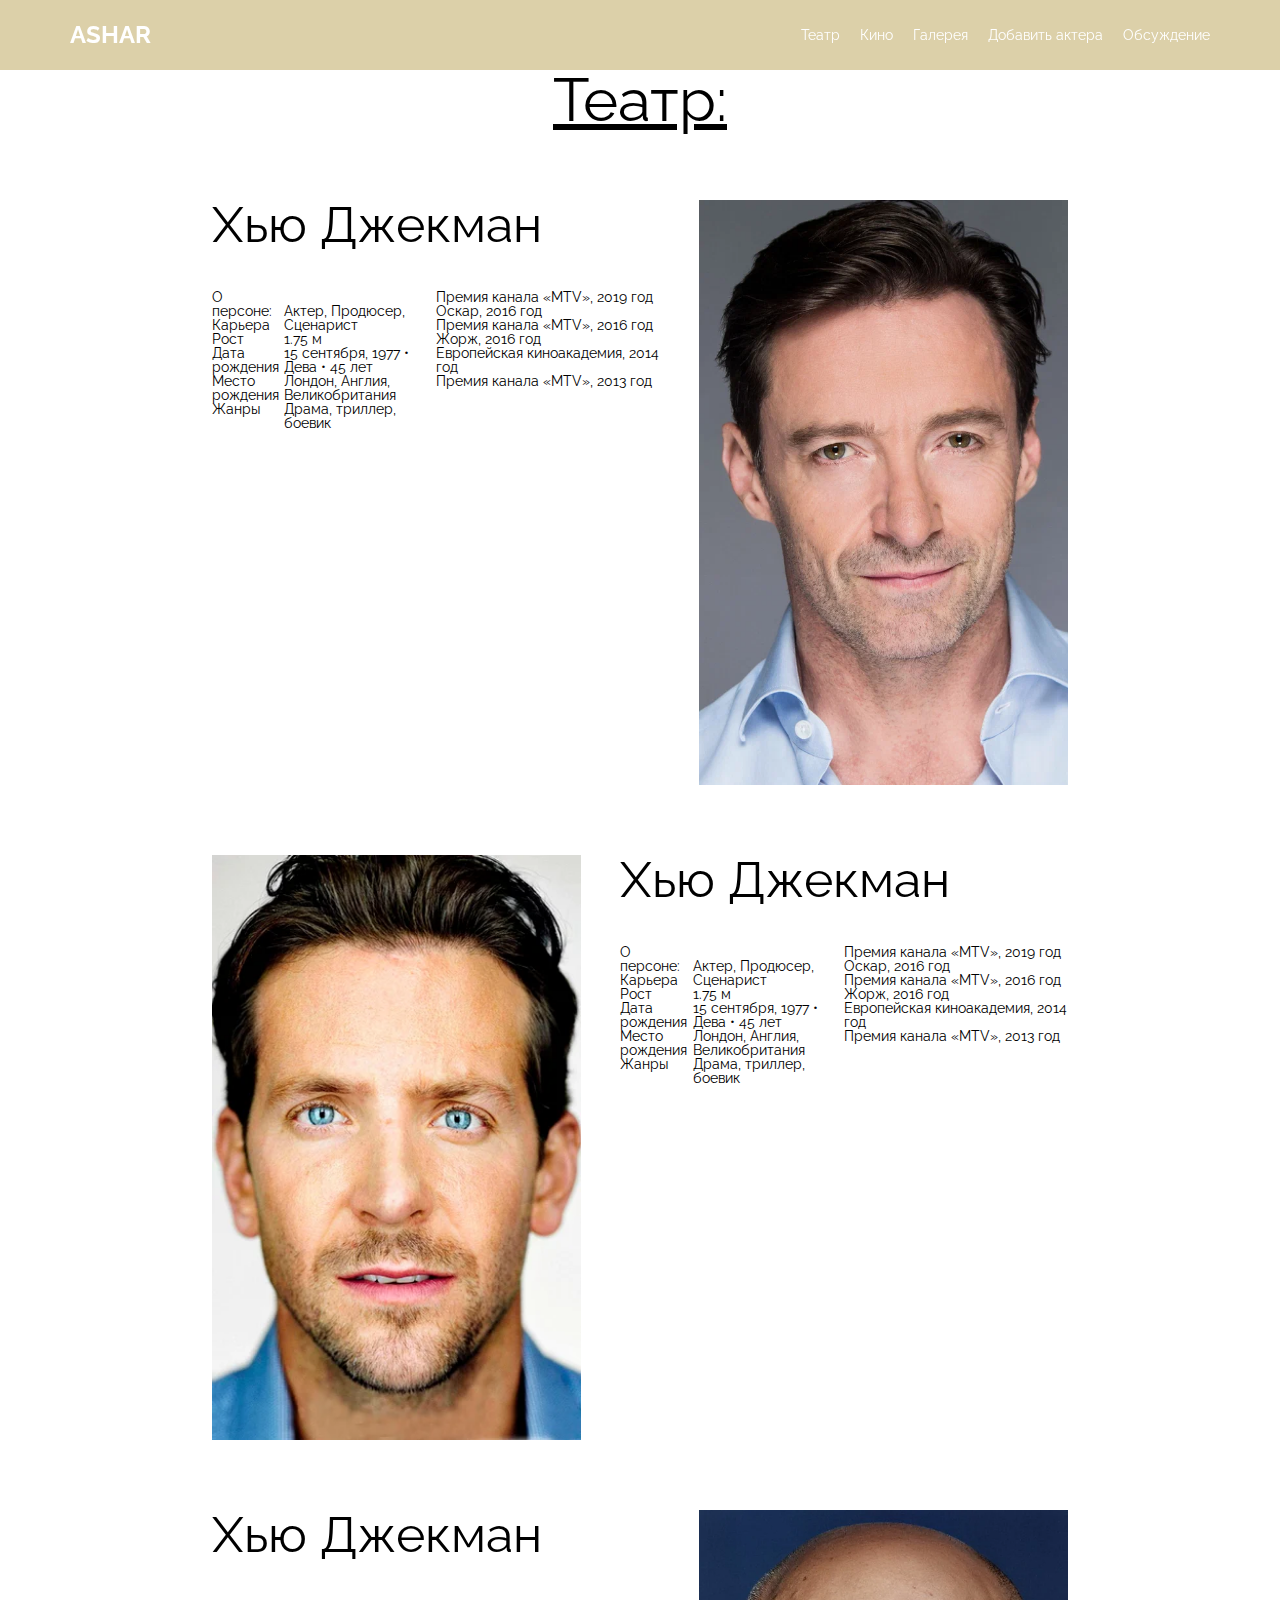
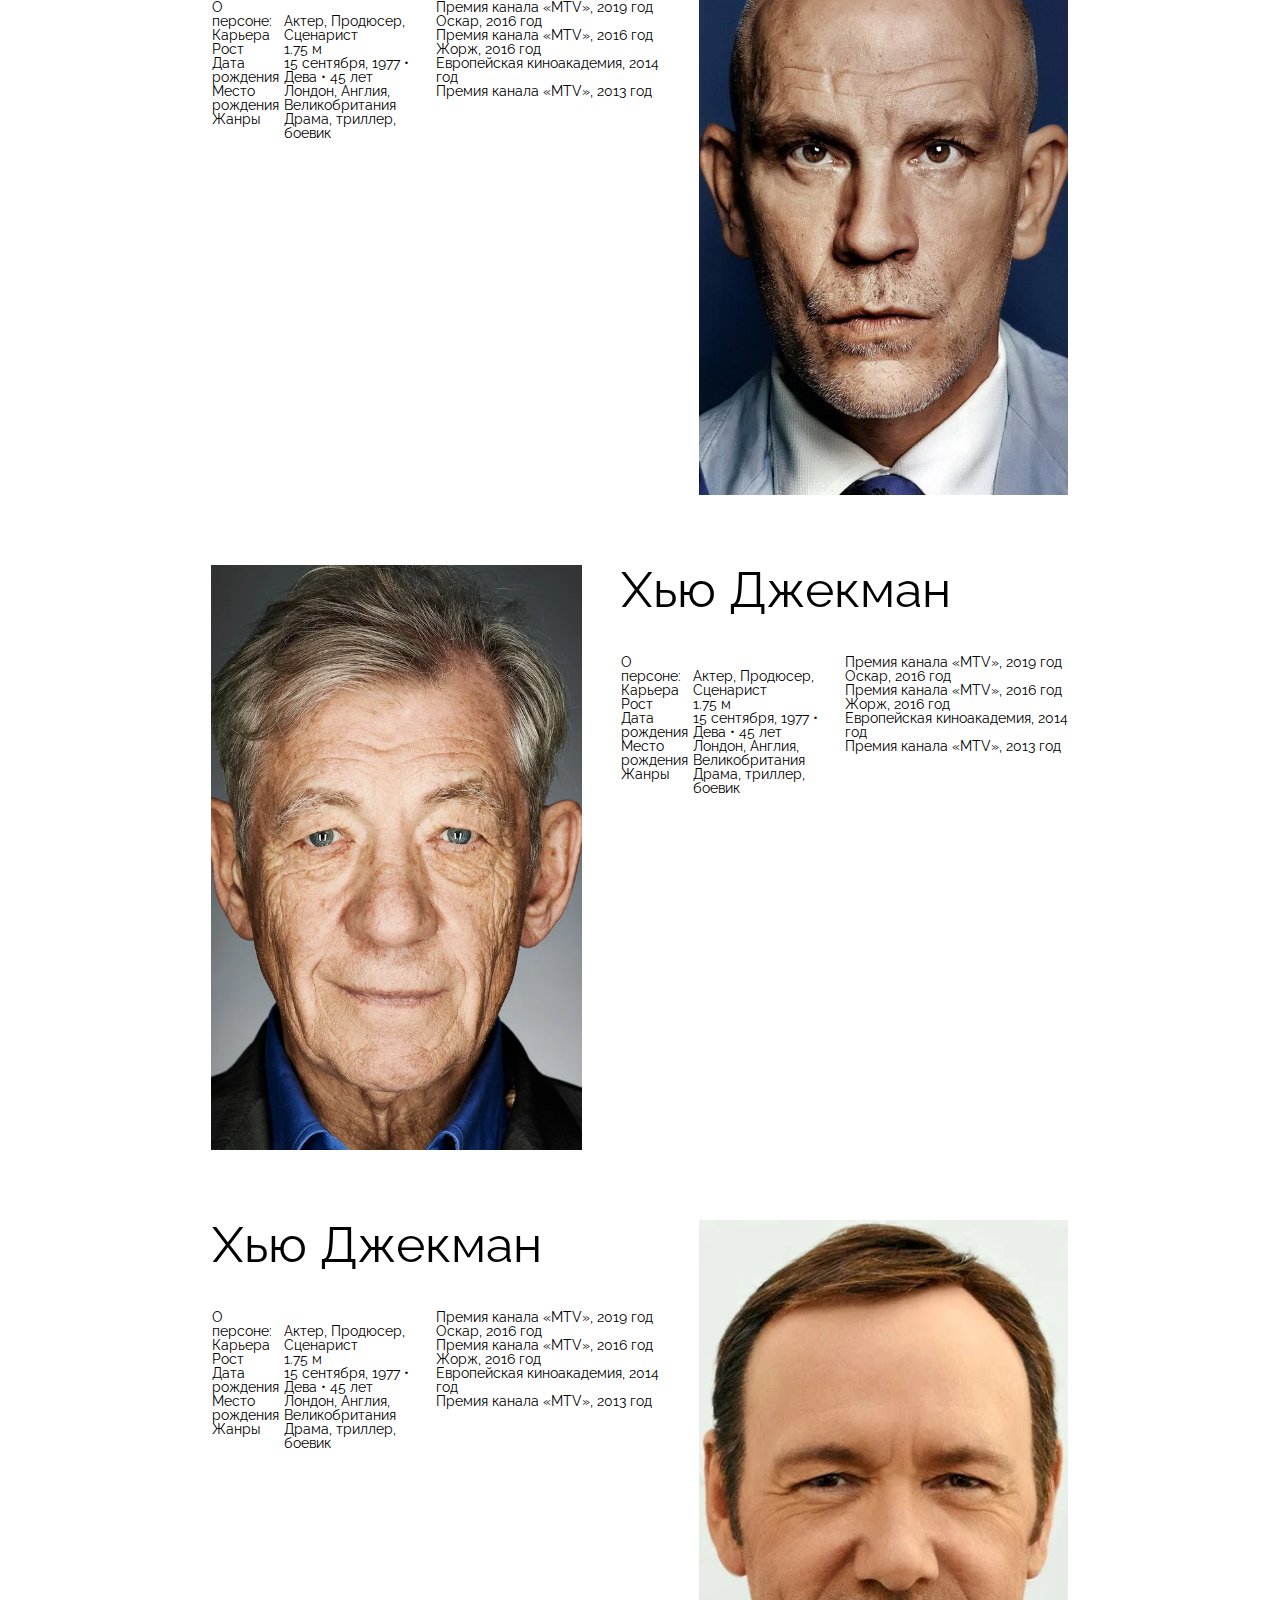
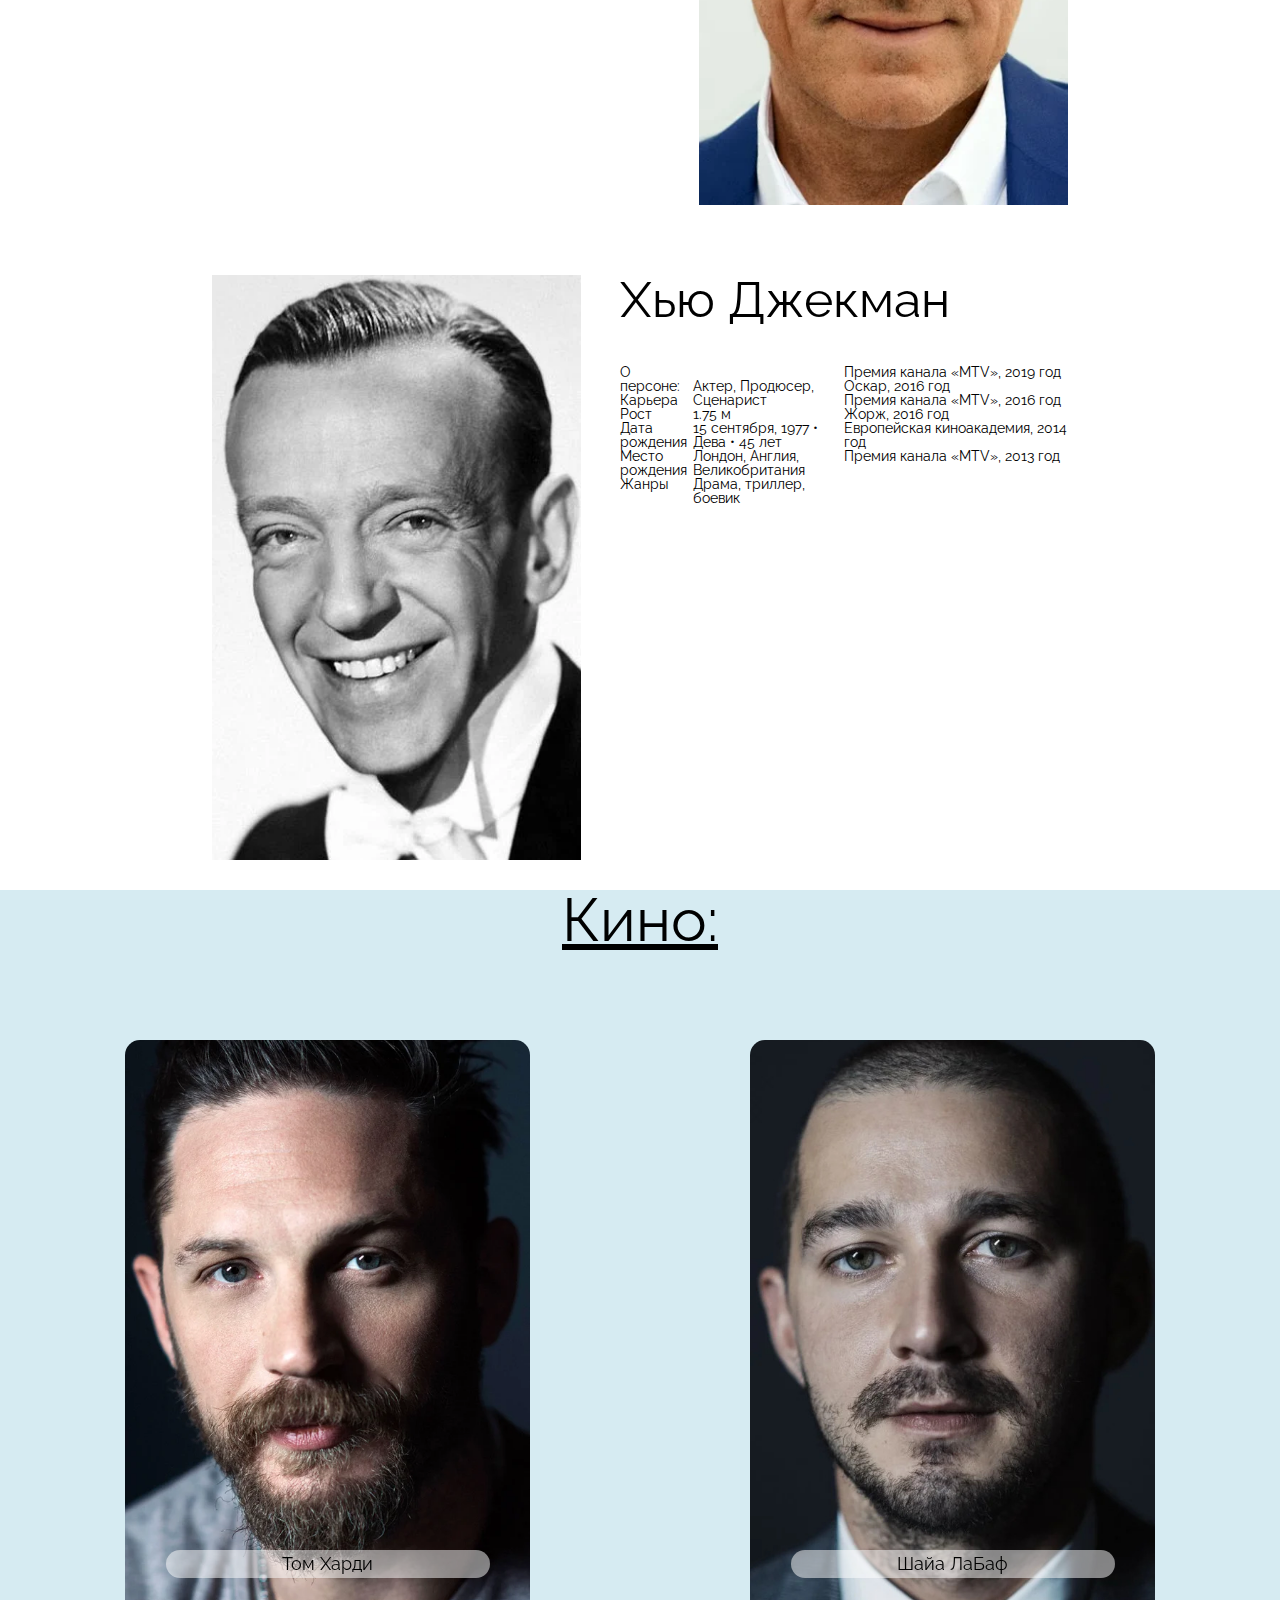
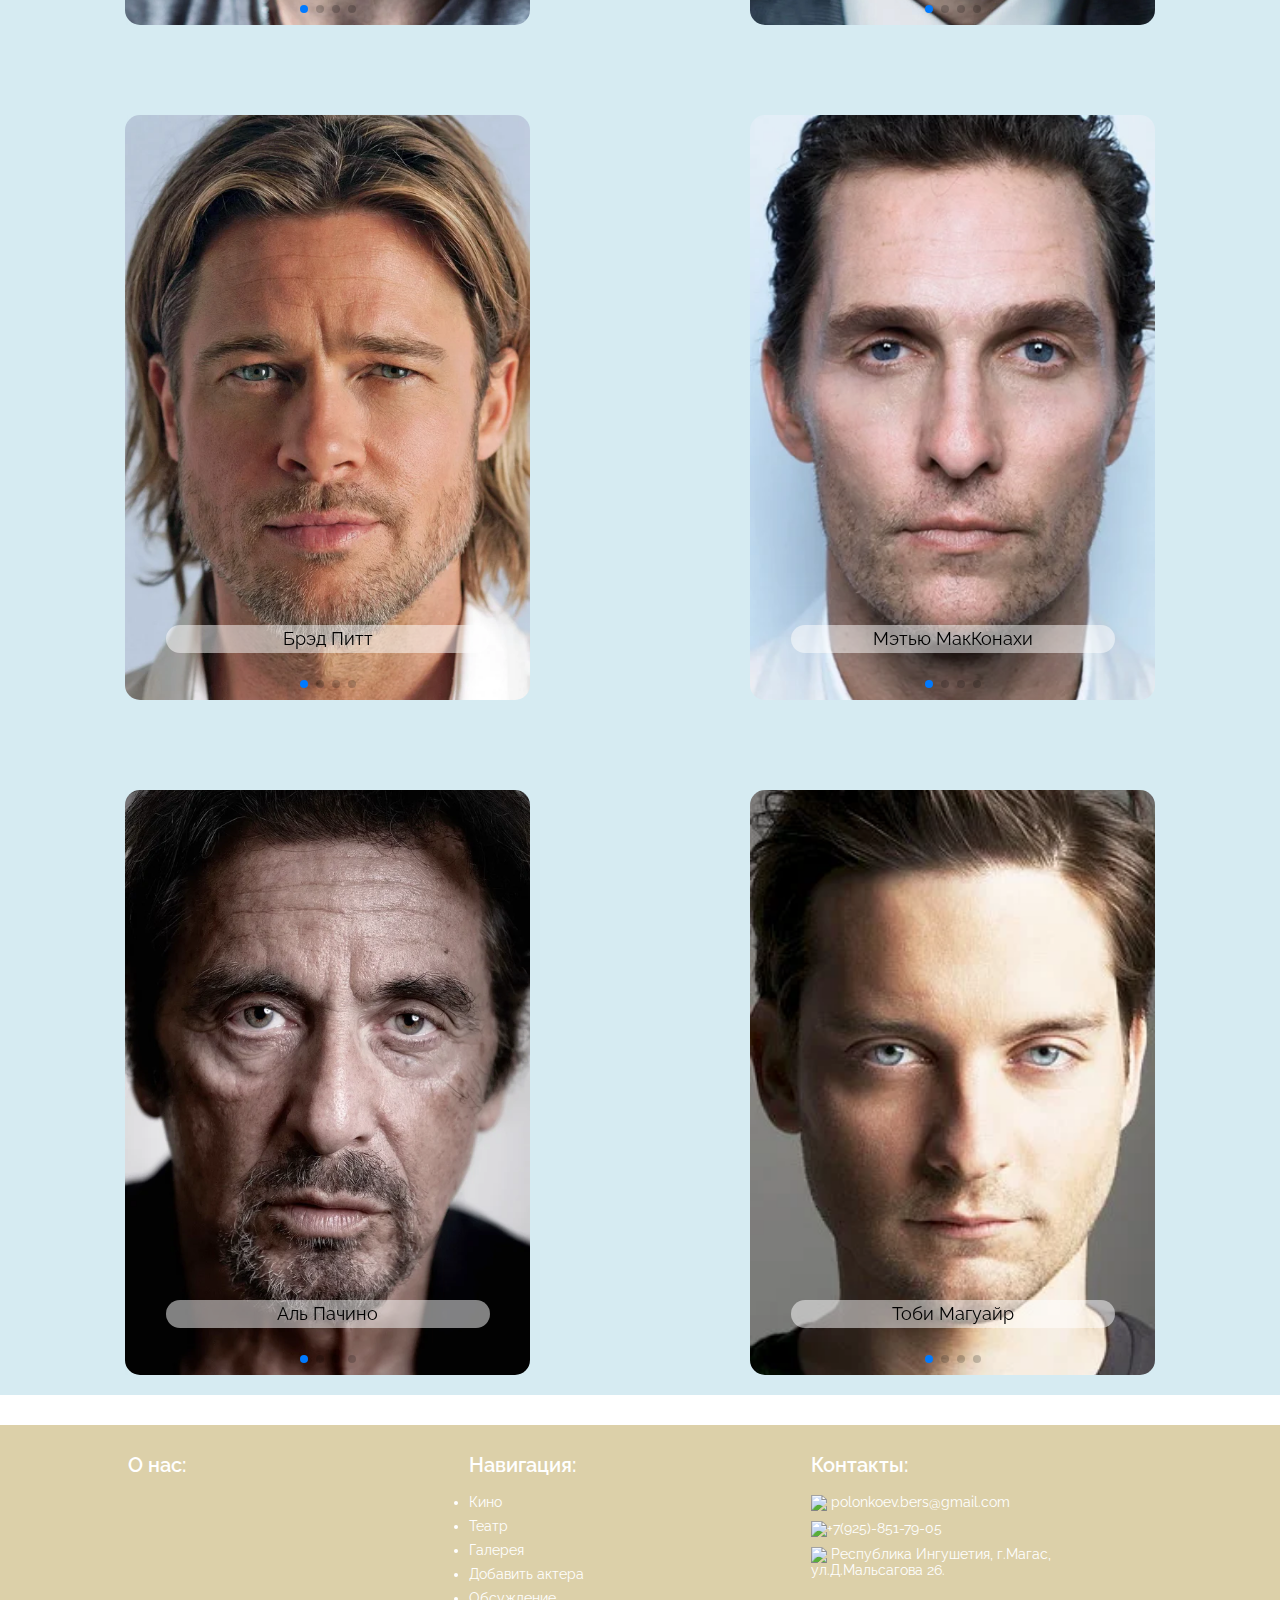
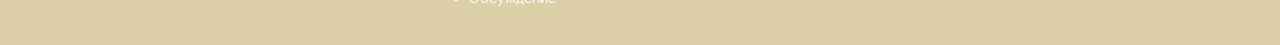
==== index.html @ 6f802b19 "Commit_3" ====
<!DOCTYPE html>
<html lang="en">

<head>
    <meta charset="UTF-8">
    <meta http-equiv="X-UA-Compatible" content="IE=edge">
    <meta name="viewport" content="width=device-width, initial-scale=1.0">
    <title>Movie</title>

    <link rel="stylesheet" href="css/reset1.css">
    <link rel="stylesheet" href="https://cdn.jsdelivr.net/npm/swiper@8/swiper-bundle.min.css" />
    <link rel="stylesheet" href="css/style1.css">




    <script src="https://cdn.jsdelivr.net/npm/swiper@8/swiper-bundle.min.js"></script>
</head>

<body>
    <header class="header">
        <div class="header__container">
            <a href="" class="header__logo">ashar</a>
            <div class="header__menu menu">
                <div class="menu__icon">
                    <span></span>
                </div>
            </div>
            <nav class="menu__body">
                <ul class="menu__list">
                    <li><a data-goto=".content__h1.theatre" href="index.html" class="menu__link">Театр</a></li>
                    <li><a data-goto=".content__h1.movies" href="index.html" class="menu__link">Кино</a></li>
                    <li><a data-goto=" " href="gallery.html" class="menu__link">Галерея</a></li>
                    <li><a data-goto=" " href="addActor.html" class="menu__link">Добавить актера</a></li>
                    <li><a data-goto=" " href="discussion.html" class="menu__link">Обсуждение</a></li>
                </ul>
            </nav>
        </div>
    </header>

    <div class="modals">
        <div class="modal-overlay">
            <div class="modal modal--1" data-target="form-popup">
                <div class="modal__content">
                    <div class="img__modal__wrap">
                        <img src="./sources/img/cinema/Том Харди.webp" height="100%" alt="">
                    </div>
                    <div class="modal__info">
                        <h1 class="modal__h1">Том Харди:</h1>
                        <div class="bio__wrapper">
                            <div class="bio">
                                <p class="pre">О персоне:<br>Карьера<br>
                                    Рост<br>
                                    Дата рождения<br>Место рождения<br>
                                    Жанры</p>
                                <p class="post"><br>
                                    Актер, Продюсер, Сценарист<br>
                                    1.75 м<br>
                                    15 сентября, 1977 • Дева • 45 лет<br>
                                    Лондон, Англия, Великобритания<br>
                                    Драма, триллер, боевик</p>

                            </div>
                            <div class="rewards">
                                <p>Награды:<br>
                                    Премия канала «MTV», 2019 год<br>
                                    Оскар, 2016 год<br>
                                    Премия канала «MTV», 2016 год<br>
                                    Жорж, 2016 год<br>
                                    Европейская киноакадемия, 2014 год<br>
                                    Премия канала «MTV», 2013 год<br>
                                </p>
                            </div>


                        </div>
                    </div>

                </div>

            </div>
            <div class="modal modal--2" data-target="me-popup">
                <div class="modal__content">
                    <div class="img__modal__wrap">
                        <img src="./sources/img/cinema/Шайа-ЛаБаф.jpeg" height="100%" alt="">
                    </div>
                    <div class="modal__info">
                        <h1 class="modal__h1">Шайа ЛаБаф:</h1>
                        <div class="bio__wrapper">
                            <div class="bio">
                                <p class="pre">О персоне:<br>Карьера<br>
                                    Рост<br>
                                    Дата рождения<br>Место рождения<br>
                                    Жанры</p>
                                <p class="post"><br>
                                    Актер, Продюсер, Сценарист<br>
                                    1.75 м<br>
                                    15 сентября, 1977 • Дева • 45 лет<br>
                                    Лондон, Англия, Великобритания<br>
                                    Драма, триллер, боевик</p>

                            </div>
                            <div class="rewards">
                                <p>Награды:<br>
                                    Премия канала «MTV», 2019 год<br>
                                    Оскар, 2016 год<br>
                                    Премия канала «MTV», 2016 год<br>
                                    Жорж, 2016 год<br>
                                    Европейская киноакадемия, 2014 год<br>
                                    Премия канала «MTV», 2013 год<br>
                                </p>
                            </div>


                        </div>
                    </div>
                </div>
            </div>
        </div>

    </div>
    </div>


    <main class="main">
        <div class="container">
            <div class="content">

                <!-- <div class="info__bar">
                    <h2>О сайте:</h2>
                    <p>На данном сайте вам доступна краткая <br> информация об актерах театра и кино, <br> а также
                        обсуждение их на специальном форуме.
                    </p>
                </div> -->
                <h1 class="content__h1 theatre">Театр:</h1>
                <div class="theatre__wrapper">
                    <div class="sorting">

                    </div>
                    <div class="actors">
                        <div class="actor">
                            <div class="img__wrapper">
                                <img src="sources/img/theatre/Хью Джекман.webp" alt="">
                            </div>

                            <div class="about__actor">
                                <h2 class="name__theatre">Хью Джекман</h2>
                                <div class="bio__theatre">
                                    <p class="pre__theatre">О персоне:<br>Карьера<br>
                                        Рост<br>
                                        Дата рождения<br>Место рождения<br>
                                        Жанры</p>
                                    <p class="post__theatre"><br>
                                        Актер, Продюсер, Сценарист<br>
                                        1.75 м<br>
                                        15 сентября, 1977 • Дева • 45 лет<br>
                                        Лондон, Англия, Великобритания<br>
                                        Драма, триллер, боевик</p>

                                </div>
                                <p class="rewards__theatre">
                                    Премия канала «MTV», 2019 год<br>
                                    Оскар, 2016 год<br>
                                    Премия канала «MTV», 2016 год<br>
                                    Жорж, 2016 год<br>
                                    Европейская киноакадемия, 2014 год<br>
                                    Премия канала «MTV», 2013 год<br>
                                </p>
                            </div>
                        </div>
                        <div class="actor">
                            <div class="img__wrapper">
                                <img src="sources/img/theatre/Брэдли Купер.webp" alt="">
                            </div>
                            <div class="about__actor">
                                <h2 class="name__theatre">Хью Джекман</h2>
                                <div class="bio__theatre">
                                    <p class="pre__theatre">О персоне:<br>Карьера<br>
                                        Рост<br>
                                        Дата рождения<br>Место рождения<br>
                                        Жанры</p>
                                    <p class="post__theatre"><br>
                                        Актер, Продюсер, Сценарист<br>
                                        1.75 м<br>
                                        15 сентября, 1977 • Дева • 45 лет<br>
                                        Лондон, Англия, Великобритания<br>
                                        Драма, триллер, боевик</p>

                                </div>
                                <p class="rewards__theatre">
                                    Премия канала «MTV», 2019 год<br>
                                    Оскар, 2016 год<br>
                                    Премия канала «MTV», 2016 год<br>
                                    Жорж, 2016 год<br>
                                    Европейская киноакадемия, 2014 год<br>
                                    Премия канала «MTV», 2013 год<br>
                                </p>
                            </div>
                        </div>
                        <div class="actor">
                            <div class="img__wrapper">
                                <img src="sources/img/theatre/Джон Малкович.webp" alt="">
                            </div>
                            <div class="about__actor">
                                <h2 class="name__theatre">Хью Джекман</h2>
                                <div class="bio__theatre">
                                    <p class="pre__theatre">О персоне:<br>Карьера<br>
                                        Рост<br>
                                        Дата рождения<br>Место рождения<br>
                                        Жанры</p>
                                    <p class="post__theatre"><br>
                                        Актер, Продюсер, Сценарист<br>
                                        1.75 м<br>
                                        15 сентября, 1977 • Дева • 45 лет<br>
                                        Лондон, Англия, Великобритания<br>
                                        Драма, триллер, боевик</p>

                                </div>
                                <p class="rewards__theatre">
                                    Премия канала «MTV», 2019 год<br>
                                    Оскар, 2016 год<br>
                                    Премия канала «MTV», 2016 год<br>
                                    Жорж, 2016 год<br>
                                    Европейская киноакадемия, 2014 год<br>
                                    Премия канала «MTV», 2013 год<br>
                                </p>
                            </div>
                        </div>
                        <div class="actor">
                            <div class="img__wrapper">
                                <img src="sources/img/theatre/Иэн Маккеллен.webp" alt="">
                            </div>
                            <div class="about__actor">
                                <h2 class="name__theatre">Хью Джекман</h2>
                                <div class="bio__theatre">
                                    <p class="pre__theatre">О персоне:<br>Карьера<br>
                                        Рост<br>
                                        Дата рождения<br>Место рождения<br>
                                        Жанры</p>
                                    <p class="post__theatre"><br>
                                        Актер, Продюсер, Сценарист<br>
                                        1.75 м<br>
                                        15 сентября, 1977 • Дева • 45 лет<br>
                                        Лондон, Англия, Великобритания<br>
                                        Драма, триллер, боевик</p>

                                </div>
                                <p class="rewards__theatre">
                                    Премия канала «MTV», 2019 год<br>
                                    Оскар, 2016 год<br>
                                    Премия канала «MTV», 2016 год<br>
                                    Жорж, 2016 год<br>
                                    Европейская киноакадемия, 2014 год<br>
                                    Премия канала «MTV», 2013 год<br>
                                </p>
                            </div>
                        </div>
                        <div class="actor">
                            <div class="img__wrapper">
                                <img src="sources/img/theatre/Кевин Спейси.webp" alt="">
                            </div>
                            <div class="about__actor">
                                <h2 class="name__theatre">Хью Джекман</h2>
                                <div class="bio__theatre">
                                    <p class="pre__theatre">О персоне:<br>Карьера<br>
                                        Рост<br>
                                        Дата рождения<br>Место рождения<br>
                                        Жанры</p>
                                    <p class="post__theatre"><br>
                                        Актер, Продюсер, Сценарист<br>
                                        1.75 м<br>
                                        15 сентября, 1977 • Дева • 45 лет<br>
                                        Лондон, Англия, Великобритания<br>
                                        Драма, триллер, боевик</p>

                                </div>
                                <p class="rewards__theatre">
                                    Премия канала «MTV», 2019 год<br>
                                    Оскар, 2016 год<br>
                                    Премия канала «MTV», 2016 год<br>
                                    Жорж, 2016 год<br>
                                    Европейская киноакадемия, 2014 год<br>
                                    Премия канала «MTV», 2013 год<br>
                                </p>
                            </div>
                        </div>
                        <div class="actor">
                            <div class="img__wrapper">
                                <img src="sources/img/theatre/Фред Астер.webp" alt="">
                            </div>
                            <div class="about__actor">
                                <h2 class="name__theatre">Хью Джекман</h2>
                                <div class="bio__theatre">
                                    <p class="pre__theatre">О персоне:<br>Карьера<br>
                                        Рост<br>
                                        Дата рождения<br>Место рождения<br>
                                        Жанры</p>
                                    <p class="post__theatre"><br>
                                        Актер, Продюсер, Сценарист<br>
                                        1.75 м<br>
                                        15 сентября, 1977 • Дева • 45 лет<br>
                                        Лондон, Англия, Великобритания<br>
                                        Драма, триллер, боевик</p>

                                </div>
                                <p class="rewards__theatre">
                                    Премия канала «MTV», 2019 год<br>
                                    Оскар, 2016 год<br>
                                    Премия канала «MTV», 2016 год<br>
                                    Жорж, 2016 год<br>
                                    Европейская киноакадемия, 2014 год<br>
                                    Премия канала «MTV», 2013 год<br>
                                </p>
                            </div>
                        </div>
                    </div>

                </div>
                <h1 class="content__h1 movies">Кино:</h1>
                <div class="swiper_wrapper">
                    <div class="swipe_main">
                        <div class="swiper mySwiper_1">
                            <div class="swiper-wrapper">
                                <div class="swiper-slide">
                                    <img src="./sources/img/cinema/Том Харди.webp">
                                    <p class="description">Том Харди</p>
                                </div>
                                <div class="swiper-slide">
                                    <img src="./sources/img/cinema/Том Харди Острые Козырьки.jpg">
                                    <p class="description">Альфи Соломонс <br> Сериал "Острые козырьки"</p>
                                </div>
                                <div class="swiper-slide">
                                    <img src="./sources/img/cinema/Том Харди Чарльз Бронсон.png">
                                    <p class="description">Чарльз Бронсон <br> Фильм "Бронсон"</p>
                                </div>
                                <div class="swiper-slide">
                                    <img class="to_blur" src="./sources/img/cinema/Том Харди.webp">
                                    <p class="description description__top">Э́двард То́мас «Том» Ха́рди — английский
                                        актёр, продюсер и сценарист. Обладатель премии BAFTA и номинант на премию
                                        «Оскар». Прославился благодаря фильму «Стюарт: Прошлая жизнь», где он сыграл
                                        роль наркомана и бездомного Стюарта Шортера, принёсшую ему номинацию на премию
                                        BAFTA. Также известен по своим главным и второстепенным ролям в фильмах, таких
                                        как «Бронсон», «Рок-н-рольщик», «Начало», «Воин», «Легенда», «Общак», «Самый
                                        пьяный округ в мире», «Тёмный рыцарь: Возрождение легенды», «Лок», «Безумный
                                        Макс: Дорога ярости», «Выживший», «Дюнкерк» и «Веном». Командор ордена
                                        Британской империи (CBE, 2018).</p>
                                    <button class="btn description description__more"
                                        data-path="form-popup">Подробнее</button>
                                </div>
                            </div>
                            <div class="swiper-pagination"></div>

                            <div class="swiper-button-next button"></div>
                            <div class="swiper-button-prev button"></div>
                        </div>

                    </div>
                    <div class="swipe_main">
                        <div class="swiper mySwiper_2">
                            <div class="swiper-wrapper">
                                <div class="swiper-slide">
                                    <img src="./sources/img/cinema/Шайа-ЛаБаф.jpeg">
                                    <p class="description">Шайа ЛаБаф</p>
                                </div>
                                <div class="swiper-slide">
                                    <img src="./sources/img/cinema/Шайа ЛаБаф Трансформеры.jpg">
                                    <p class="description">Сэм Уитуики из к.ф. "Трансформеры"</p>
                                </div>
                                <div class="swiper-slide">
                                    <img src="./sources/img/cinema/Шайя ЛаБаф Ярость.jpg">
                                    <p class="description">Бойд "Святоша" из к.ф. "Ярость"</p>
                                </div>

                                <div class="swiper-slide">
                                    <img class="to_blur" src="./sources/img/cinema/Шайа-ЛаБаф.jpeg">
                                    <p class="description description__top">Родился 11 июня 1986 года в Лос-Анджелесе во
                                        франко-еврейской семье[3]. Его родители — цирковой клоун Джеффри Крейг Лабаф (по
                                        происхождению франко-каджун) и выступавшая в ночном клубе танцовщица (в
                                        дальнейшем — художница и дизайнер[4]) Шейна Лабаф, урождённая Саид, еврейского
                                        происхождения. В доме Лабаф царила творческая и безалаберная атмосфера, сам Шайа
                                        называет своих родителей в тот период «хиппи». Отец Лабафа, ветеран войны во
                                        Вьетнаме, сменивший в дальнейшем не одну работу[5][6][7][8], был алкоголиком,
                                        употреблявшим также и наркотики (вплоть до героина).</p>
                                    <button class="btn description description__more"
                                        data-path="me-popup">Подробнее</button>
                                </div>
                            </div>
                            <div class="swiper-pagination"></div>

                            <div class="swiper-button-next button"></div>
                            <div class="swiper-button-prev button"></div>
                        </div>
                    </div>

                    <div class="swipe_main">
                        <div class="swiper mySwiper_3">
                            <div class="swiper-wrapper">
                                <div class="swiper-slide">
                                    <img src="./sources/img/cinema/Брэд Питт.webp">
                                    <p class="description">Брэд Питт</p>
                                </div>
                                <div class="swiper-slide">
                                    <img src="./sources/img/cinema/Брэд Питт Бойцовский Клуб.png">
                                    <p class="description">Тайлер Дёрден из к.ф. "Бойцовский клуб"</p>
                                </div>
                                <div class="swiper-slide">
                                    <img src="./sources/img/cinema/Брэд Питт Большой Куш.jpg">
                                    <p class="description">Микки-цыган из к.ф. "Большой куш"</p>
                                </div>
                                <div class="swiper-slide">
                                    <img class="to_blur" src="./sources/img/cinema/Брэд Питт.webp">
                                    <p class="description description__top">Полное имя — Уильям Брэдли Питт (William
                                        Bradley Pitt).
                                        Родился в очень религиозной семье. Отец был менеджером, мать — учительницей.
                                        После окончания школы учился на журналиста.
                                        Прежде чем к нему пришел актерский успех, Питт работал водителем, перевозчиком
                                        мебели и даже зазывалой в сети ресторанов «El Pollo Loco».
                                        У Брэда есть брат (Даг Питт) и сестра (Джулия Питт).
                                        Вырос в Спрингфилде (штат Миссури), куда семья переехала вскоре после его
                                        рождения.
                                        В 1996 году был помолвлен с актрисой Гвинет Пэлтроу.
                                        В средней школе имел прозвище Брэд «Питт-буль»
                                        У Брэда Питта шесть детей от брака с Анджелиной Джоли: Мэддокс Чиван (05.08.01)
                                    </p>
                                    <p class="description description__more">Подробнее</p>
                                </div>
                            </div>
                            <div class="swiper-pagination"></div>

                            <div class="swiper-button-next button"></div>
                            <div class="swiper-button-prev button"></div>
                        </div>
                    </div>

                    <div class="swipe_main">
                        <div class="swiper mySwiper_4">
                            <div class="swiper-wrapper">
                                <div class="swiper-slide">
                                    <img src="./sources/img/cinema/Мэтью МакКонахи.webp">
                                    <p class="description">Мэтью МакКонахи</p>
                                </div>
                                <div class="swiper-slide">
                                    <img src="./sources/img/cinema/Мэтью МакКонахи Джентльмены.jpg">
                                    <p class="description">Том Хэнкс</p>
                                </div>
                                <div class="swiper-slide">
                                    <img src="./sources/img/cinema/Мэтью МакКонахи Линкольн для адвоката.jpg">
                                    <p class="description">Шайа ЛаБаф</p>
                                </div>
                                <div class="swiper-slide">
                                    <img class="to_blur" src="./sources/img/cinema/Мэтью МакКонахи.webp">
                                    <p class="description description__top">Lorem ipsum, dolor sit amet consectetur
                                        adipisicing elit. Quasi vitae rem sint, corrupti corporis laboriosam explicabo
                                        autem suscipit quaerat, perferendis esse delectus maiores aperiam cupiditate
                                        quam minus veritatis aliquid quod enim magni, dolores voluptatem ducimus. Ipsam
                                        repudiandae esse obcaecati. Atque dolore quidem adipisci sapiente exercitationem
                                        sunt voluptates praesentium quod ex!</p>
                                    <p class="description description__more">Подробнее</p>
                                </div>
                            </div>
                            <div class="swiper-pagination"></div>

                            <div class="swiper-button-next button"></div>
                            <div class="swiper-button-prev button"></div>
                        </div>
                    </div>

                    <div class="swipe_main">
                        <div class="swiper mySwiper_5">
                            <div class="swiper-wrapper">
                                <div class="swiper-slide">
                                    <img src="./sources/img/cinema/Аль Пачино.webp">
                                    <p class="description">Аль Пачино</p>
                                </div>
                                <div class="swiper-slide">
                                    <img src="./sources/img/cinema/Аль Пачино Лицо со шрамомjpg.jpg">
                                    <p class="description">Том Хэнкс</p>
                                </div>
                                <div class="swiper-slide">
                                    <img src="./sources/img/cinema/Аль Пачино Крестный Отец.jpeg">
                                    <p class="description">Шайа ЛаБаф</p>
                                </div>
                                <div class="swiper-slide">
                                    <img class="to_blur" src="./sources/img/cinema/Аль Пачино.webp">
                                    <p class="description description__top">Lorem ipsum, dolor sit amet consectetur
                                        adipisicing elit. Quasi vitae rem sint, corrupti corporis laboriosam explicabo
                                        autem suscipit quaerat, perferendis esse delectus maiores aperiam cupiditate
                                        quam minus veritatis aliquid quod enim magni, dolores voluptatem ducimus. Ipsam
                                        repudiandae esse obcaecati. Atque dolore quidem adipisci sapiente exercitationem
                                        sunt voluptates praesentium quod ex!</p>
                                    <p class="description description__more">Подробнее</p>
                                </div>
                            </div>
                            <div class="swiper-pagination"></div>

                            <div class="swiper-button-next button"></div>
                            <div class="swiper-button-prev button"></div>
                        </div>
                    </div>

                    <div class="swipe_main">
                        <div class="swiper mySwiper_6">
                            <div class="swiper-wrapper">
                                <div class="swiper-slide">
                                    <img src="./sources/img/cinema/Тоби Магуайр.webp">
                                    <p class="description">Тоби Магуайр</p>
                                </div>
                                <div class="swiper-slide">
                                    <img src="./sources/img/cinema/Тоби Магуайр Человек Паук.jpg">
                                    <p class="description">Том Хэнкс</p>
                                </div>
                                <div class="swiper-slide">
                                    <img src="./sources/img/cinema/Тоби Магуайр Братья.jpg">
                                    <p class="description">Шайа ЛаБаф</p>
                                </div>
                                <div class="swiper-slide">
                                    <img class="to_blur" src="./sources/img/cinema/Тоби Магуайр.webp">
                                    <p class="description description__top">Lorem ipsum, dolor sit amet consectetur
                                        adipisicing elit. Quasi vitae rem sint, corrupti corporis laboriosam explicabo
                                        autem suscipit quaerat, perferendis esse delectus maiores aperiam cupiditate
                                        quam minus veritatis aliquid quod enim magni, dolores voluptatem ducimus. Ipsam
                                        repudiandae esse obcaecati. Atque dolore quidem adipisci sapiente exercitationem
                                        sunt voluptates praesentium quod ex!</p>
                                    <p class="description description__more">Подробнее</p>
                                </div>
                            </div>
                            <div class="swiper-pagination"></div>

                            <div class="swiper-button-next button"></div>
                            <div class="swiper-button-prev button"></div>
                        </div>
                    </div>
                </div>
                



            </div>
        </div>
    </main>

    <footer class="footer">
        <div class="container">
            <div class="about__us">
                <h2>О нас:</h2>
                <p></p>

            </div>
            <div class="navbar">
                <h2>Навигация:</h2>
                <li><a data-goto=".mySwiper_6" href="#" class="menu__link">Кино</a></li>
                <li><a data-goto=" " href="#" class="menu__link">Театр</a></li>
                <li><a data-goto=" " href="#" class="menu__link">Галерея</a></li>
                <li><a data-goto=" " href="#" class="menu__link">Добавить актера</a></li>
                <li><a data-goto=" " href="#" class="menu__link">Обсуждение</a></li>
            </div>
            <div class="contacts">
                <h2>Контакты:</h2>
                <div class="soc__networks">
                    <div class="item">
                        <a href="mailto:polonkoev.bers@gmail.com">
                            <img src="sources/logo/mail.jpeg" height="12"> polonkoev.bers@gmail.com
                        </a>
                    </div>
                    <div class="item">
                        <a href="tel: +79258517903">
                            <img src="sources/logo/tel.png" height="12">+7(925)-851-79-05
                        </a>
                    </div>
                    <div class="item">
                        <a
                            href="https://yandex.ru/maps/213/moscow/house/ulitsa_baryshikha_12/Z04YdQFgSkQEQFtvfXR1cXxrZw==/?ll=37.360313%2C55.840083&z=15">
                            <img src="sources/logo/geo.png" height="12"> Республика Ингушетия, г.Магас, ул.Д.Мальсагова
                            26.
                        </a>
                    </div>
                    <div class="item"></div>
                    <div class="item"></div>
                </div>
                <div class="adress"></div>

            </div>
        </div>
    </footer>

</body>
<script src="js/script.js"></script>
<script src="js/slider.js"></script>
<script src="js/modals.js"></script>


</html>
---- css/reset1.css ----
/*Обнуление*/
*{
	padding: 0;
	margin: 0;
	border: 0;
}
*,*:before,*:after{
	-moz-box-sizing: border-box;
	-webkit-box-sizing: border-box;
	box-sizing: border-box;
}
:focus,:active{outline: none;}
a:focus,a:active{outline: none;}

nav,footer,header,aside{display: block;}

html,body{
	height: 100%;
	width: 100%;
	font-size: 100%;
	line-height: 1;
	font-size: 14px;
	-ms-text-size-adjust: 100%;
	-moz-text-size-adjust: 100%;
	-webkit-text-size-adjust: 100%;
}
input,button,textarea{font-family:inherit;}

input::-ms-clear{display: none;}
button{cursor: pointer;}
button::-moz-focus-inner {padding:0;border:0;}
a, a:visited{text-decoration: none;}
a:hover{text-decoration: none;}
ul li{list-style: none;}
img{vertical-align: top;}

h1,h2,h3,h4,h5,h6{font-size:inherit;font-weight: 400;}
/*--------------------*/

.bigred{
	font-size: 20px;
	color: red;
}
---- css/style1.css ----
@import url('https://fonts.googleapis.com/css2?family=Raleway:ital,wght@1,500&display=swap');

body{
    font-family: 'Raleway', sans-serif;
    color: black;
}

body._lock{
    overflow: hidden;
}


header{
    position: fixed;
    top: 0;
    left: 0;
    width: 100%;
    z-index: 10;
    min-height: 70px;
    max-height: 3vh;
    background-color: rgba(181, 156, 75, 0.477);
    margin-bottom: 70px;
}

.header__container{
    max-width: 1200px;
    margin: 0px auto;
    display: flex;
    padding: 0px 30px;
    align-items: center;
    justify-content: space-between;
    min-height: 70px;    
}

.header__logo{
    text-transform: uppercase;
    font-weight: bold;
    font-size: 24px;
    color: #fff;
}

.footer{
    flex: 0 0 auto;
    width: 100%;
    background-color: rgba(181, 156, 75, 0.477);
    padding: 30px 0;
    margin-top: 30px;
}

.footer a{
    color: #fff;
}

.footer .container{
    width: 80%;
    display: grid;
    grid-template-columns: 1fr 1fr 1fr;
    
    color: #fff;
}

.footer h2{
    font-size: 20px;
    margin-bottom: 20px;
    font-weight: 600;
}
.footer li,
.footer .item{
    margin-bottom: 10px;
}
.menu__list > li{
    position: relative;
    margin: 0px 0px 0px 20px;
}

.menu__list > li:hover{
    text-decoration: underline;
}

.menu__link{
    color: white;
    font-style: 18px;
}

.menu__icon{
    display: none;
}

@media (min-width: 767px){
    .menu__list{
        display: flex;
        align-items: center;
    }
    .menu_list > li{
        padding: 10px 0;
    }
}


@media (max-width: 767px){
    .header__logo{
        z-index: 5;
    }
    .menu__icon{
        z-index: 5;
        display: block;
        position: relative;
        width: 30px;
        height: 18px;
        cursor: pointer;
    }

    .menu__icon span,
    .menu__icon::before,
    .menu__icon::after{
        left: 0;
        position: absolute;
        height: 10%;
        width: 100%;
        transition: all .3s ease 0s;
        background-color: #fff;

    }

    .menu__icon::before,
    .menu__icon::after{
        content: "";
    }

    .menu__icon::before{
        top: 0;
    }

    .menu__icon::after{
        bottom: 0;
    }

    .menu__icon span{
        top: 50%;
        transform: scale(1) translate(0px, -50%);
    }

    .menu__icon._active span{
        transform: scale(0) translate(0px, -50%);
    }

    .menu__icon._active::before{
        top: 50%;
        transform: rotate(-45deg) translate(0px, -50%);
    }

    .menu__icon._active::after{
        bottom: 50%;
        transform: rotate(45deg) translate(0px, 50%);
    }

    .menu__body{
        position: fixed;
        top: 0;
        left: -100%;
        width: 100%;
        height: 100%;
        background-color: rgba(0,0,0,0.9);
        padding: 100px 30px 30px 30px;

        transition: left .3s ease 0s;
        overflow: auto;
    }


    .menu__body._active{
        left: 0;
    }

    .menu__body::before{
        content:"";
        position: fixed;
        width: 100%;
        top: 0;
        left: 0;
        height: 70px;
        background-color: rgba(181, 156, 75, 0.477);
        z-index: 5;
    }

    .menu__list > li{
        margin: 0px 0px 30px 0px;
    }

    .menu_list > li:last-child{
        margin-bottom: 0;
    }

    .menu__link{
        font-size: 24px;
    } 



    .actor{
        display: flex;
        flex-direction: column;
        flex-wrap: wrap;
    }

    .about__actor{
        width: 100%;
    }
    .about__all{
        width: 100%;
        display: flex;
        justify-content: space-around;
    }

    .info__bar{
        min-height: 200px;
        background-image: url(../sources/img/backImg-Copy.jpg);
        background-size: 100% auto;
    }



    .footer .container{
        grid-template-columns: 1fr;
    }
}
















.container {
    width: 100%;
    max-width: 1985px;
    margin: 0 auto;
    height: 100%;
    
}


.main{
    margin-top: 70px;
    width: 100%;
    /* padding: 0 5vh; */
}

.content__h1{
    font-size: 60px;
    text-align: center;
    margin-top: 30px;
    text-decoration: underline;
}


.info__bar{
    min-height: 450px;
    max-height: 500px;
    margin-top: 100px;
    /* background-color: aqua; */
    /* opacity: 0.5; */

    background-image: url("../sources/img/backImg.jpg");
    background-size:100% auto ;
    background-repeat: no-repeat;
    text-align: right;
    font-size: 25px;
    line-height: 2;
    font-weight: bold;
    color: #fff;
    overflow: hidden;
}

.info__bar > p{
    font-size: 25px;
}

.info__bar > h2{
    font-size: 30px;
}





.swiper{
    z-index: 2;
    width: 45vh;
    height: 100%;
    margin: 0 50px;

}

.swiper_locked{
    z-index: -20;
}

.swiper-slide{
    text-align: center;
    font-size: 18px;
    /* background-color: aliceblue; */
    display: flex;
    justify-content: center;
    align-items: center;
    
    border: hidden;
    border-radius: 15px;
    
}
.swiper-slide img{
    height: 65vh;
    width: 100%;
    border: hidden;
    border-radius: 15px;
    object-fit: cover;
}
  
.swiper-slide .description{
    padding: 5px;
    border: hidden;
    width: 80%;
    border-radius: 15px;
    background-color: rgba(255,255,255,0.5);
    position: absolute;
    
    bottom: 8%;
}

.swiper-slide .description__top{
    margin-bottom: 10%;
    
}

.swiper-slide .description__more{
    text-decoration: underline;
}

.swiper-slide .to_blur{
    filter: blur(15px);
}
  
.swiper-button-next, .swiper-rtl .swiper-button-prev{
    right: -20px !important;
    width: 50%;
    margin-top: 40%;
    /* left: auto; */
  
}
.swiper-button-prev, .swiper-rtl .swiper-button-next{
    left: -20px !important;
    width: 50%;
    margin-top: 40%;
    /* right: auto; */
}
  
.swipe_main{
    margin-top: 10vh;
}
  
.button{
    opacity: 0;
}
  
.content .swiper_wrapper{
    display: flex;
    width: 100%;
    justify-content: space-around;
    flex-wrap: wrap;
    padding: 0 15px;
    padding-bottom: 20px;
}

.content__h1.movies, .swiper_wrapper{
    background-color: rgba(173, 216, 230,0.5);
}
  
@media (max-width: 600px) {
    .button{
        opacity: 0;
    }
}

.theatre__wrapper{
    display: grid;
}

.theatre__wrapper .img__wrapper{
    height: 65vh;
}

.theatre__wrapper img{
    height: 100%;
}

.theatre__wrapper .actor{
    margin-top: 70px;
    width: 70%;
    display: flex;
    justify-content: space-around;
}

.actor:nth-child(odd){
    flex-direction: row-reverse;
}

.actors{
    display: flex;
    flex-direction: column;
    align-items:center;
}

.actor{
    display: flex;
    grid-template-columns: space-around;
}

.about__actor{
    width: 50%;   
    display: grid;
    grid-template-columns: 1fr 1fr;
    grid-template-rows: 90px auto;
}

.about__actor .name__theatre{
    grid-column: 1/3;
    grid-row: 1;
}

.about__actor .bio__theatre{
    grid-column: 1/1;
    grid-row: 2;
}

.about__actor .rewards__theatre{

    grid-column: 2/2;
    grid-row: 2;
    width: 100%;
}


.about__actor h2{
    font-size: 50px;
    margin-bottom: 20px;
}

.about__actor h3{
    font-size: 30px;
    margin-bottom: 20px;
}

.bio__theatre{
    display: flex;
    flex-direction: row;
    margin-right: 10px;
}

.about__all{
    display: flex;
    justify-content: start;
    text-align: center;
    margin-bottom: 10px;
}


.about__all > div{
    
    margin-right: 20%;
}

.about__right{
    text-align: left;
}



/* Модалные окна */

.btn {
	border: none;
	cursor: pointer;
	background-color: #000;
    font-size: 18px;
	/* color: #fff; */
	/* padding: 10px; */
}

.modal-overlay {
	position: fixed;
	left: 0;
	top: 0;
	right: 0;
	bottom: 0;
	background-color: rgba(0, 0, 0, 0.7);
	display: flex;
	align-items: center;
	justify-content: center;
	height: 100vh;
	width: 100%;
	opacity: 0;
	visibility: hidden;
	transition: all 0.3s ease-in-out;
}

.modal {
	/* background-color: #fff; */
	width: 80%;
	height: 80%;
	display: flex;
	align-items: center;
	justify-content: center;
	display: none;
    




}

.modal__content{
    background-color: #fff;
    width: 100%;
    height: 100%;
    border: none;
    border-radius: 15px;

    display: flex;
}

.img__modal__wrap{
    height: 100%;
    width: 33%;
}

.img__modal__wrap img{
    height: 100%;   
    width: 100%; 
    border: none;
    border-top-left-radius: 15px;
    border-bottom-left-radius: 15px;
}

.modal-overlay--visible {
	opacity: 1;
	visibility: visible;
	transition: all 0.3s ease-in-out;
}

.modal--visible {
	display: block;
}

.modal__info{
    height: 100%;
    width: 67%;
    
}

.modal__h1{
    text-align: center;
    font-size: 50px;
    margin-bottom: 30px;
    margin-top: 30px;
}

.bio__wrapper{
    display: flex;
    height: 70%;

}

.bio{
    height: 100%;
    width: 60%;
    display: flex;
    justify-content: space-around;
    margin: 15px;
    
    border-right: solid #000;
}

.bio__wrapper p{
    line-height: 2.5;
    font-size: 17px;
    
}

.bio__wrapper p::first-line{
    font-size: 30px;
}

.pre, .post{
    margin-top: 15px;
}

.rewards{
    height: 100%;
    width: 40%;
    /* background-color: gray; */

    margin-top: 30px;
    padding-right: 40px;
}
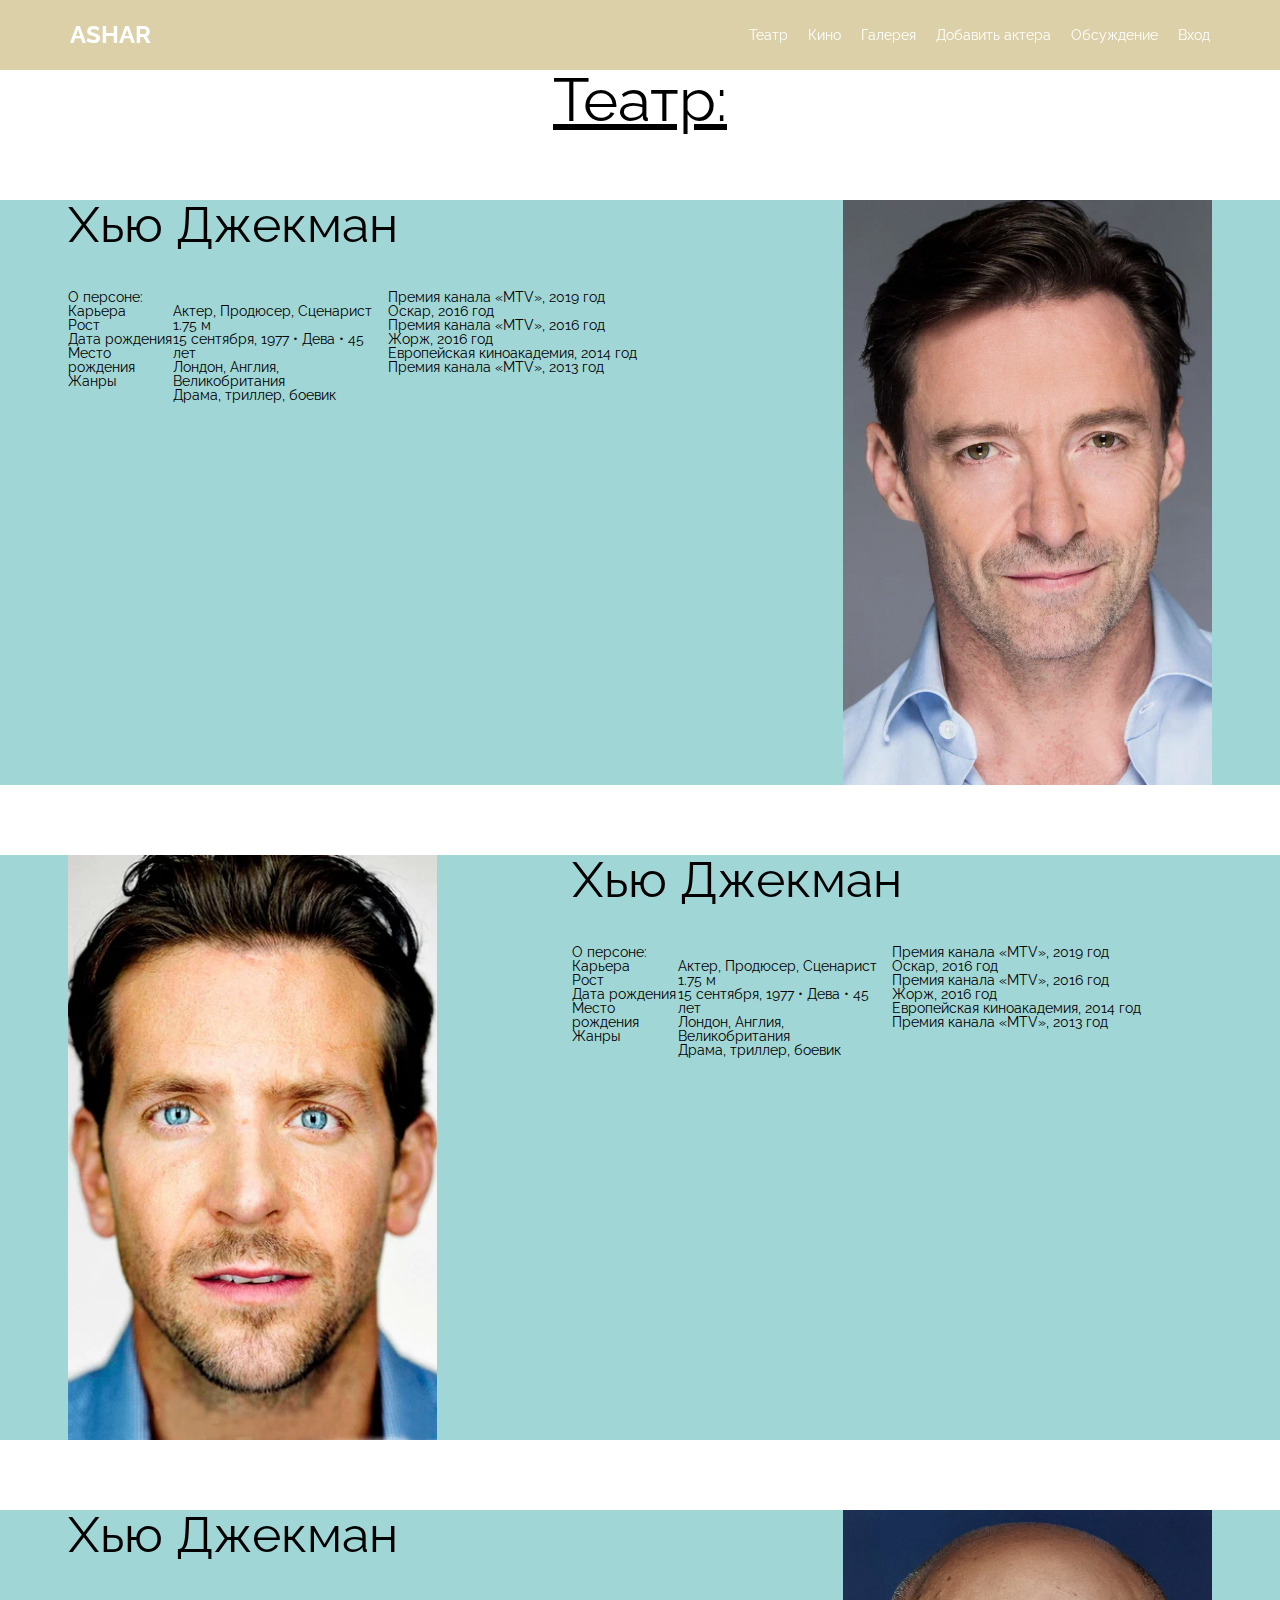
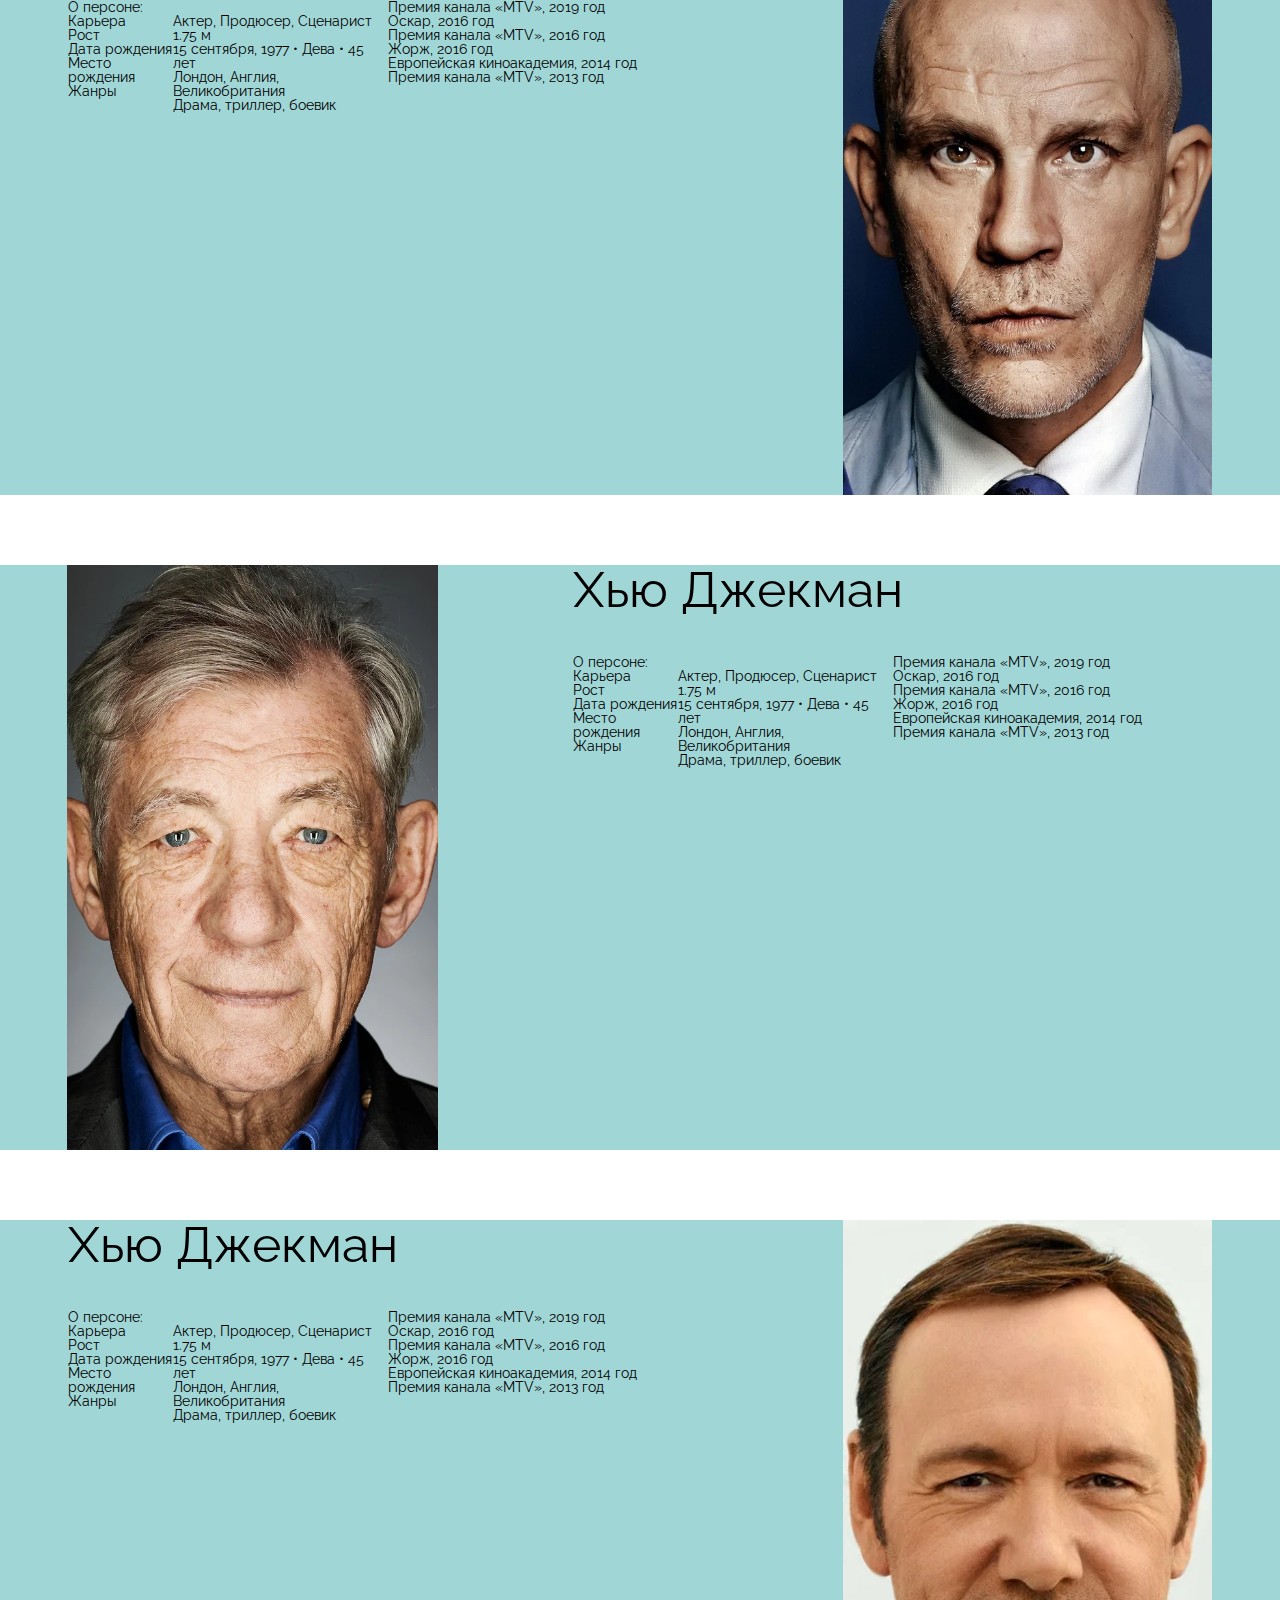
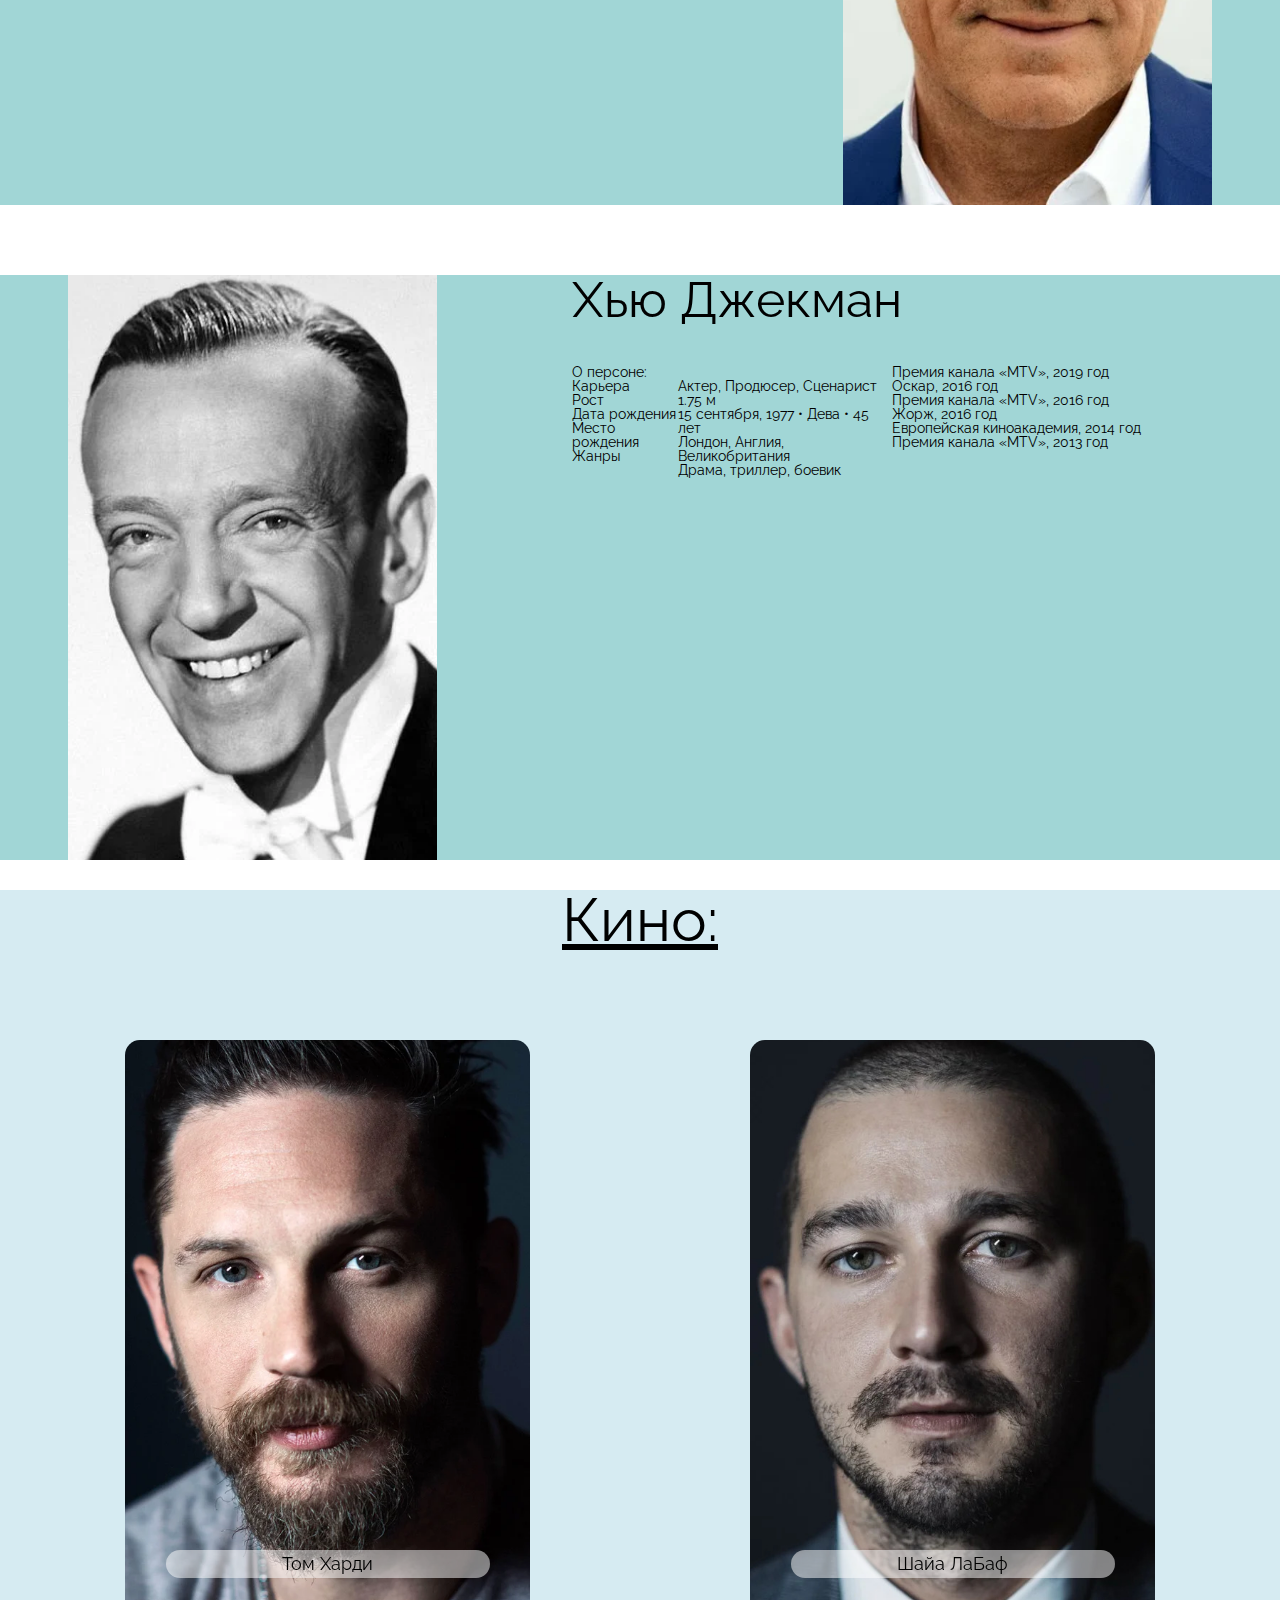
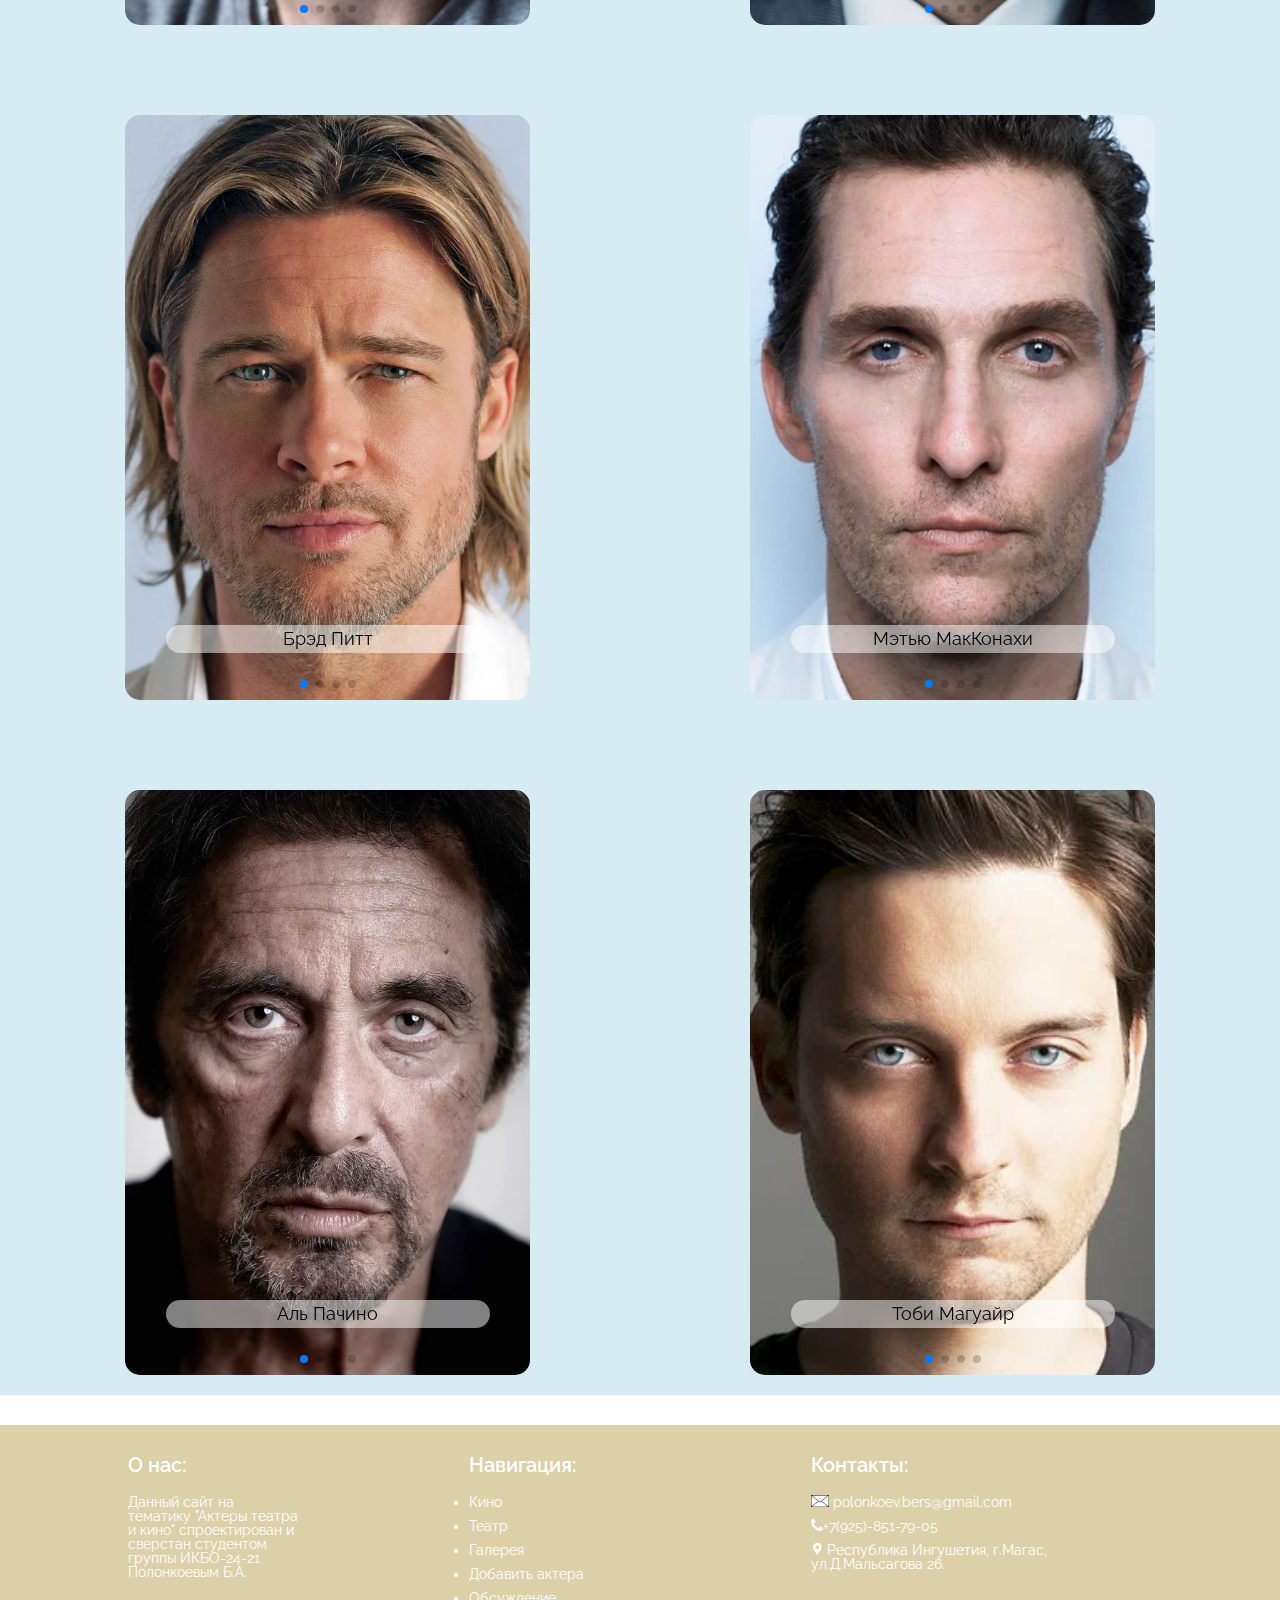
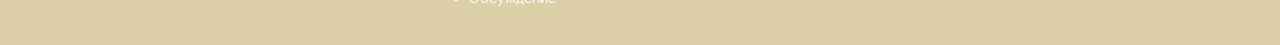
==== commit 17d2df85: "Commit 4" ====
--- a/index.html
+++ b/index.html
@@ -33,6 +33,7 @@
                     <li><a data-goto=" " href="gallery.html" class="menu__link">Галерея</a></li>
                     <li><a data-goto=" " href="addActor.html" class="menu__link">Добавить актера</a></li>
                     <li><a data-goto=" " href="discussion.html" class="menu__link">Обсуждение</a></li>
+                    <li><a data-goto=" " href="login.html" class="menu__link">Вход</a></li>
                 </ul>
             </nav>
         </div>
@@ -100,8 +101,7 @@
                                     Драма, триллер, боевик</p>
 
                             </div>
-                            <div class="rewards">
-                                <p>Награды:<br>
+                                <p class="rewards">Награды:<br>
                                     Премия канала «MTV», 2019 год<br>
                                     Оскар, 2016 год<br>
                                     Премия канала «MTV», 2016 год<br>
@@ -109,8 +109,6 @@
                                     Европейская киноакадемия, 2014 год<br>
                                     Премия канала «MTV», 2013 год<br>
                                 </p>
-                            </div>
-
 
                         </div>
                     </div>
@@ -158,14 +156,16 @@
                                         Драма, триллер, боевик</p>
 
                                 </div>
-                                <p class="rewards__theatre">
-                                    Премия канала «MTV», 2019 год<br>
-                                    Оскар, 2016 год<br>
-                                    Премия канала «MTV», 2016 год<br>
-                                    Жорж, 2016 год<br>
-                                    Европейская киноакадемия, 2014 год<br>
-                                    Премия канала «MTV», 2013 год<br>
-                                </p>
+                                <div class="rewards__theatre">
+                                    <p>
+                                    Премия канала «MTV», 2019 год<br>
+                                    Оскар, 2016 год<br>
+                                    Премия канала «MTV», 2016 год<br>
+                                    Жорж, 2016 год<br>
+                                    Европейская киноакадемия, 2014 год<br>
+                                    Премия канала «MTV», 2013 год<br>
+                                    </p>
+                                </div>
                             </div>
                         </div>
                         <div class="actor">
@@ -187,14 +187,16 @@
                                         Драма, триллер, боевик</p>
 
                                 </div>
-                                <p class="rewards__theatre">
-                                    Премия канала «MTV», 2019 год<br>
-                                    Оскар, 2016 год<br>
-                                    Премия канала «MTV», 2016 год<br>
-                                    Жорж, 2016 год<br>
-                                    Европейская киноакадемия, 2014 год<br>
-                                    Премия канала «MTV», 2013 год<br>
-                                </p>
+                                <div class="rewards__theatre">
+                                    <p>
+                                    Премия канала «MTV», 2019 год<br>
+                                    Оскар, 2016 год<br>
+                                    Премия канала «MTV», 2016 год<br>
+                                    Жорж, 2016 год<br>
+                                    Европейская киноакадемия, 2014 год<br>
+                                    Премия канала «MTV», 2013 год<br>
+                                    </p>
+                                </div>
                             </div>
                         </div>
                         <div class="actor">
@@ -216,14 +218,16 @@
                                         Драма, триллер, боевик</p>
 
                                 </div>
-                                <p class="rewards__theatre">
-                                    Премия канала «MTV», 2019 год<br>
-                                    Оскар, 2016 год<br>
-                                    Премия канала «MTV», 2016 год<br>
-                                    Жорж, 2016 год<br>
-                                    Европейская киноакадемия, 2014 год<br>
-                                    Премия канала «MTV», 2013 год<br>
-                                </p>
+                                <div class="rewards__theatre">
+                                    <p>
+                                    Премия канала «MTV», 2019 год<br>
+                                    Оскар, 2016 год<br>
+                                    Премия канала «MTV», 2016 год<br>
+                                    Жорж, 2016 год<br>
+                                    Европейская киноакадемия, 2014 год<br>
+                                    Премия канала «MTV», 2013 год<br>
+                                    </p>
+                                </div>
                             </div>
                         </div>
                         <div class="actor">
@@ -245,14 +249,16 @@
                                         Драма, триллер, боевик</p>
 
                                 </div>
-                                <p class="rewards__theatre">
-                                    Премия канала «MTV», 2019 год<br>
-                                    Оскар, 2016 год<br>
-                                    Премия канала «MTV», 2016 год<br>
-                                    Жорж, 2016 год<br>
-                                    Европейская киноакадемия, 2014 год<br>
-                                    Премия канала «MTV», 2013 год<br>
-                                </p>
+                                <div class="rewards__theatre">
+                                    <p>
+                                    Премия канала «MTV», 2019 год<br>
+                                    Оскар, 2016 год<br>
+                                    Премия канала «MTV», 2016 год<br>
+                                    Жорж, 2016 год<br>
+                                    Европейская киноакадемия, 2014 год<br>
+                                    Премия канала «MTV», 2013 год<br>
+                                    </p>
+                                </div>
                             </div>
                         </div>
                         <div class="actor">
@@ -274,14 +280,16 @@
                                         Драма, триллер, боевик</p>
 
                                 </div>
-                                <p class="rewards__theatre">
-                                    Премия канала «MTV», 2019 год<br>
-                                    Оскар, 2016 год<br>
-                                    Премия канала «MTV», 2016 год<br>
-                                    Жорж, 2016 год<br>
-                                    Европейская киноакадемия, 2014 год<br>
-                                    Премия канала «MTV», 2013 год<br>
-                                </p>
+                                <div class="rewards__theatre">
+                                    <p>
+                                    Премия канала «MTV», 2019 год<br>
+                                    Оскар, 2016 год<br>
+                                    Премия канала «MTV», 2016 год<br>
+                                    Жорж, 2016 год<br>
+                                    Европейская киноакадемия, 2014 год<br>
+                                    Премия канала «MTV», 2013 год<br>
+                                    </p>
+                                </div>
                             </div>
                         </div>
                         <div class="actor">
@@ -303,14 +311,16 @@
                                         Драма, триллер, боевик</p>
 
                                 </div>
-                                <p class="rewards__theatre">
-                                    Премия канала «MTV», 2019 год<br>
-                                    Оскар, 2016 год<br>
-                                    Премия канала «MTV», 2016 год<br>
-                                    Жорж, 2016 год<br>
-                                    Европейская киноакадемия, 2014 год<br>
-                                    Премия канала «MTV», 2013 год<br>
-                                </p>
+                                <div class="rewards__theatre">
+                                    <p>
+                                    Премия канала «MTV», 2019 год<br>
+                                    Оскар, 2016 год<br>
+                                    Премия канала «MTV», 2016 год<br>
+                                    Жорж, 2016 год<br>
+                                    Европейская киноакадемия, 2014 год<br>
+                                    Премия канала «MTV», 2013 год<br>
+                                    </p>
+                                </div>
                             </div>
                         </div>
                     </div>
@@ -543,7 +553,7 @@
         <div class="container">
             <div class="about__us">
                 <h2>О нас:</h2>
-                <p></p>
+                <p>Данный сайт на тематику "Актеры театра и кино" спроектирован и сверстан студентом группы ИКБО-24-21 Полонкоевым Б.А.</p>
 
             </div>
             <div class="navbar">
--- a/css/style1.css
+++ b/css/style1.css
@@ -39,6 +39,10 @@
     color: #fff;
 }
 
+.footer .about__us{
+    width: 50%;
+}
+
 .footer{
     flex: 0 0 auto;
     width: 100%;
@@ -94,6 +98,11 @@
     .menu_list > li{
         padding: 10px 0;
     }
+
+    .actor:nth-child(odd){
+        flex-direction: row-reverse;
+    }
+
 }
 
 
@@ -180,6 +189,7 @@
         left: 0;
         height: 70px;
         background-color: rgba(181, 156, 75, 0.477);
+
         z-index: 5;
     }
 
@@ -203,8 +213,11 @@
         flex-wrap: wrap;
     }
 
+
     .about__actor{
         width: 100%;
+        display: grid;
+        grid-template-columns: 1fr;
     }
     .about__all{
         width: 100%;
@@ -324,7 +337,8 @@
     border-radius: 15px;
     object-fit: cover;
 }
-  
+ 
+
 .swiper-slide .description{
     padding: 5px;
     border: hidden;
@@ -337,7 +351,9 @@
 }
 
 .swiper-slide .description__top{
-    margin-bottom: 10%;
+    margin-bottom: 15%;
+    max-height: 75%;
+    overflow: hidden;
     
 }
 
@@ -404,14 +420,13 @@
 
 .theatre__wrapper .actor{
     margin-top: 70px;
-    width: 70%;
+    width: 100%;
     display: flex;
     justify-content: space-around;
-}
-
-.actor:nth-child(odd){
-    flex-direction: row-reverse;
-}
+    background-color: rgb(161, 214, 214);
+}
+
+
 
 .actors{
     display: flex;
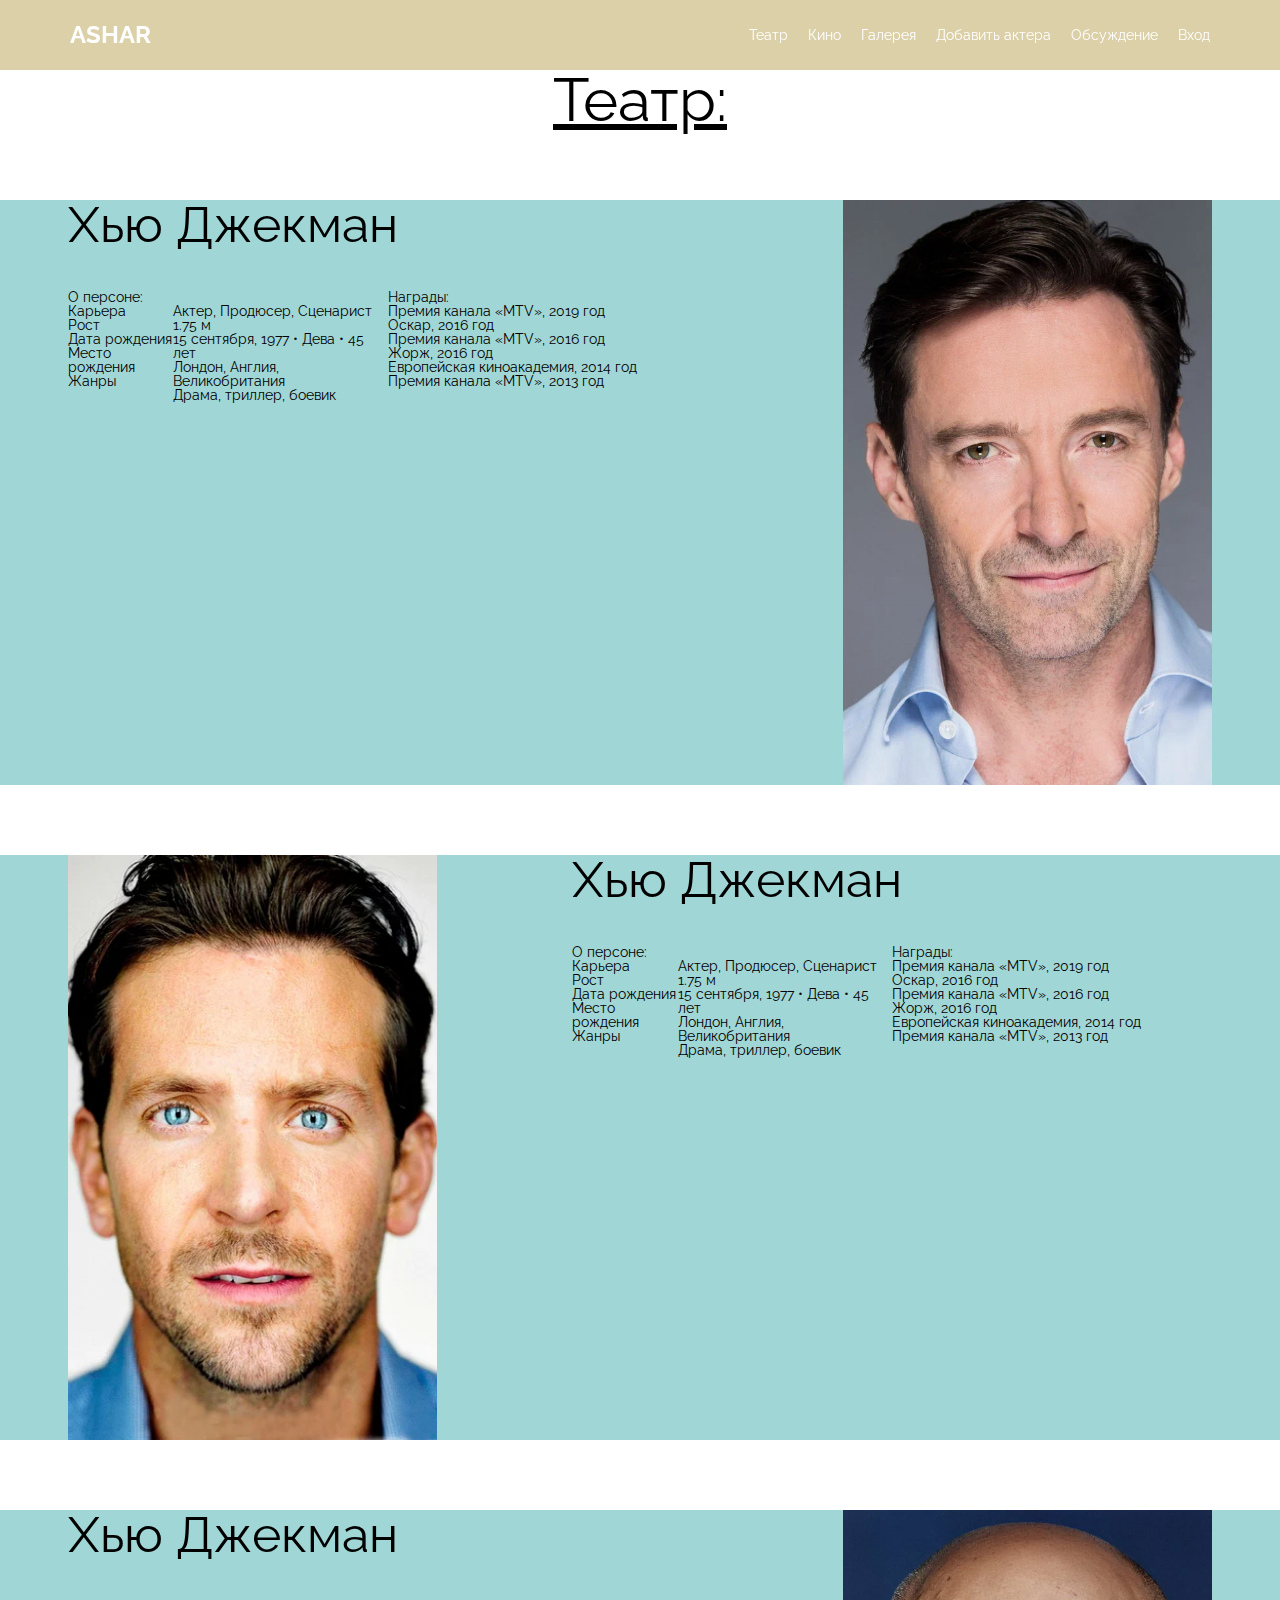
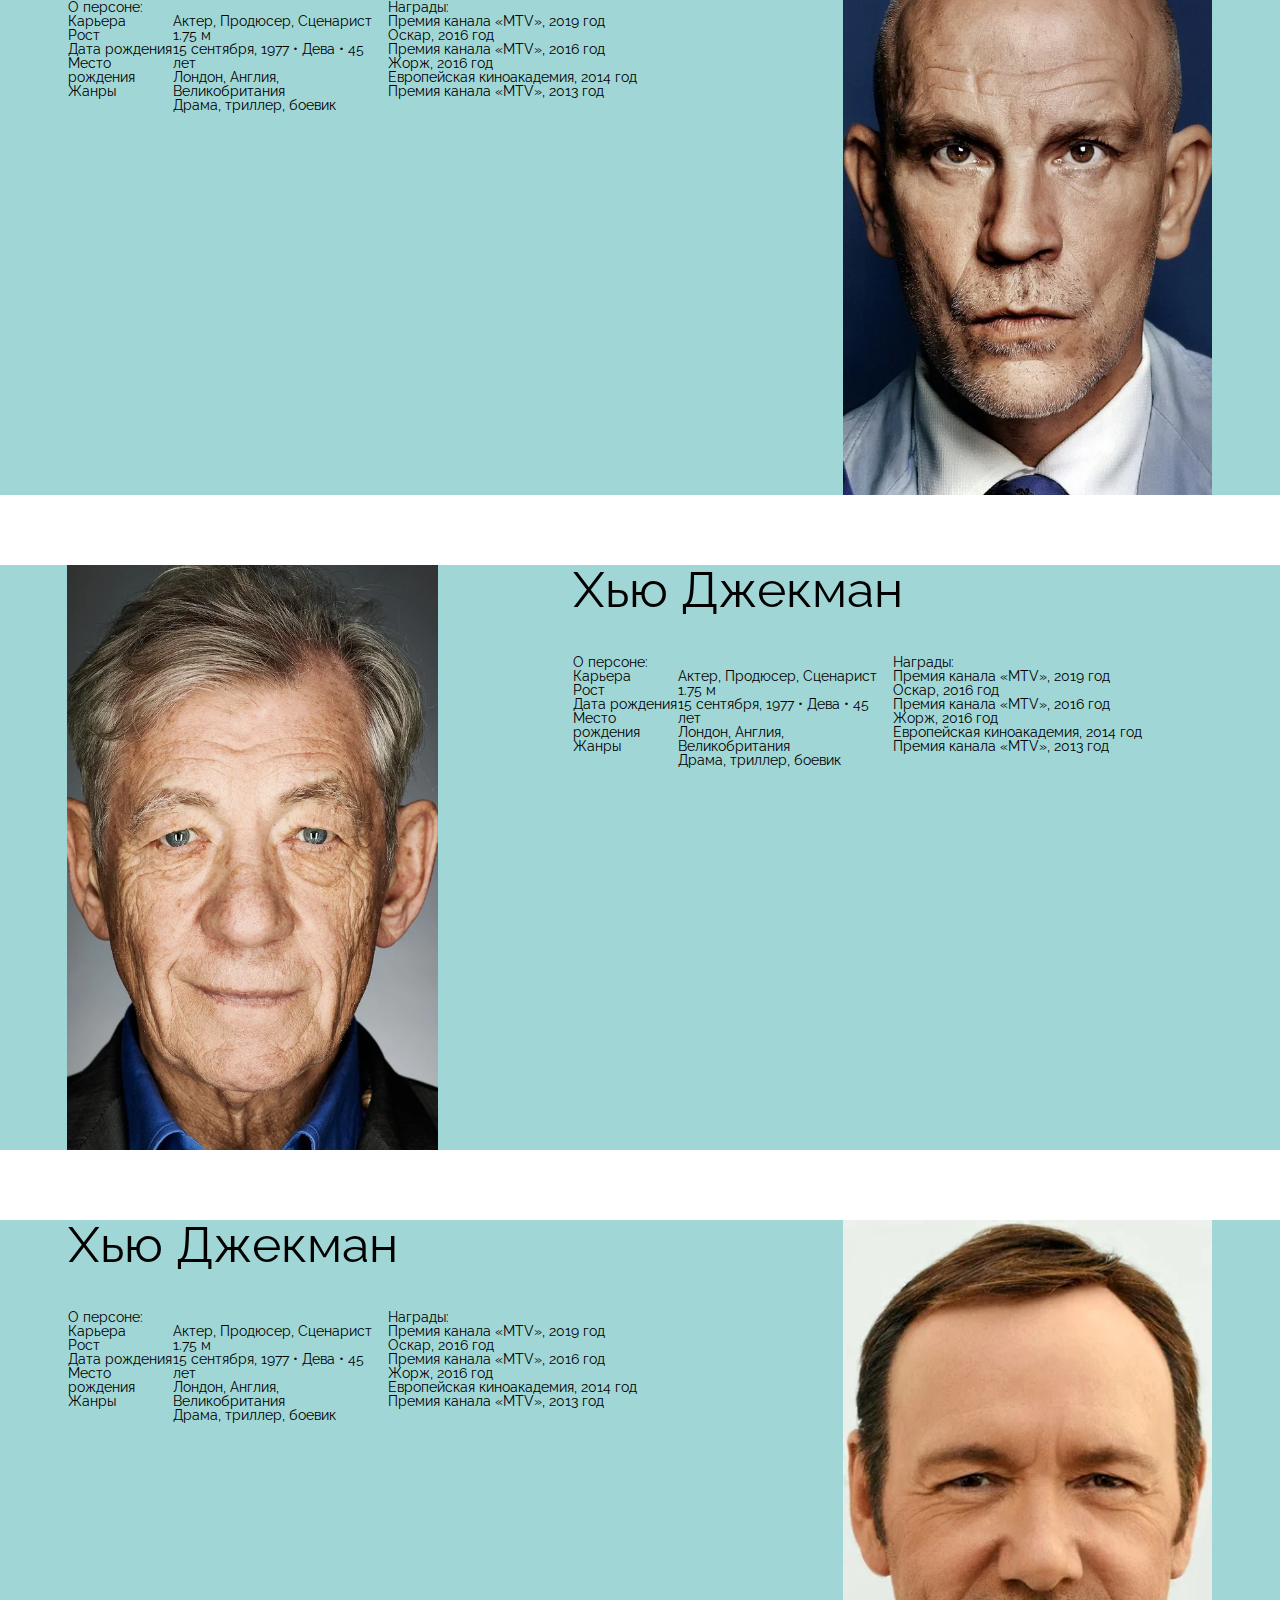
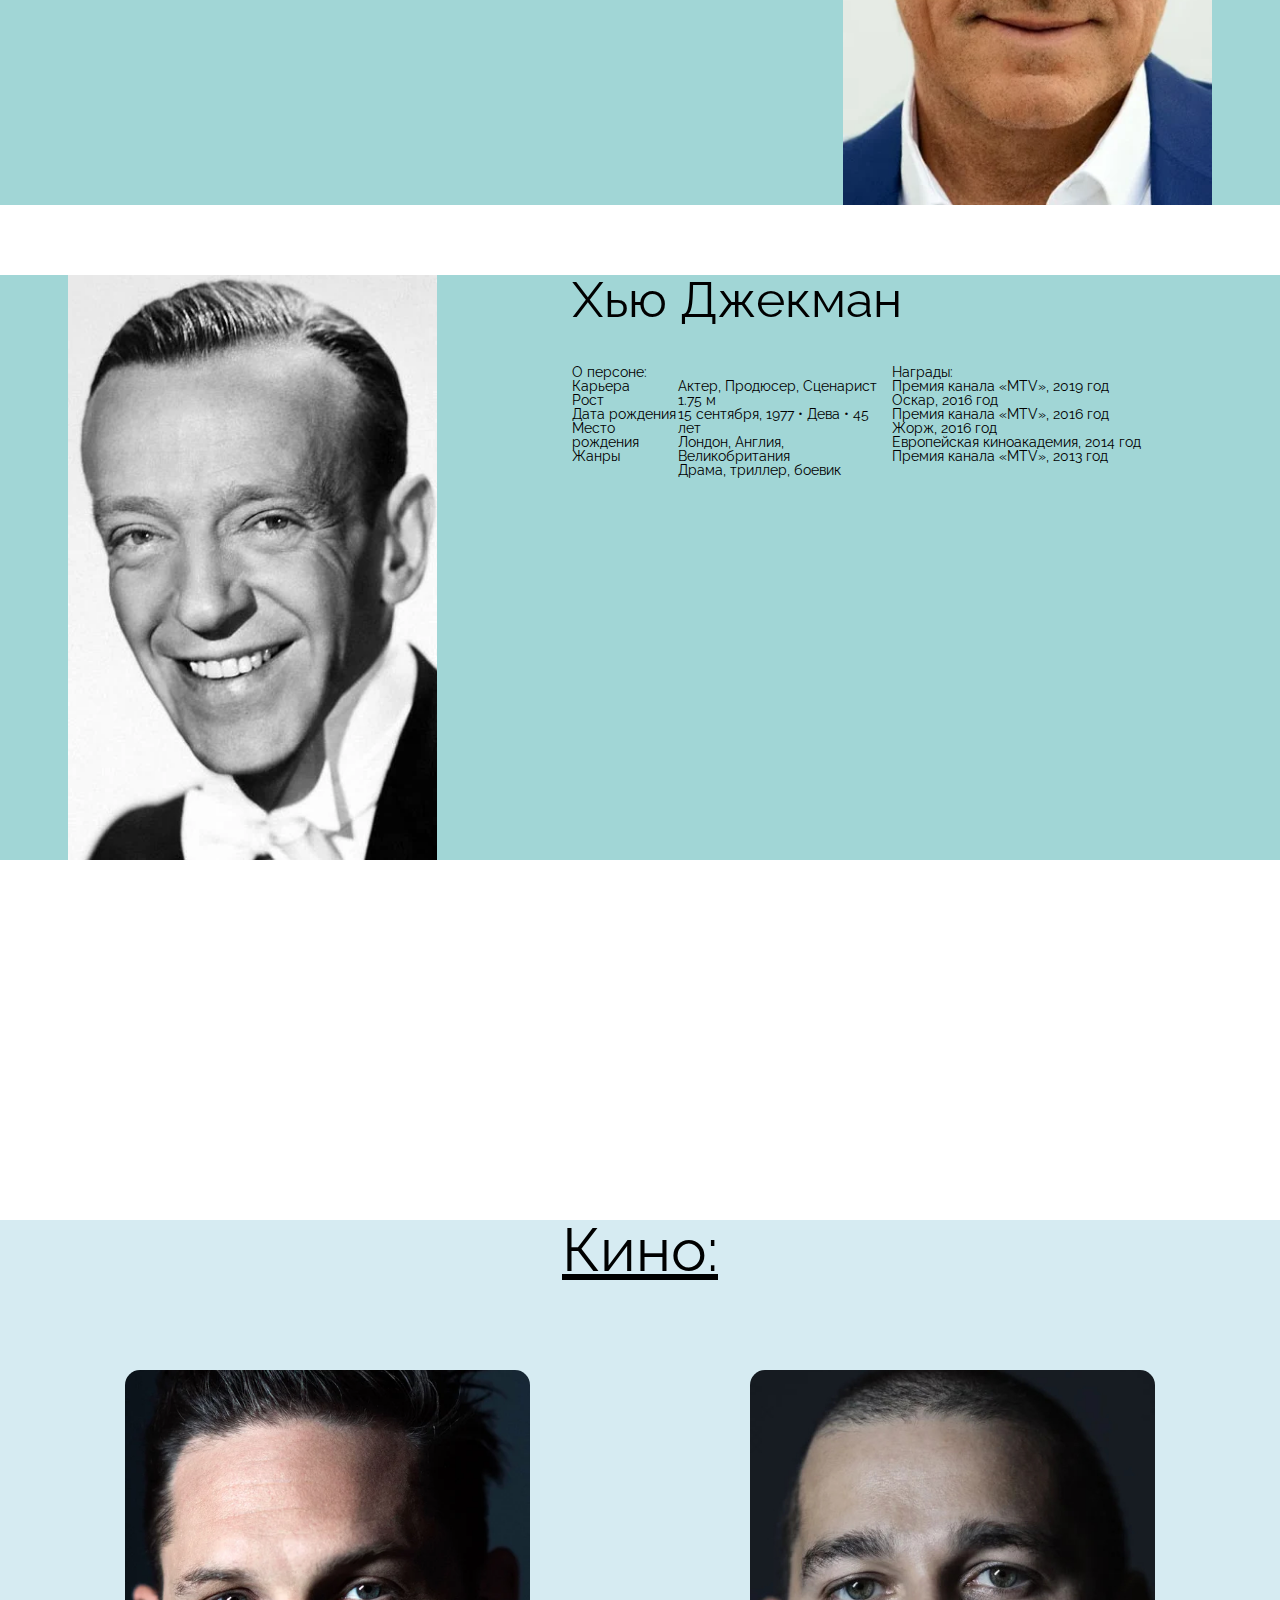
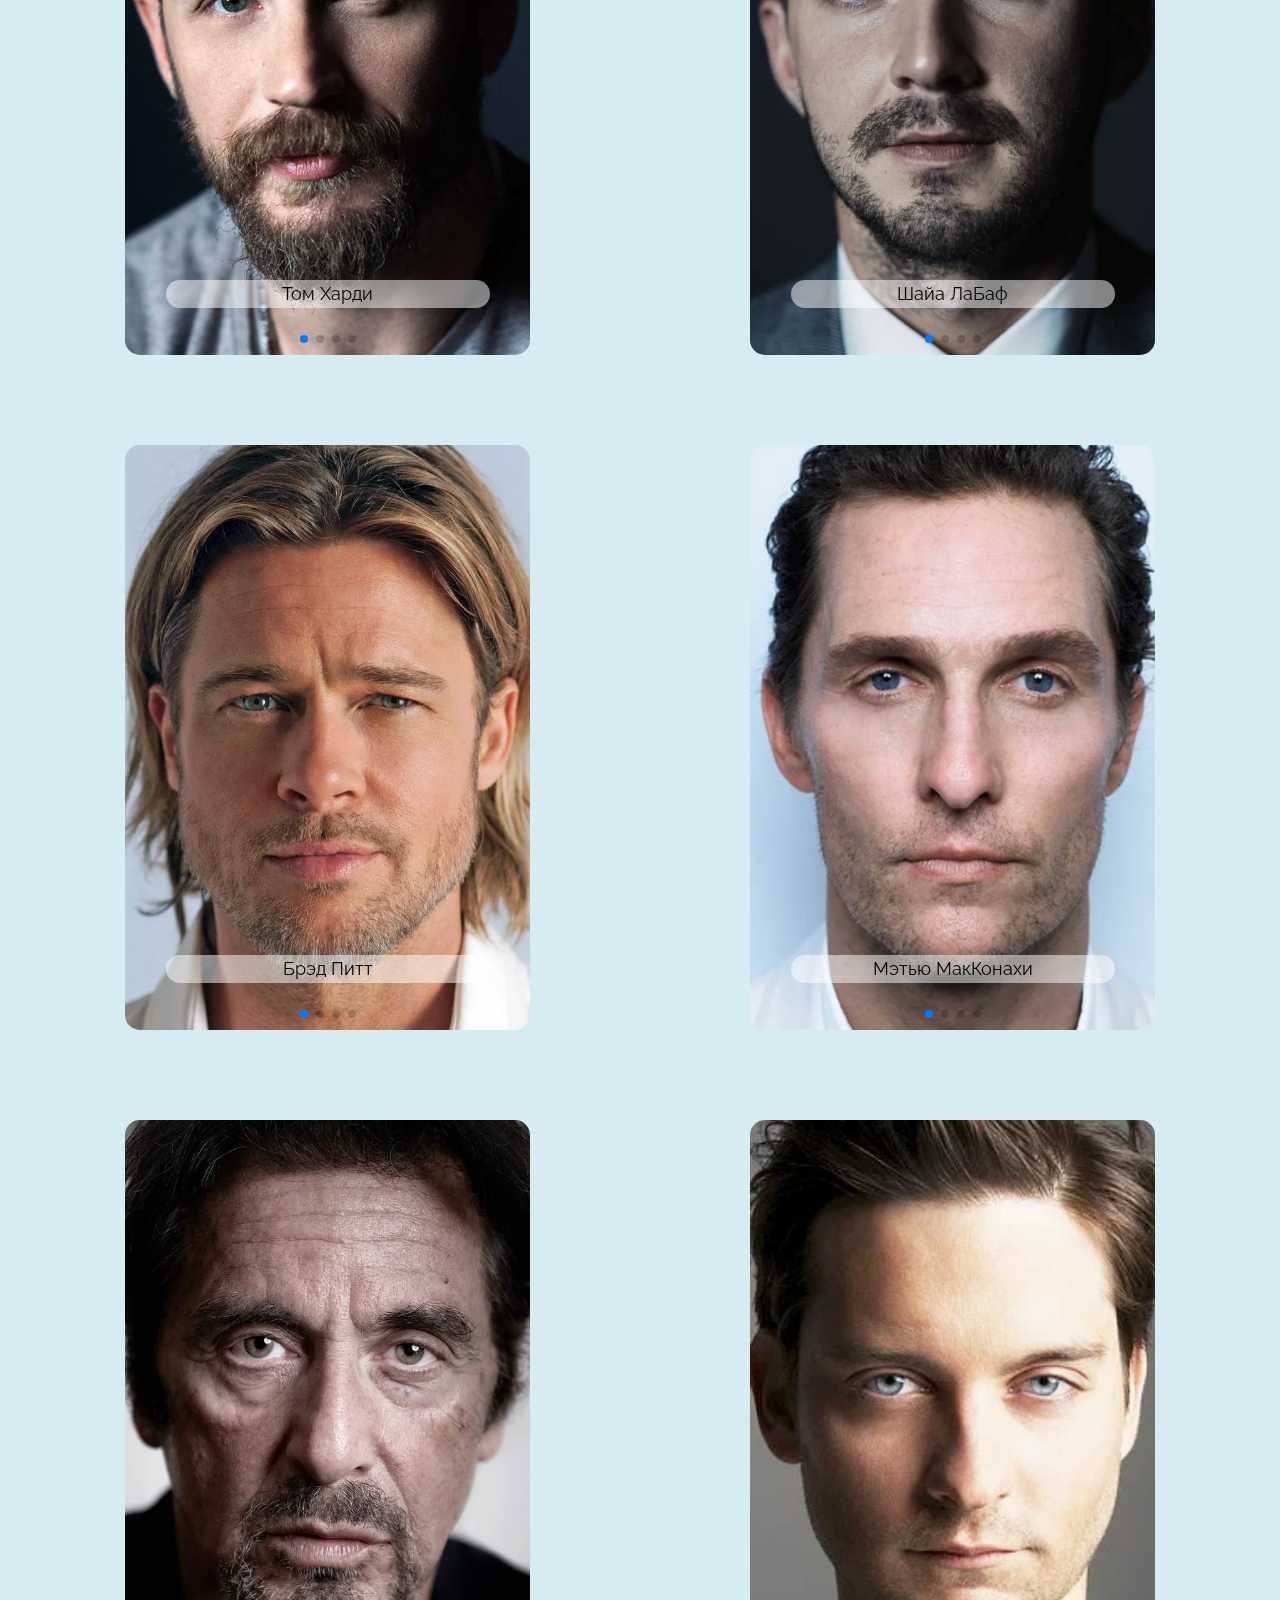
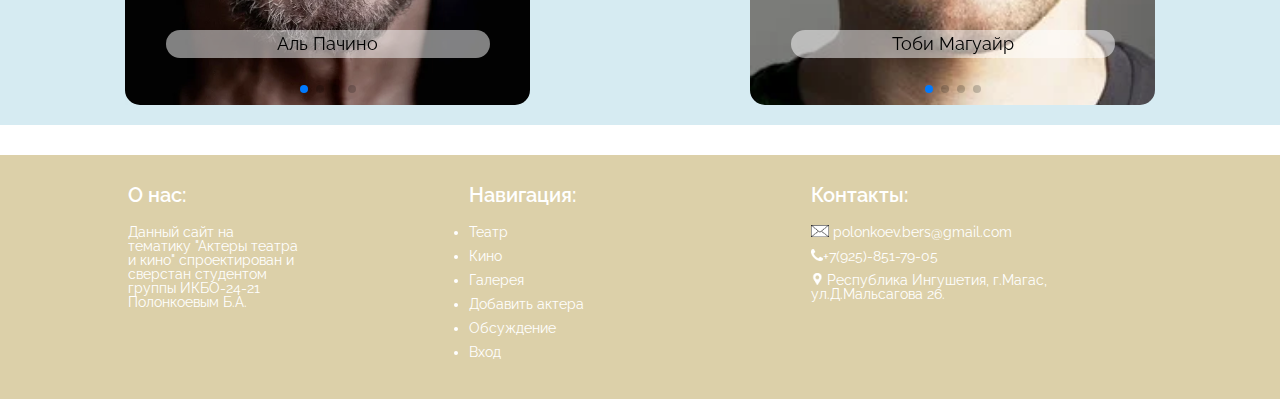
==== commit 8d14d974: "Commit 4" ====
--- a/index.html
+++ b/index.html
@@ -50,19 +50,20 @@
                         <h1 class="modal__h1">Том Харди:</h1>
                         <div class="bio__wrapper">
                             <div class="bio">
-                                <p class="pre">О персоне:<br>Карьера<br>
+                                <p class="pre">Карьера<br>
                                     Рост<br>
                                     Дата рождения<br>Место рождения<br>
                                     Жанры</p>
-                                <p class="post"><br>
+                                <p class="post">
                                     Актер, Продюсер, Сценарист<br>
                                     1.75 м<br>
-                                    15 сентября, 1977 • Дева • 45 лет<br>
+                                    15 сентября, 1977 45 лет<br>
                                     Лондон, Англия, Великобритания<br>
                                     Драма, триллер, боевик</p>
 
                             </div>
                             <div class="rewards">
+                                
                                 <p>Награды:<br>
                                     Премия канала «MTV», 2019 год<br>
                                     Оскар, 2016 год<br>
@@ -89,14 +90,14 @@
                         <h1 class="modal__h1">Шайа ЛаБаф:</h1>
                         <div class="bio__wrapper">
                             <div class="bio">
-                                <p class="pre">О персоне:<br>Карьера<br>
+                                <p class="pre">Карьера<br>
                                     Рост<br>
                                     Дата рождения<br>Место рождения<br>
                                     Жанры</p>
-                                <p class="post"><br>
+                                <p class="post">
                                     Актер, Продюсер, Сценарист<br>
                                     1.75 м<br>
-                                    15 сентября, 1977 • Дева • 45 лет<br>
+                                    15 сентября, 1977 45 лет<br>
                                     Лондон, Англия, Великобритания<br>
                                     Драма, триллер, боевик</p>
 
@@ -157,7 +158,7 @@
 
                                 </div>
                                 <div class="rewards__theatre">
-                                    <p>
+                                    <p>Награды:<br>
                                     Премия канала «MTV», 2019 год<br>
                                     Оскар, 2016 год<br>
                                     Премия канала «MTV», 2016 год<br>
@@ -188,7 +189,7 @@
 
                                 </div>
                                 <div class="rewards__theatre">
-                                    <p>
+                                    <p>Награды:<br>
                                     Премия канала «MTV», 2019 год<br>
                                     Оскар, 2016 год<br>
                                     Премия канала «MTV», 2016 год<br>
@@ -219,7 +220,7 @@
 
                                 </div>
                                 <div class="rewards__theatre">
-                                    <p>
+                                    <p>Награды:<br>
                                     Премия канала «MTV», 2019 год<br>
                                     Оскар, 2016 год<br>
                                     Премия канала «MTV», 2016 год<br>
@@ -250,7 +251,7 @@
 
                                 </div>
                                 <div class="rewards__theatre">
-                                    <p>
+                                    <p>Награды:<br>
                                     Премия канала «MTV», 2019 год<br>
                                     Оскар, 2016 год<br>
                                     Премия канала «MTV», 2016 год<br>
@@ -281,7 +282,7 @@
 
                                 </div>
                                 <div class="rewards__theatre">
-                                    <p>
+                                    <p>Награды:<br>
                                     Премия канала «MTV», 2019 год<br>
                                     Оскар, 2016 год<br>
                                     Премия канала «MTV», 2016 год<br>
@@ -312,7 +313,7 @@
 
                                 </div>
                                 <div class="rewards__theatre">
-                                    <p>
+                                    <p>Награды:<br>
                                     Премия канала «MTV», 2019 год<br>
                                     Оскар, 2016 год<br>
                                     Премия канала «MTV», 2016 год<br>
@@ -326,6 +327,7 @@
                     </div>
 
                 </div>
+                <div class="interlayer"></div>
                 <h1 class="content__h1 movies">Кино:</h1>
                 <div class="swiper_wrapper">
                     <div class="swipe_main">
@@ -558,11 +560,12 @@
             </div>
             <div class="navbar">
                 <h2>Навигация:</h2>
-                <li><a data-goto=".mySwiper_6" href="#" class="menu__link">Кино</a></li>
-                <li><a data-goto=" " href="#" class="menu__link">Театр</a></li>
-                <li><a data-goto=" " href="#" class="menu__link">Галерея</a></li>
-                <li><a data-goto=" " href="#" class="menu__link">Добавить актера</a></li>
-                <li><a data-goto=" " href="#" class="menu__link">Обсуждение</a></li>
+                <li><a data-goto=".content__h1.theatre" href="index.html" class="menu__link">Театр</a></li>
+                <li><a data-goto=".content__h1.movies" href="index.html" class="menu__link">Кино</a></li>
+                <li><a data-goto=" " href="gallery.html" class="menu__link">Галерея</a></li>
+                <li><a data-goto=" " href="addActor.html" class="menu__link">Добавить актера</a></li>
+                <li><a data-goto=" " href="discussion.html" class="menu__link">Обсуждение</a></li>
+                <li><a data-goto=" " href="login.html" class="menu__link">Вход</a></li>
             </div>
             <div class="contacts">
                 <h2>Контакты:</h2>
@@ -584,8 +587,6 @@
                             26.
                         </a>
                     </div>
-                    <div class="item"></div>
-                    <div class="item"></div>
                 </div>
                 <div class="adress"></div>
 
--- a/css/style1.css
+++ b/css/style1.css
@@ -106,151 +106,18 @@
 }
 
 
-@media (max-width: 767px){
-    .header__logo{
-        z-index: 5;
-    }
-    .menu__icon{
-        z-index: 5;
-        display: block;
-        position: relative;
-        width: 30px;
-        height: 18px;
-        cursor: pointer;
-    }
-
-    .menu__icon span,
-    .menu__icon::before,
-    .menu__icon::after{
-        left: 0;
-        position: absolute;
-        height: 10%;
-        width: 100%;
-        transition: all .3s ease 0s;
-        background-color: #fff;
-
-    }
-
-    .menu__icon::before,
-    .menu__icon::after{
-        content: "";
-    }
-
-    .menu__icon::before{
-        top: 0;
-    }
-
-    .menu__icon::after{
-        bottom: 0;
-    }
-
-    .menu__icon span{
-        top: 50%;
-        transform: scale(1) translate(0px, -50%);
-    }
-
-    .menu__icon._active span{
-        transform: scale(0) translate(0px, -50%);
-    }
-
-    .menu__icon._active::before{
-        top: 50%;
-        transform: rotate(-45deg) translate(0px, -50%);
-    }
-
-    .menu__icon._active::after{
-        bottom: 50%;
-        transform: rotate(45deg) translate(0px, 50%);
-    }
-
-    .menu__body{
-        position: fixed;
-        top: 0;
-        left: -100%;
-        width: 100%;
-        height: 100%;
-        background-color: rgba(0,0,0,0.9);
-        padding: 100px 30px 30px 30px;
-
-        transition: left .3s ease 0s;
-        overflow: auto;
-    }
-
-
-    .menu__body._active{
-        left: 0;
-    }
-
-    .menu__body::before{
-        content:"";
-        position: fixed;
-        width: 100%;
-        top: 0;
-        left: 0;
-        height: 70px;
-        background-color: rgba(181, 156, 75, 0.477);
-
-        z-index: 5;
-    }
-
-    .menu__list > li{
-        margin: 0px 0px 30px 0px;
-    }
-
-    .menu_list > li:last-child{
-        margin-bottom: 0;
-    }
-
-    .menu__link{
-        font-size: 24px;
-    } 
-
-
-
-    .actor{
-        display: flex;
-        flex-direction: column;
-        flex-wrap: wrap;
-    }
-
-
-    .about__actor{
-        width: 100%;
-        display: grid;
-        grid-template-columns: 1fr;
-    }
-    .about__all{
-        width: 100%;
-        display: flex;
-        justify-content: space-around;
-    }
-
-    .info__bar{
-        min-height: 200px;
-        background-image: url(../sources/img/backImg-Copy.jpg);
-        background-size: 100% auto;
-    }
-
-
-
-    .footer .container{
-        grid-template-columns: 1fr;
-    }
-}
-
-
-
-
-
-
-
-
-
-
-
-
-
-
+body::-webkit-scrollbar {
+    width: 10px;
+}
+body::-webkit-scrollbar-track {
+    background: #fff;
+}
+body::-webkit-scrollbar-thumb {   
+    background-color: rgba(181, 156, 75, 0.477);;  
+}
+body::-webkit-scrollbar-thumb:hover{
+    background-color: bisque;
+}
 
 
 .container {
@@ -271,7 +138,7 @@
 .content__h1{
     font-size: 60px;
     text-align: center;
-    margin-top: 30px;
+    /* margin-top: 30px; */
     text-decoration: underline;
 }
 
@@ -353,7 +220,7 @@
 .swiper-slide .description__top{
     margin-bottom: 15%;
     max-height: 75%;
-    overflow: hidden;
+    overflow:auto;
     
 }
 
@@ -420,7 +287,7 @@
 
 .theatre__wrapper .actor{
     margin-top: 70px;
-    width: 100%;
+    width: 100vw;
     display: flex;
     justify-content: space-around;
     background-color: rgb(161, 214, 214);
@@ -432,11 +299,6 @@
     display: flex;
     flex-direction: column;
     align-items:center;
-}
-
-.actor{
-    display: flex;
-    grid-template-columns: space-around;
 }
 
 .about__actor{
@@ -509,6 +371,8 @@
 	/* color: #fff; */
 	/* padding: 10px; */
 }
+
+
 
 .modal-overlay {
 	position: fixed;
@@ -520,7 +384,7 @@
 	display: flex;
 	align-items: center;
 	justify-content: center;
-	height: 100vh;
+	height: 100%;
 	width: 100%;
 	opacity: 0;
 	visibility: hidden;
@@ -590,28 +454,33 @@
 
 .bio__wrapper{
     display: flex;
+    justify-content: space-around;
     height: 70%;
 
+}
+
+.bio__wrapper p{
+    line-height: 2.5;
+    font-size: .5hv;
+    
 }
 
 .bio{
     height: 100%;
-    width: 60%;
-    display: flex;
-    justify-content: space-around;
-    margin: 15px;
+    width: 70%;
+    display: flex;
+    /* justify-content: center; */
+    margin-left: 5px;
     
     border-right: solid #000;
-}
-
-.bio__wrapper p{
-    line-height: 2.5;
-    font-size: 17px;
-    
-}
+    overflow: scroll;
+    
+}
+
+
 
 .bio__wrapper p::first-line{
-    font-size: 30px;
+    font-size: 20px;
 }
 
 .pre, .post{
@@ -624,5 +493,266 @@
     /* background-color: gray; */
 
     margin-top: 30px;
+    margin-left: 25px;
     padding-right: 40px;
-}
+    overflow: scroll;
+
+}
+
+
+
+@media (max-width: 767px){
+    .header__logo{
+        z-index: 5;
+    }
+    .menu__icon{
+        z-index: 5;
+        display: block;
+        position: relative;
+        width: 30px;
+        height: 18px;
+        cursor: pointer;
+    }
+
+    .menu__icon span,
+    .menu__icon::before,
+    .menu__icon::after{
+        left: 0;
+        position: absolute;
+        height: 10%;
+        width: 100%;
+        transition: all .3s ease 0s;
+        background-color: #fff;
+
+    }
+
+    .menu__icon::before,
+    .menu__icon::after{
+        content: "";
+    }
+
+    .menu__icon::before{
+        top: 0;
+    }
+
+    .menu__icon::after{
+        bottom: 0;
+    }
+
+    .menu__icon span{
+        top: 50%;
+        transform: scale(1) translate(0px, -50%);
+    }
+
+    .menu__icon._active span{
+        transform: scale(0) translate(0px, -50%);
+    }
+
+    .menu__icon._active::before{
+        top: 50%;
+        transform: rotate(-45deg) translate(0px, -50%);
+    }
+
+    .menu__icon._active::after{
+        bottom: 50%;
+        transform: rotate(45deg) translate(0px, 50%);
+    }
+
+    .menu__body{
+        position: fixed;
+        top: 0;
+        left: -100%;
+        width: 100%;
+        height: 100%;
+        background-color: rgba(0,0,0,0.9);
+        padding: 100px 30px 30px 30px;
+
+        transition: left .3s ease 0s;
+        overflow: auto;
+    }
+
+
+    .menu__body._active{
+        left: 0;
+    }
+
+    .menu__body::before{
+        content:"";
+        position: fixed;
+        width: 100%;
+        top: 0;
+        left: 0;
+        height: 70px;
+        background-color: rgba(181, 156, 75, 0.477);
+
+        z-index: 5;
+    }
+
+    .menu__list > li{
+        margin: 0px 0px 30px 0px;
+    }
+
+    .menu_list > li:last-child{
+        margin-bottom: 0;
+    }
+
+    .menu__link{
+        font-size: 24px;
+    } 
+
+
+
+    .actor{
+        display: flex;
+        min-height: 65vh;
+        /* flex-direction: column; */
+        flex-wrap: wrap;
+        width: 100vw;
+        padding-bottom: 30px;
+        padding-top: 30px;
+    }
+
+    .actor .img__wrapper{
+        height: 150px;
+    }
+
+
+    .about__actor{
+        width: 100vw;
+        display: flex;
+        flex-direction: column;
+        text-align: center;
+        /* align-content: space-between; */
+    }
+
+    .about__actor > div{
+        margin-bottom: 30px;
+        
+    }
+
+    .bio__theatre{
+        text-align: left;
+        display: flex;
+        justify-content: center;
+    }
+
+    .bio__theatre > p{
+        margin: 0 10px;
+        line-height: 1.5;
+        font-size: 15px;
+    }
+    .about__all{
+        width: 100%;
+        display: flex;
+        justify-content: space-around;
+    }
+
+    .bio__wrapper p::first-line{
+        font-size: 20px;
+    }
+
+    .info__bar{
+        min-height: 200px;
+        background-image: url(../sources/img/backImg-Copy.jpg);
+        background-size: 100% auto;
+    }
+
+
+
+    .footer .container{
+        grid-template-columns: 1fr;
+        /* width: 100%; */
+        text-align: center;
+        
+        font-size: 20px;
+    }
+
+    .footer .container > div{
+        margin-bottom: 40px;
+    }
+
+    .footer h2{
+        font-size: 30px;
+    }
+
+    .footer .about__us{
+        width: 100%;
+        margin-bottom: 25px;
+        text-align: center;
+    }
+
+    
+    .footer .container .contacts .soc__networks .item{
+        margin-top: 10px;
+    }
+
+    .footer .contacts div a{
+        font-size: 20px;
+    }
+
+
+    .footer .navbar li{
+        font-size: 15px;
+        text-align: left;
+        margin-left: 30%;
+    }
+
+    .modal{
+        width: 90%;
+    }
+
+    .modal__content{
+        flex-direction: column;
+        align-items:center;
+        /* height: 10vh; */
+        height: 100%;
+    }
+
+    
+    .bio__wrapper{
+        height: 70%;
+        width: 100%;
+        justify-content:space-between;
+    }
+
+
+    .rewards{
+        /* height: 500px; */
+        height: 65%;
+        width: 35%;
+        overflow: scroll;
+        padding-right: 10px;
+        margin-left: 10px;
+    }
+
+    .pre, .post{
+        margin-top: 0px;
+    }
+    .bio{
+        height: 65%;
+        margin-right: 30px;
+        width: 70%;
+        justify-content: space-between;
+        border-right: none;
+    }
+
+    .modal__info{
+        width: 90%;
+        height: 70%;
+    }
+
+    .description__top{
+        overflow: scroll;
+    }
+
+    
+
+    
+}
+
+.interlayer{
+    width: 100%;
+    height: 40vh;
+}
+
+
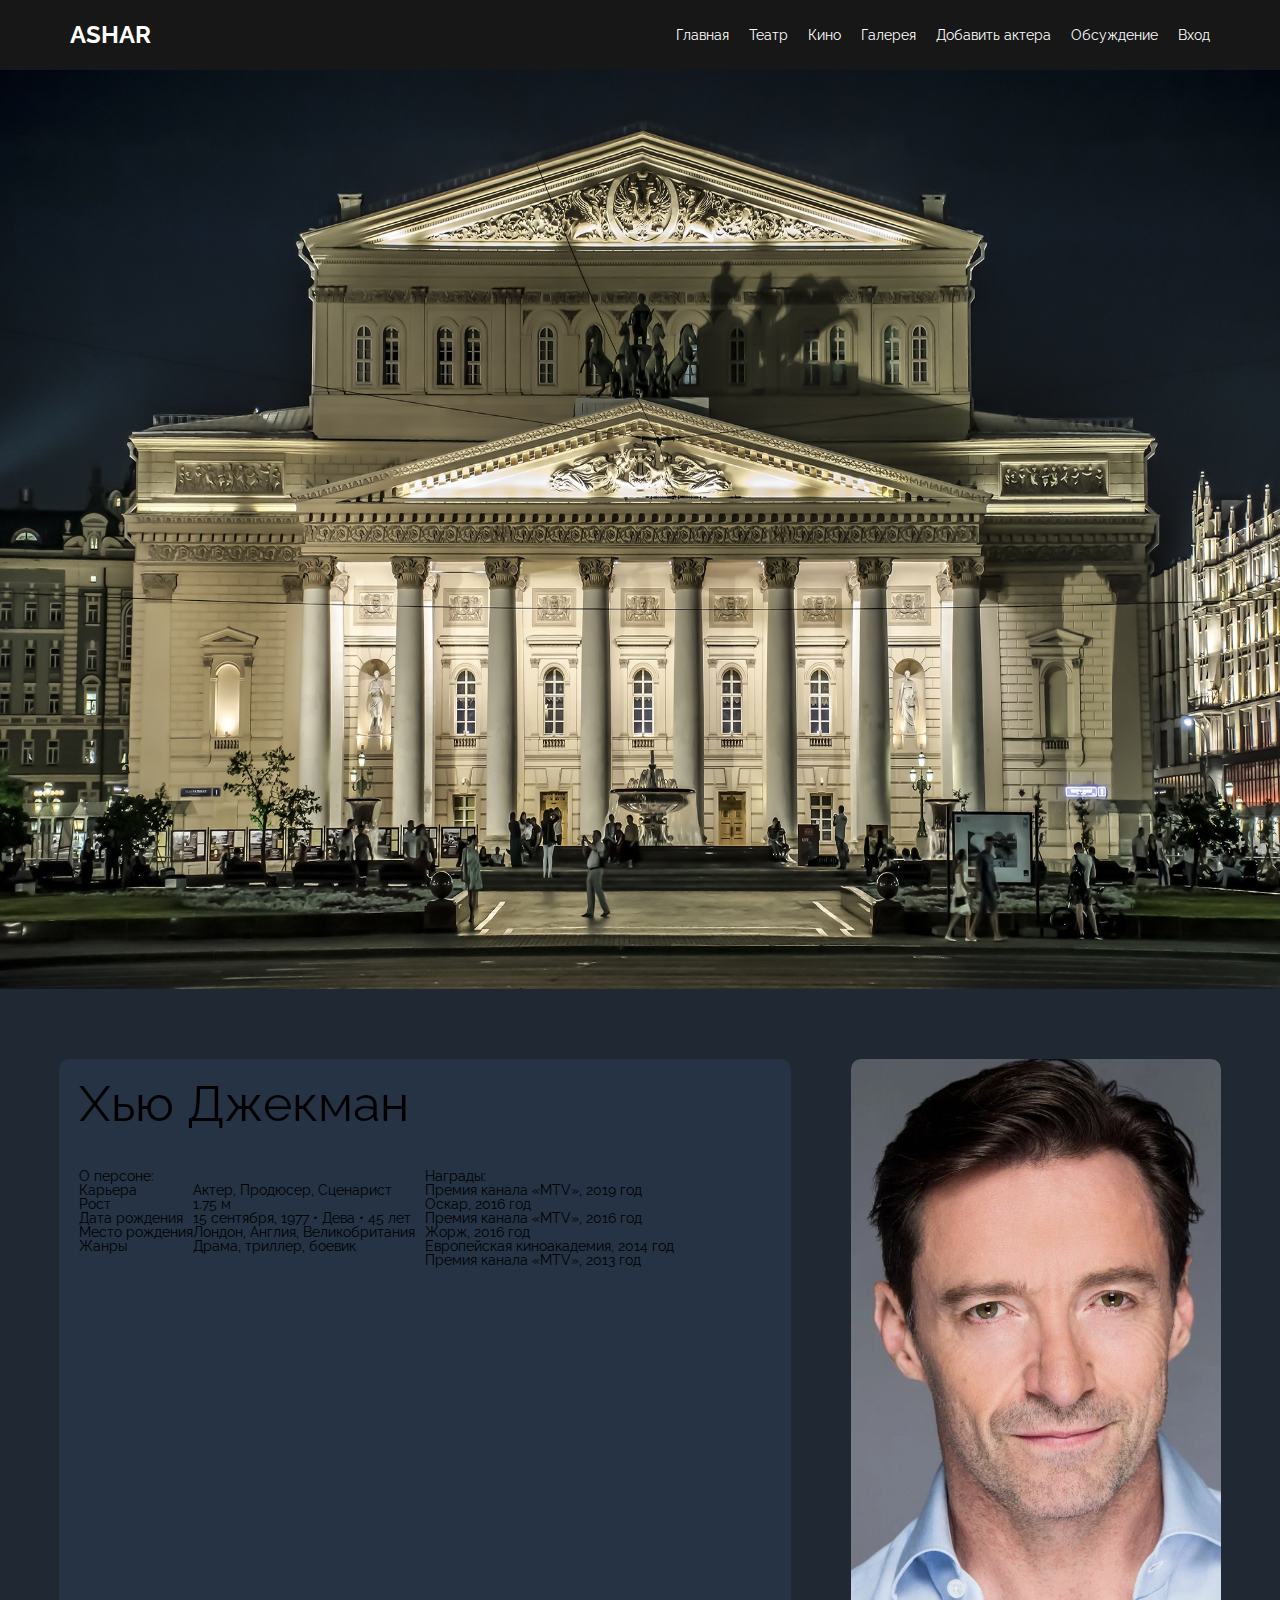
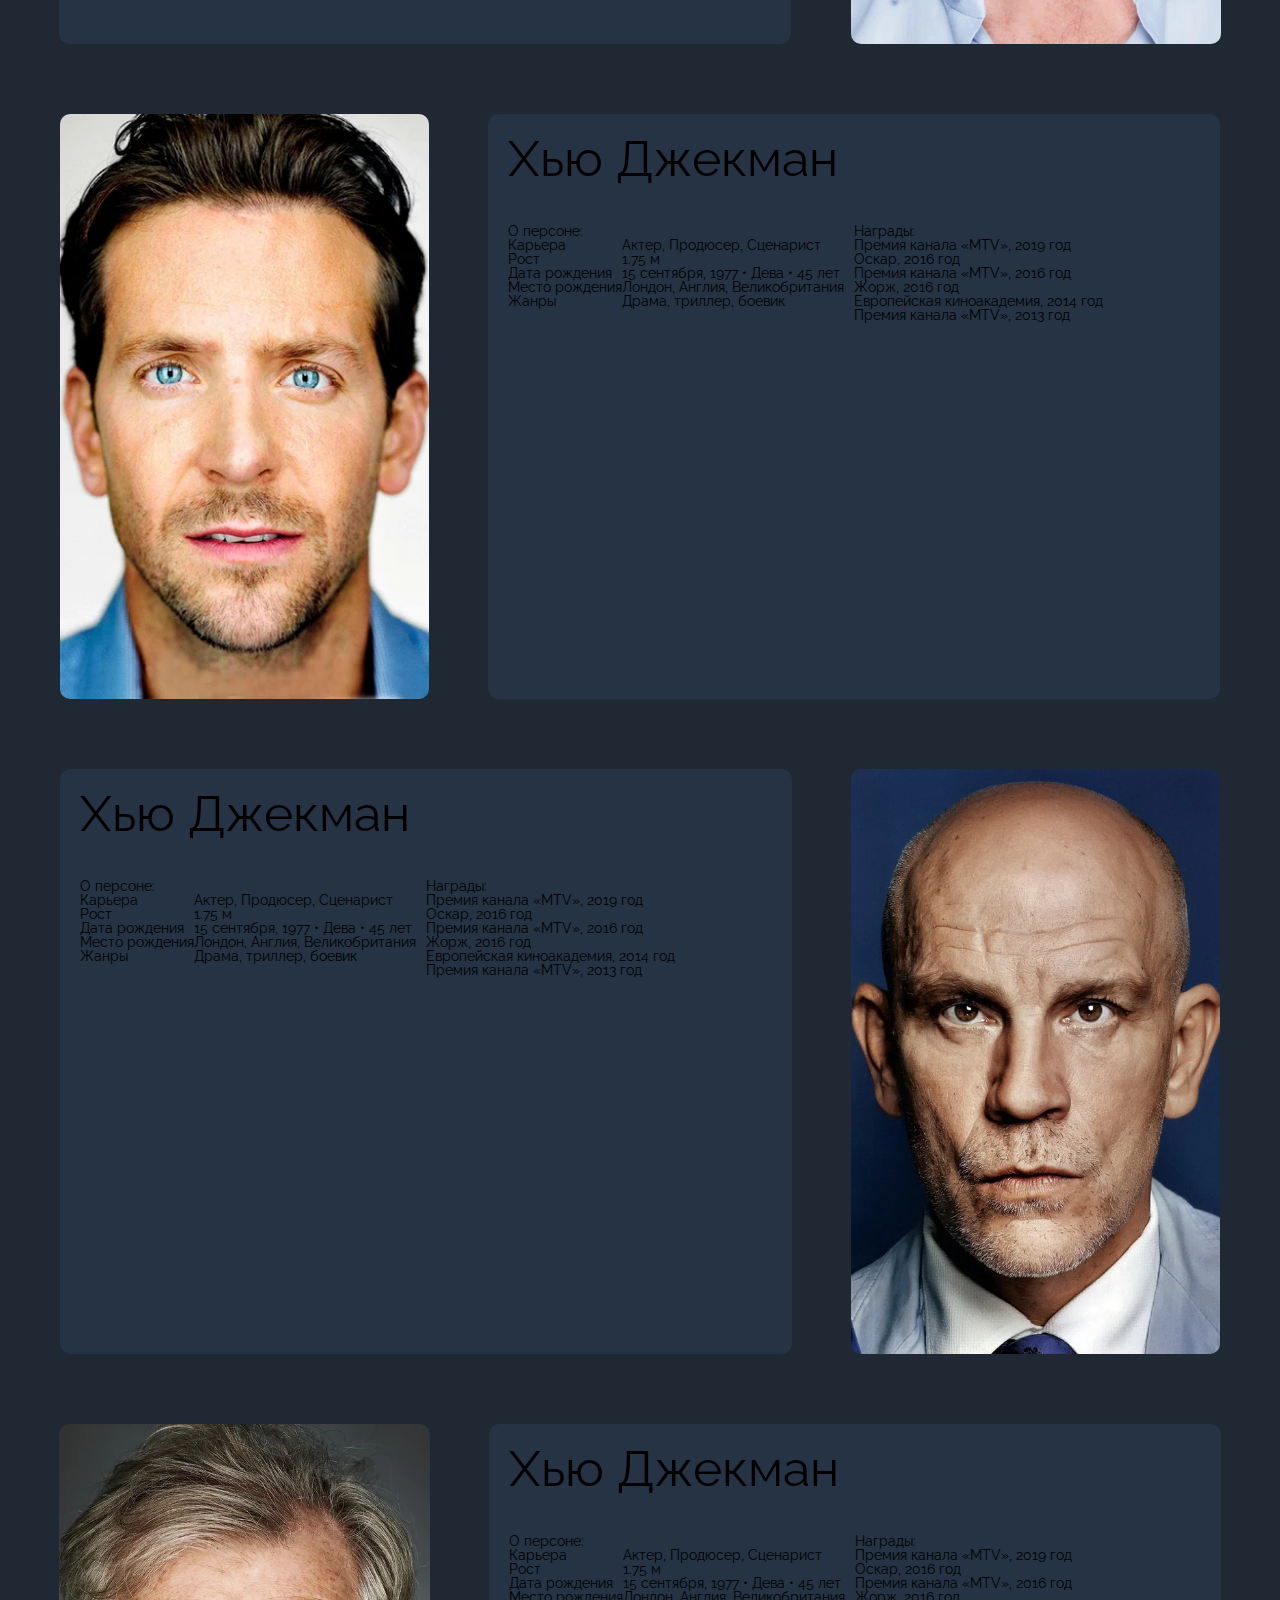
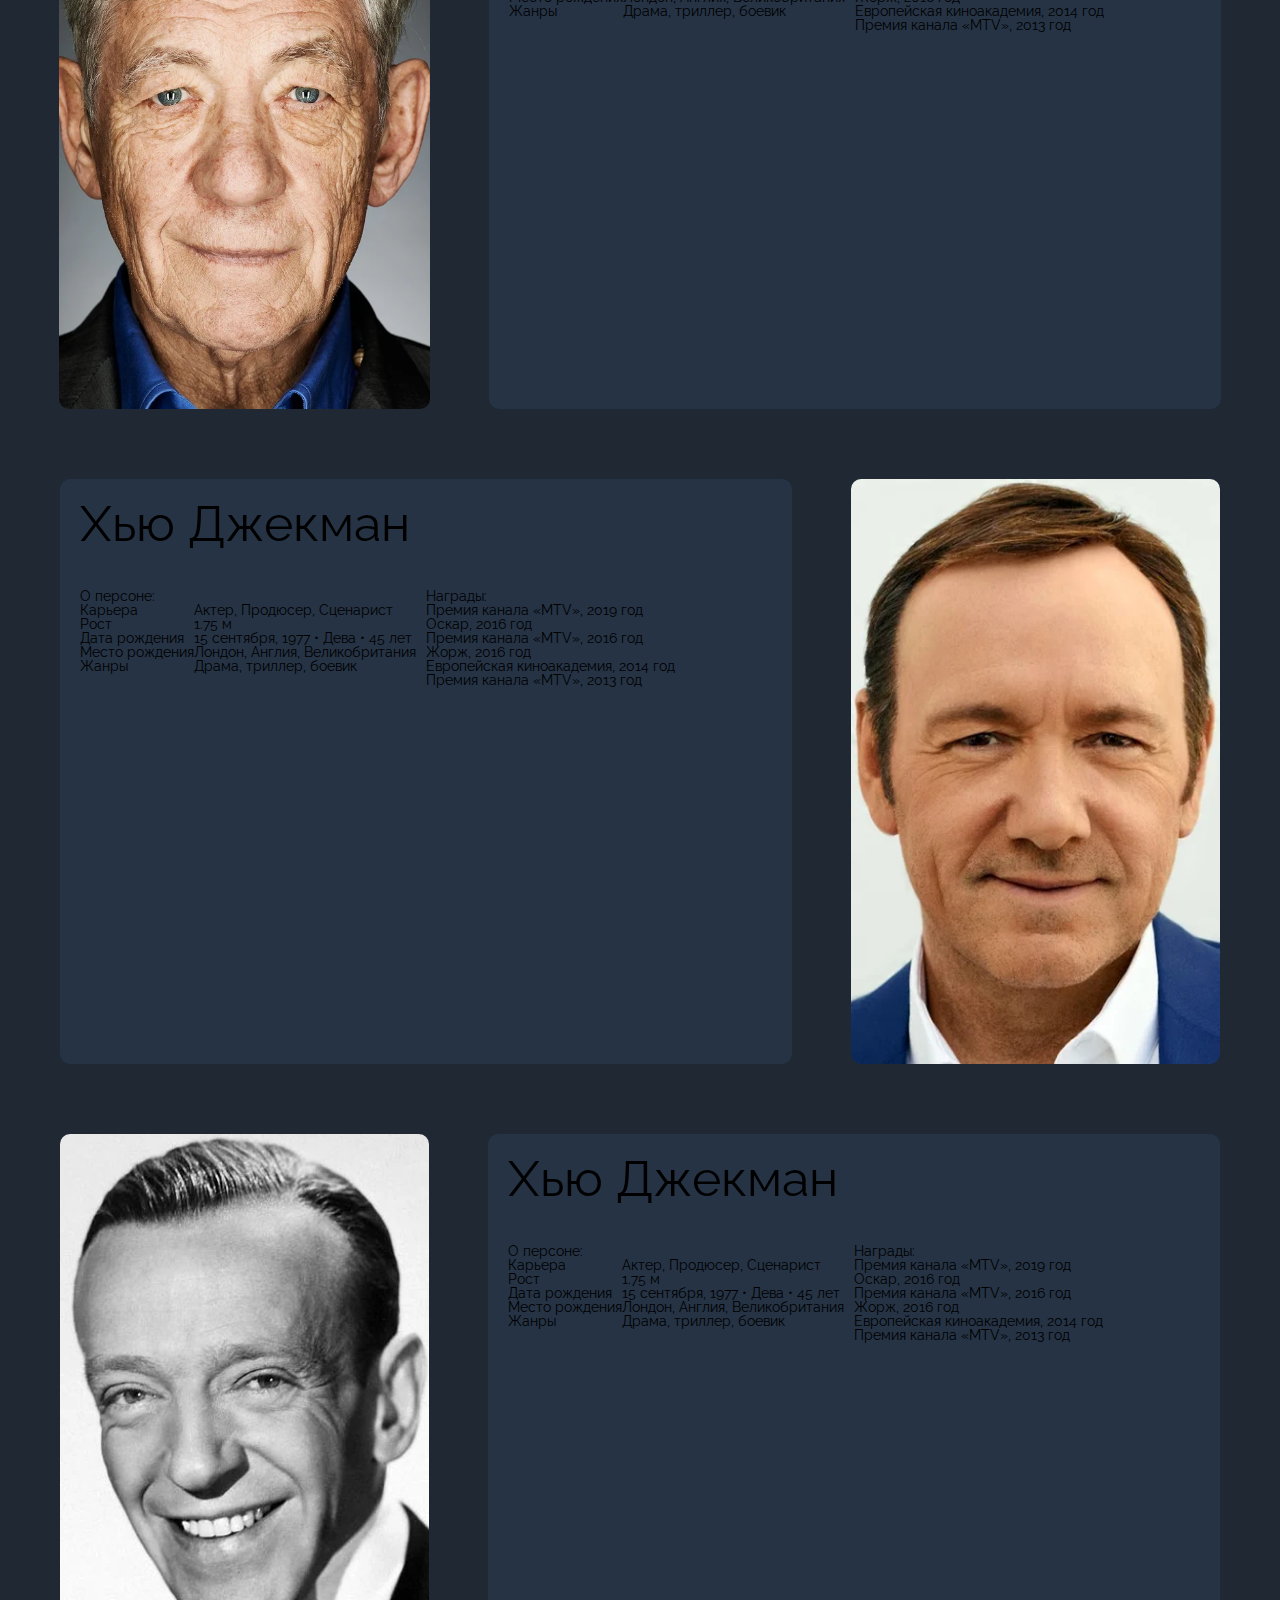
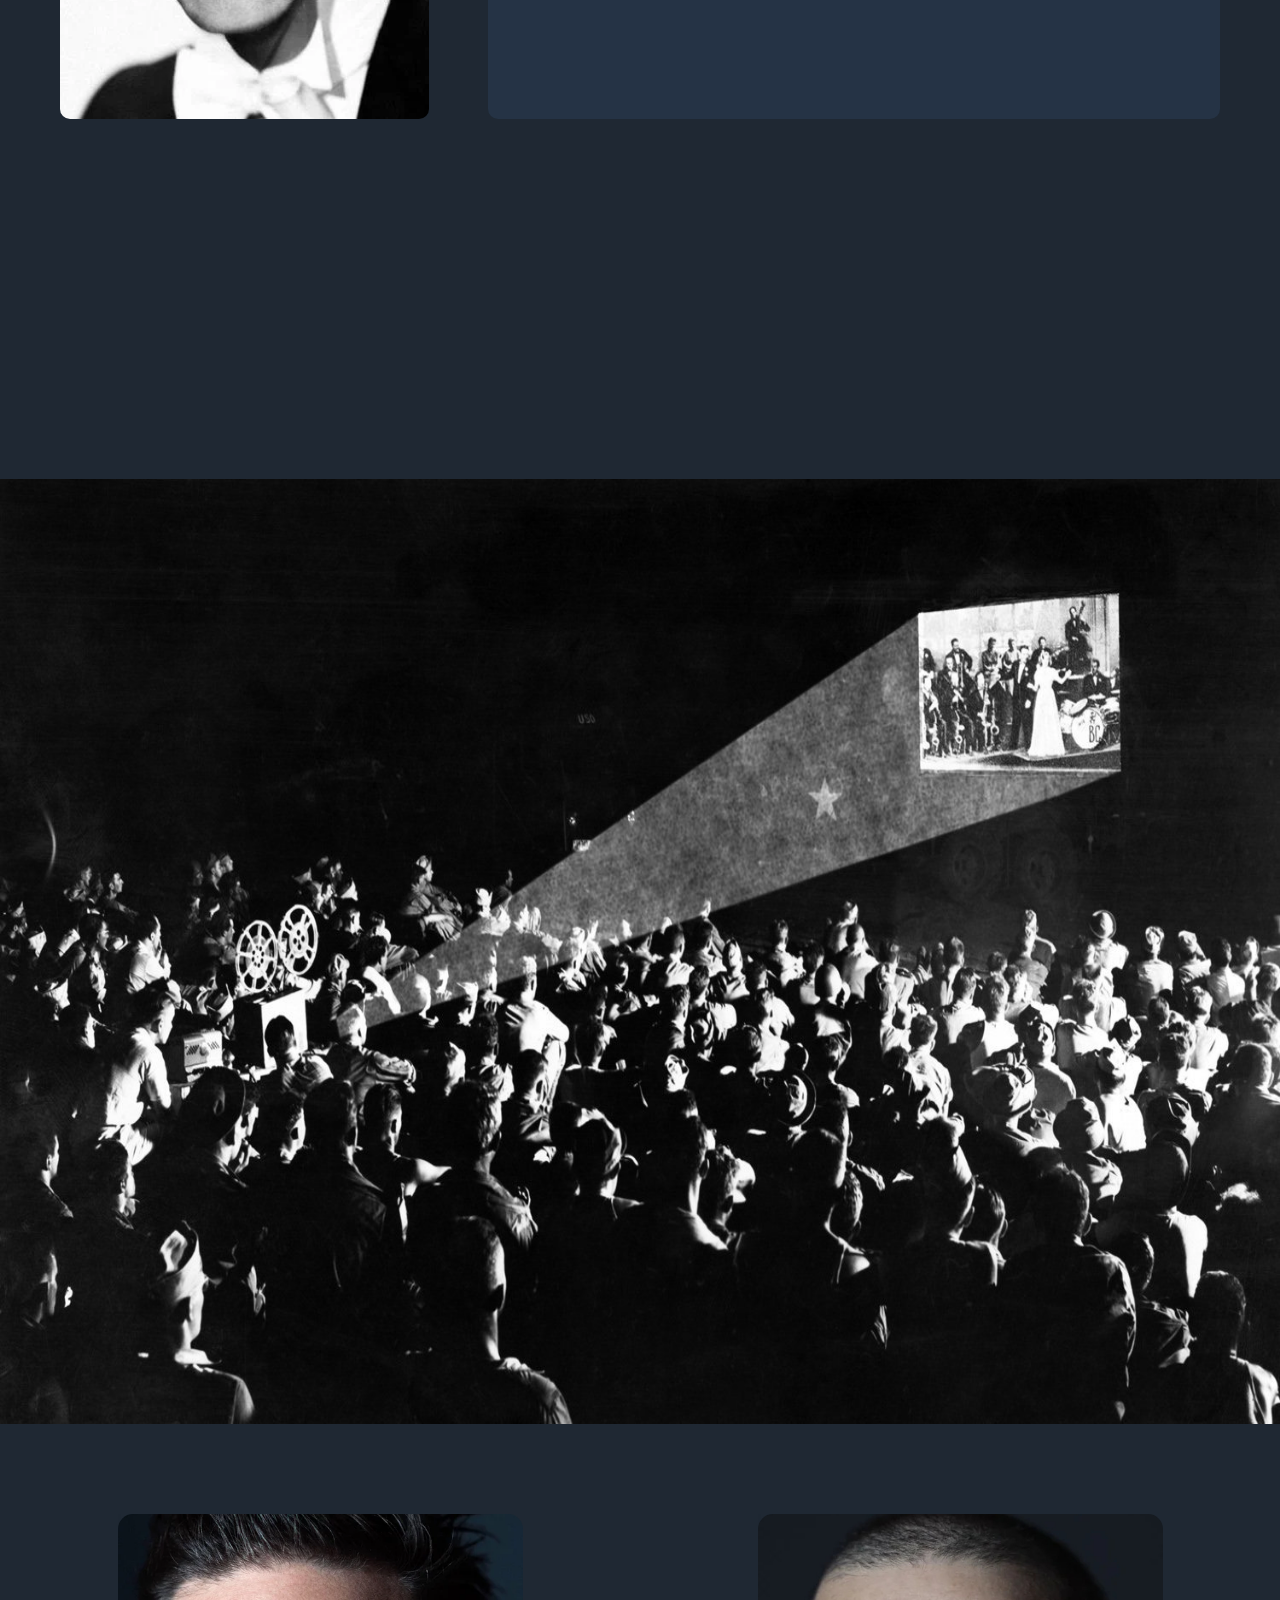
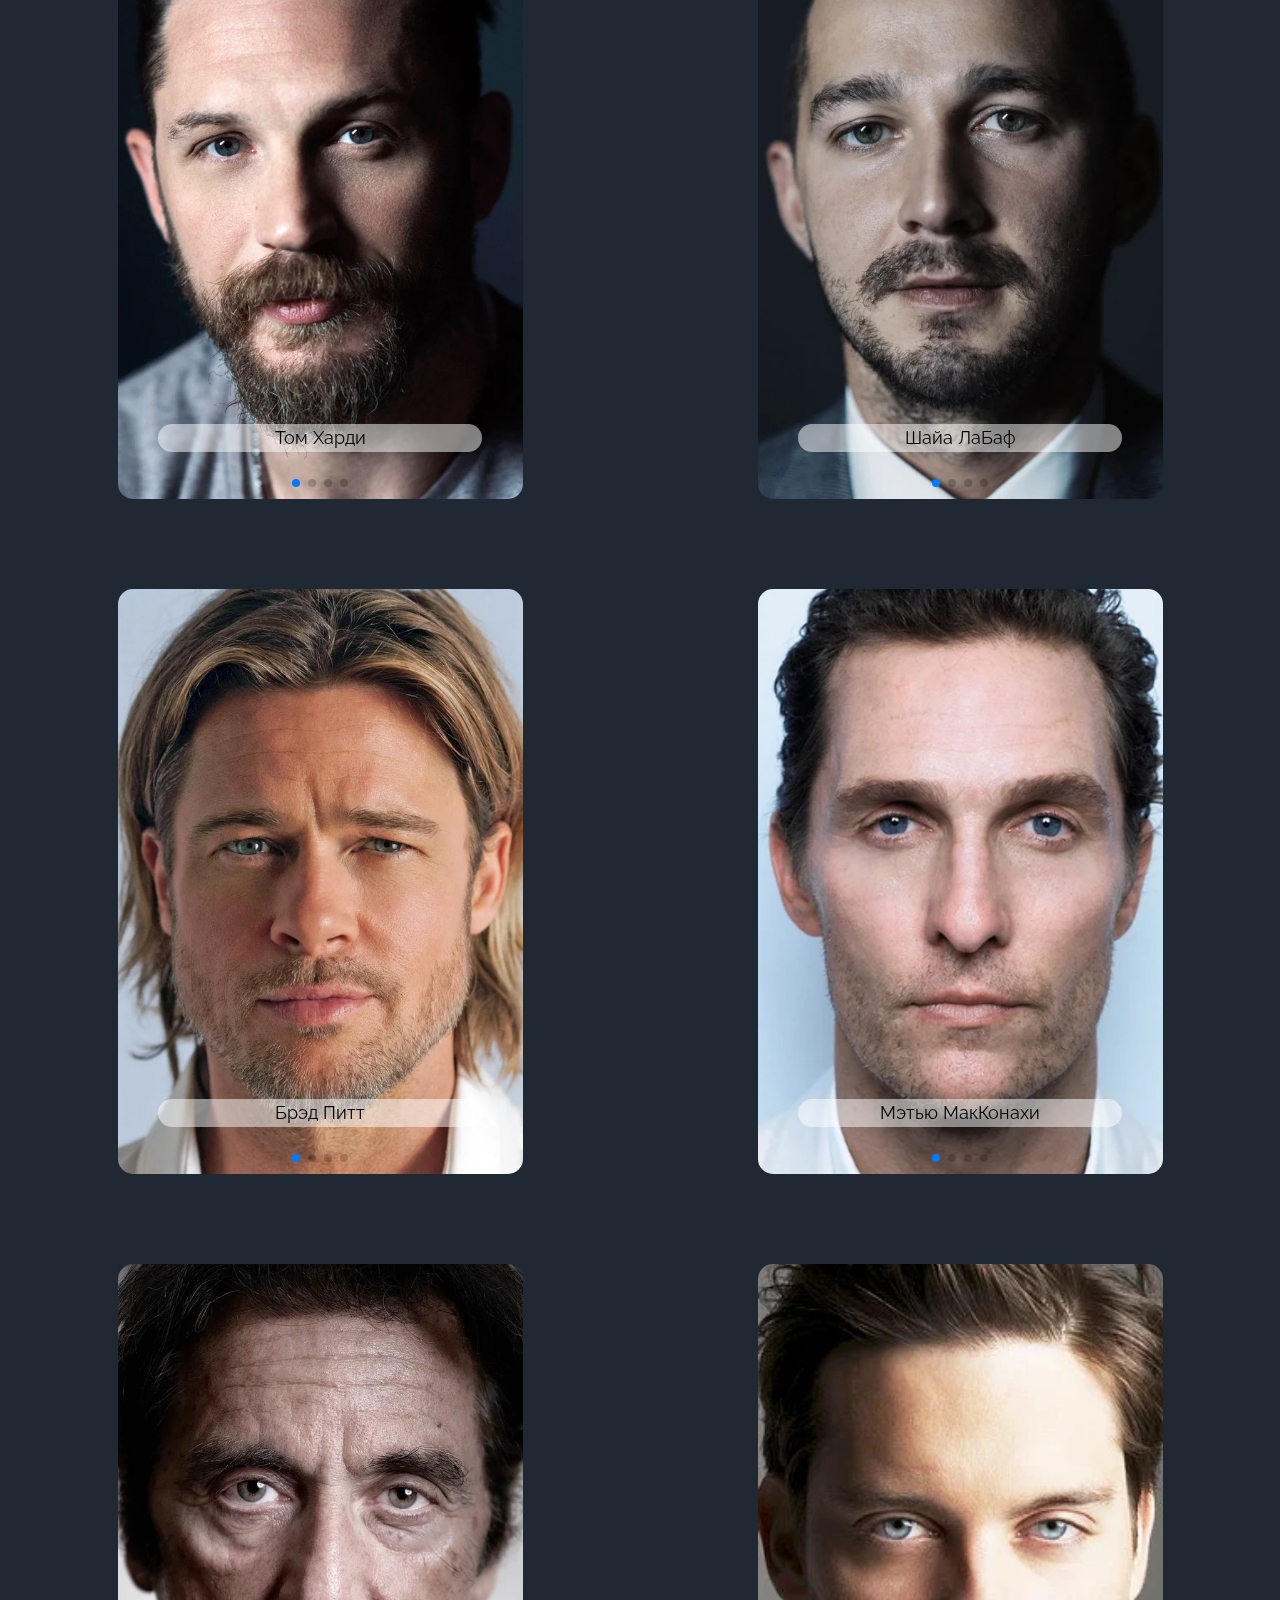
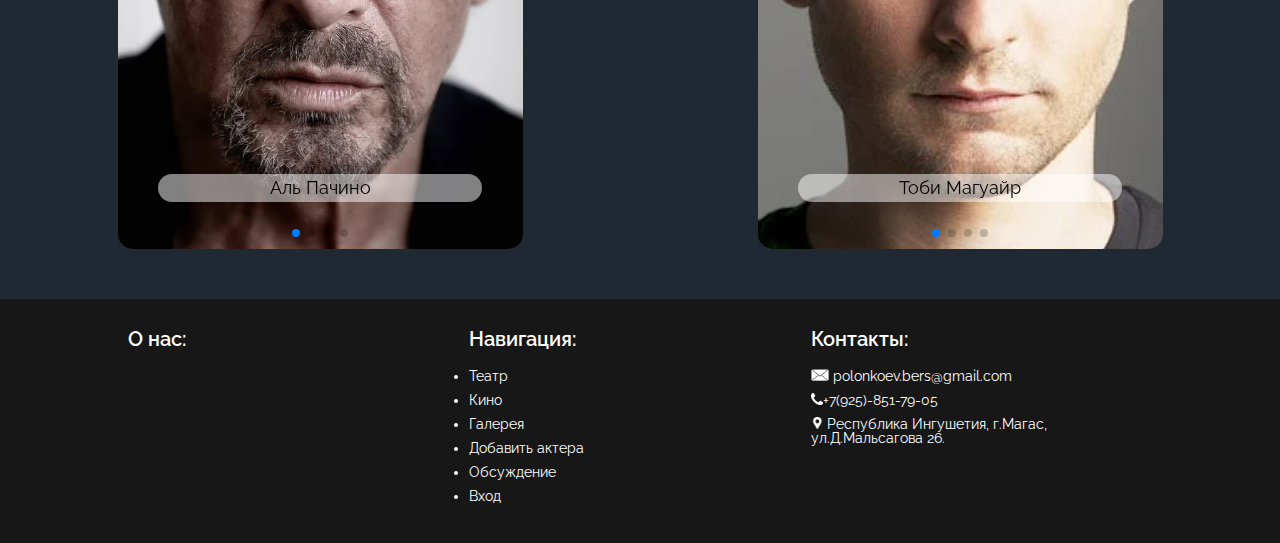
==== commit 7242c527: "123" ====
--- a/index.html
+++ b/index.html
@@ -5,6 +5,8 @@
     <meta charset="UTF-8">
     <meta http-equiv="X-UA-Compatible" content="IE=edge">
     <meta name="viewport" content="width=device-width, initial-scale=1.0">
+    
+    <link rel="icon" href="sources/ico.png" type="image/png">.
     <title>Movie</title>
 
     <link rel="stylesheet" href="css/reset1.css">
@@ -20,7 +22,7 @@
 <body>
     <header class="header">
         <div class="header__container">
-            <a href="" class="header__logo">ashar</a>
+            <a href="index.html" class="header__logo">ashar</a>
             <div class="header__menu menu">
                 <div class="menu__icon">
                     <span></span>
@@ -28,8 +30,10 @@
             </div>
             <nav class="menu__body">
                 <ul class="menu__list">
-                    <li><a data-goto=".content__h1.theatre" href="index.html" class="menu__link">Театр</a></li>
-                    <li><a data-goto=".content__h1.movies" href="index.html" class="menu__link">Кино</a></li>
+                    <li><a data-goto="" href="preindex.html" class="menu__link">Главная</a></li>
+
+                    <li><a data-goto=".main__img.theatre" href="index.html" class="menu__link">Театр</a></li>
+                    <li><a data-goto=".main__img.movies" href="index.html" class="menu__link">Кино</a></li>
                     <li><a data-goto=" " href="gallery.html" class="menu__link">Галерея</a></li>
                     <li><a data-goto=" " href="addActor.html" class="menu__link">Добавить актера</a></li>
                     <li><a data-goto=" " href="discussion.html" class="menu__link">Обсуждение</a></li>
@@ -131,7 +135,10 @@
                         обсуждение их на специальном форуме.
                     </p>
                 </div> -->
-                <h1 class="content__h1 theatre">Театр:</h1>
+                <!-- <h1 class="content__h1 theatre">Театр:</h1> -->
+                <div class="main__img theatre">
+                    <img src="/sources/img/layers/большой русский театр.jpg" alt="" class="header__img">
+                </div>
                 <div class="theatre__wrapper">
                     <div class="sorting">
 
@@ -328,7 +335,11 @@
 
                 </div>
                 <div class="interlayer"></div>
-                <h1 class="content__h1 movies">Кино:</h1>
+
+                <div class="main__img  movies">
+                    <img src="/sources/img/layers/кинотеатр.jpg" alt="" class="header__img">
+                </div>
+                <h1 class="content__h1 movies"></h1>
                 <div class="swiper_wrapper">
                     <div class="swipe_main">
                         <div class="swiper mySwiper_1">
@@ -555,8 +566,7 @@
         <div class="container">
             <div class="about__us">
                 <h2>О нас:</h2>
-                <p>Данный сайт на тематику "Актеры театра и кино" спроектирован и сверстан студентом группы ИКБО-24-21 Полонкоевым Б.А.</p>
-
+                <p></p>
             </div>
             <div class="navbar">
                 <h2>Навигация:</h2>
@@ -582,7 +592,7 @@
                     </div>
                     <div class="item">
                         <a
-                            href="https://yandex.ru/maps/213/moscow/house/ulitsa_baryshikha_12/Z04YdQFgSkQEQFtvfXR1cXxrZw==/?ll=37.360313%2C55.840083&z=15">
+                            href="https://yandex.ru/maps/-/CCUniXA59D">
                             <img src="sources/logo/geo.png" height="12"> Республика Ингушетия, г.Магас, ул.Д.Мальсагова
                             26.
                         </a>
--- a/css/style1.css
+++ b/css/style1.css
@@ -2,7 +2,7 @@
 
 body{
     font-family: 'Raleway', sans-serif;
-    color: black;
+    background-color: #1F2833;
 }
 
 body._lock{
@@ -18,7 +18,7 @@
     z-index: 10;
     min-height: 70px;
     max-height: 3vh;
-    background-color: rgba(181, 156, 75, 0.477);
+    background-color: #171717;
     margin-bottom: 70px;
 }
 
@@ -46,7 +46,7 @@
 .footer{
     flex: 0 0 auto;
     width: 100%;
-    background-color: rgba(181, 156, 75, 0.477);
+    background-color: #171717;
     padding: 30px 0;
     margin-top: 30px;
 }
@@ -91,6 +91,7 @@
 }
 
 @media (min-width: 767px){
+
     .menu__list{
         display: flex;
         align-items: center;
@@ -102,7 +103,6 @@
     .actor:nth-child(odd){
         flex-direction: row-reverse;
     }
-
 }
 
 
@@ -117,6 +117,15 @@
 }
 body::-webkit-scrollbar-thumb:hover{
     background-color: bisque;
+}
+
+
+colors{
+    color: #c7493a;
+    color: #a33327;
+    color: #5CDB95;
+    color: #171717;
+    color: #379683;
 }
 
 
@@ -130,7 +139,7 @@
 
 
 .main{
-    margin-top: 70px;
+    margin-top: 30px;
     width: 100%;
     /* padding: 0 5vh; */
 }
@@ -252,6 +261,7 @@
   
 .button{
     opacity: 0;
+
 }
   
 .content .swiper_wrapper{
@@ -259,13 +269,14 @@
     width: 100%;
     justify-content: space-around;
     flex-wrap: wrap;
-    padding: 0 15px;
+
     padding-bottom: 20px;
 }
 
 .content__h1.movies, .swiper_wrapper{
-    background-color: rgba(173, 216, 230,0.5);
-}
+    /* background-color: rgba(173, 216, 230,0.5); */
+}
+
   
 @media (max-width: 600px) {
     .button{
@@ -273,24 +284,46 @@
     }
 }
 
+.main__img{
+    width: 100%;
+    height: 105vh;
+}
+
+.header__img{
+    width: 100%;
+    height: 100%;
+
+}
+
+
 .theatre__wrapper{
     display: grid;
 }
 
 .theatre__wrapper .img__wrapper{
+    
+    /* overflow: hidden; */
+}
+
+.theatre__wrapper img{
+    border: hidden;
+    border-radius: 10px;
+    height: 100%;
     height: 65vh;
-}
-
-.theatre__wrapper img{
-    height: 100%;
+    transition-duration:0.5s ;
+
+}
+
+.theatre__wrapper img:hover{
+    transform: scale(1.15);
 }
 
 .theatre__wrapper .actor{
     margin-top: 70px;
-    width: 100vw;
-    display: flex;
-    justify-content: space-around;
-    background-color: rgb(161, 214, 214);
+    width: 100%;
+    display: flex;
+    justify-content: space-evenly;
+    /* background-color: rgb(161, 214, 214); */
 }
 
 
@@ -302,7 +335,11 @@
 }
 
 .about__actor{
-    width: 50%;   
+    min-width: 20%;
+    padding: 20px;
+    border: hidden;
+    border-radius: 10px;   
+    background-color: #253345;
     display: grid;
     grid-template-columns: 1fr 1fr;
     grid-template-rows: 90px auto;
@@ -399,6 +436,7 @@
 	align-items: center;
 	justify-content: center;
 	display: none;
+    margin-top: 50px;
     
 
 
@@ -583,7 +621,7 @@
         top: 0;
         left: 0;
         height: 70px;
-        background-color: rgba(181, 156, 75, 0.477);
+        background-color: red;
 
         z-index: 5;
     }
@@ -599,6 +637,8 @@
     .menu__link{
         font-size: 24px;
     } 
+
+
 
 
 
@@ -613,7 +653,8 @@
     }
 
     .actor .img__wrapper{
-        height: 150px;
+        height: 300px;
+        margin-bottom: 10px;
     }
 
 
@@ -625,6 +666,11 @@
         /* align-content: space-between; */
     }
 
+    .theatre__wrapper .actor .img__wrapper{
+        height: 65vh;
+
+    }
+
     .about__actor > div{
         margin-bottom: 30px;
         
@@ -660,6 +706,7 @@
 
 
     .footer .container{
+        width: 100%;
         grid-template-columns: 1fr;
         /* width: 100%; */
         text-align: center;
@@ -699,6 +746,7 @@
 
     .modal{
         width: 90%;
+        min-height: 100vh;
     }
 
     .modal__content{
@@ -712,15 +760,18 @@
     .bio__wrapper{
         height: 70%;
         width: 100%;
-        justify-content:space-between;
+        flex-direction: column;
+    }
+
+    .modal__h1{
+        /* margin-bottom: 10px; */
     }
 
 
     .rewards{
         /* height: 500px; */
-        height: 65%;
-        width: 35%;
-        overflow: scroll;
+        overflow: visible;
+        /* width: 80%; */
         padding-right: 10px;
         margin-left: 10px;
     }
@@ -734,6 +785,7 @@
         width: 70%;
         justify-content: space-between;
         border-right: none;
+        overflow: visible;
     }
 
     .modal__info{
@@ -745,9 +797,17 @@
         overflow: scroll;
     }
 
-    
-
-    
+
+    .main__img{
+        /* width: 100%; */
+        height: 100%;
+        overflow: hidden;
+    }
+
+    /* .header__img{
+        width: 120%;
+        padding-left: 40px;
+    } */
 }
 
 .interlayer{
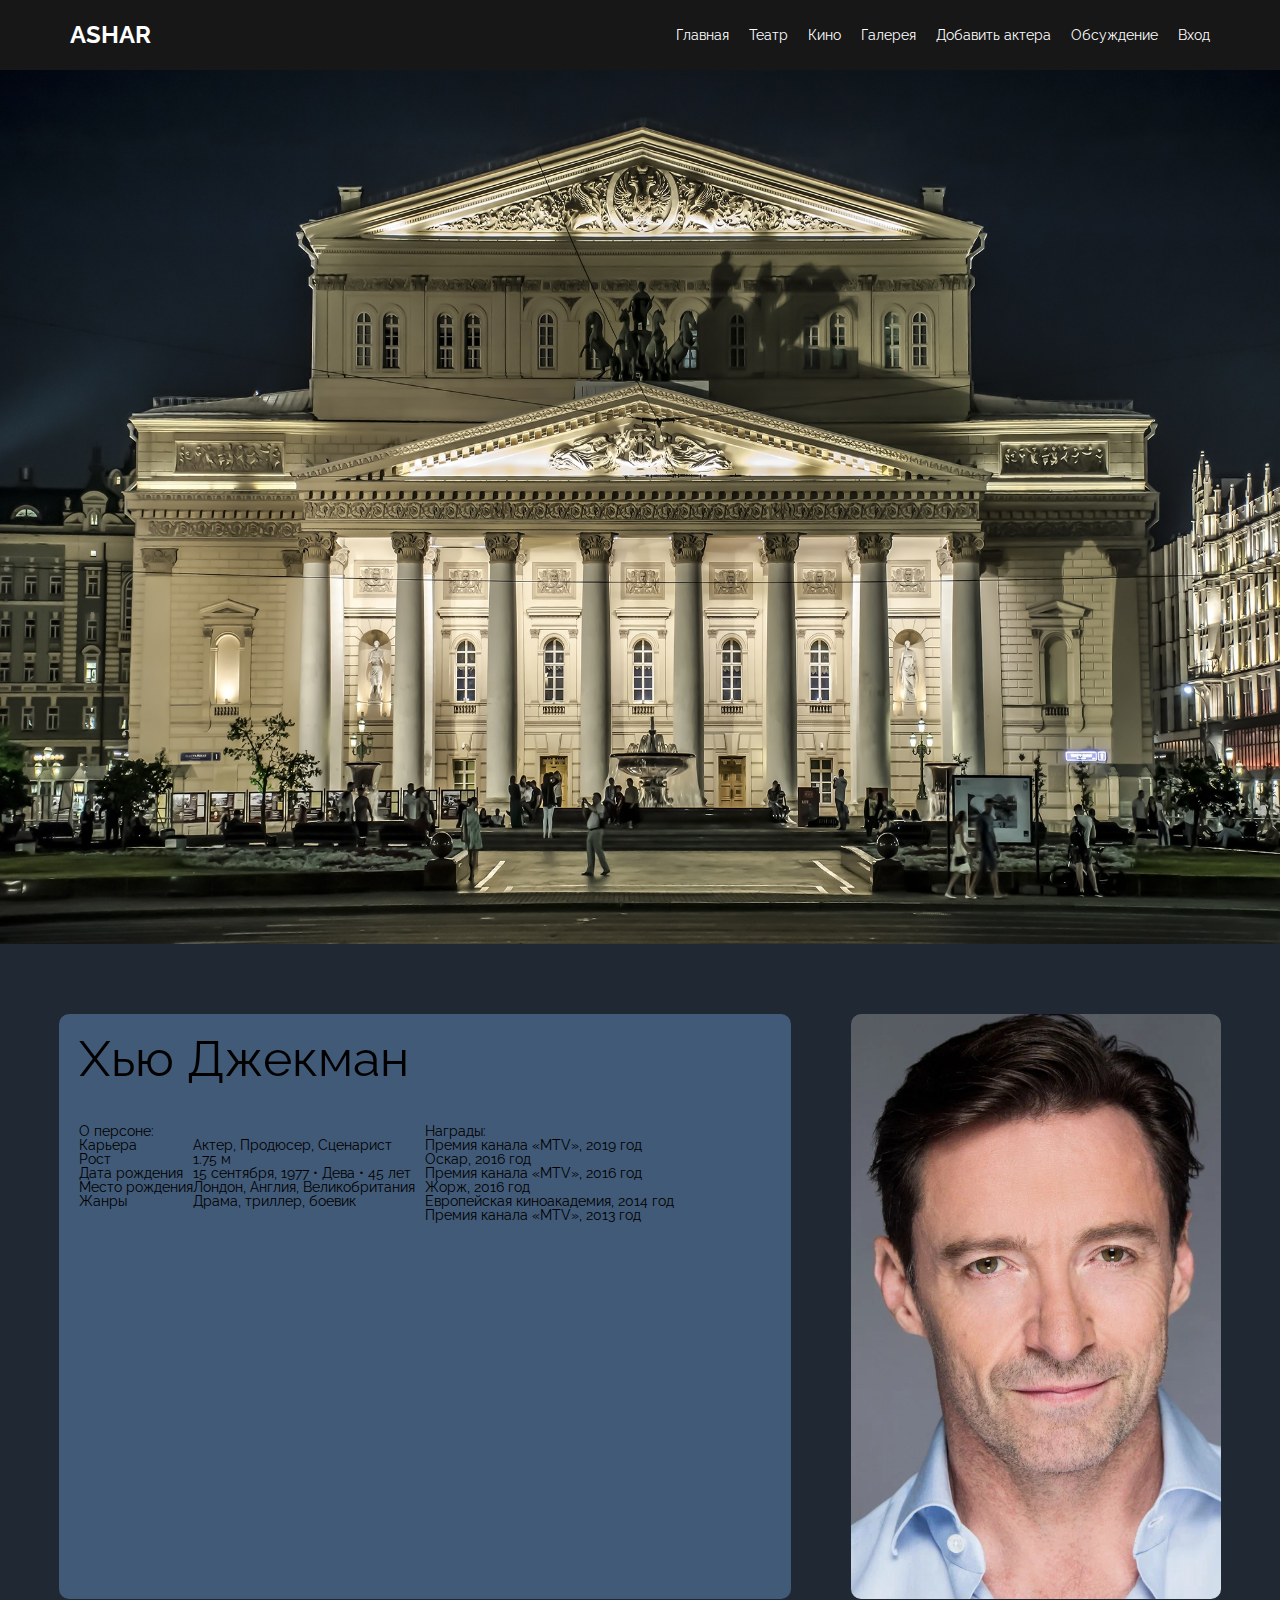
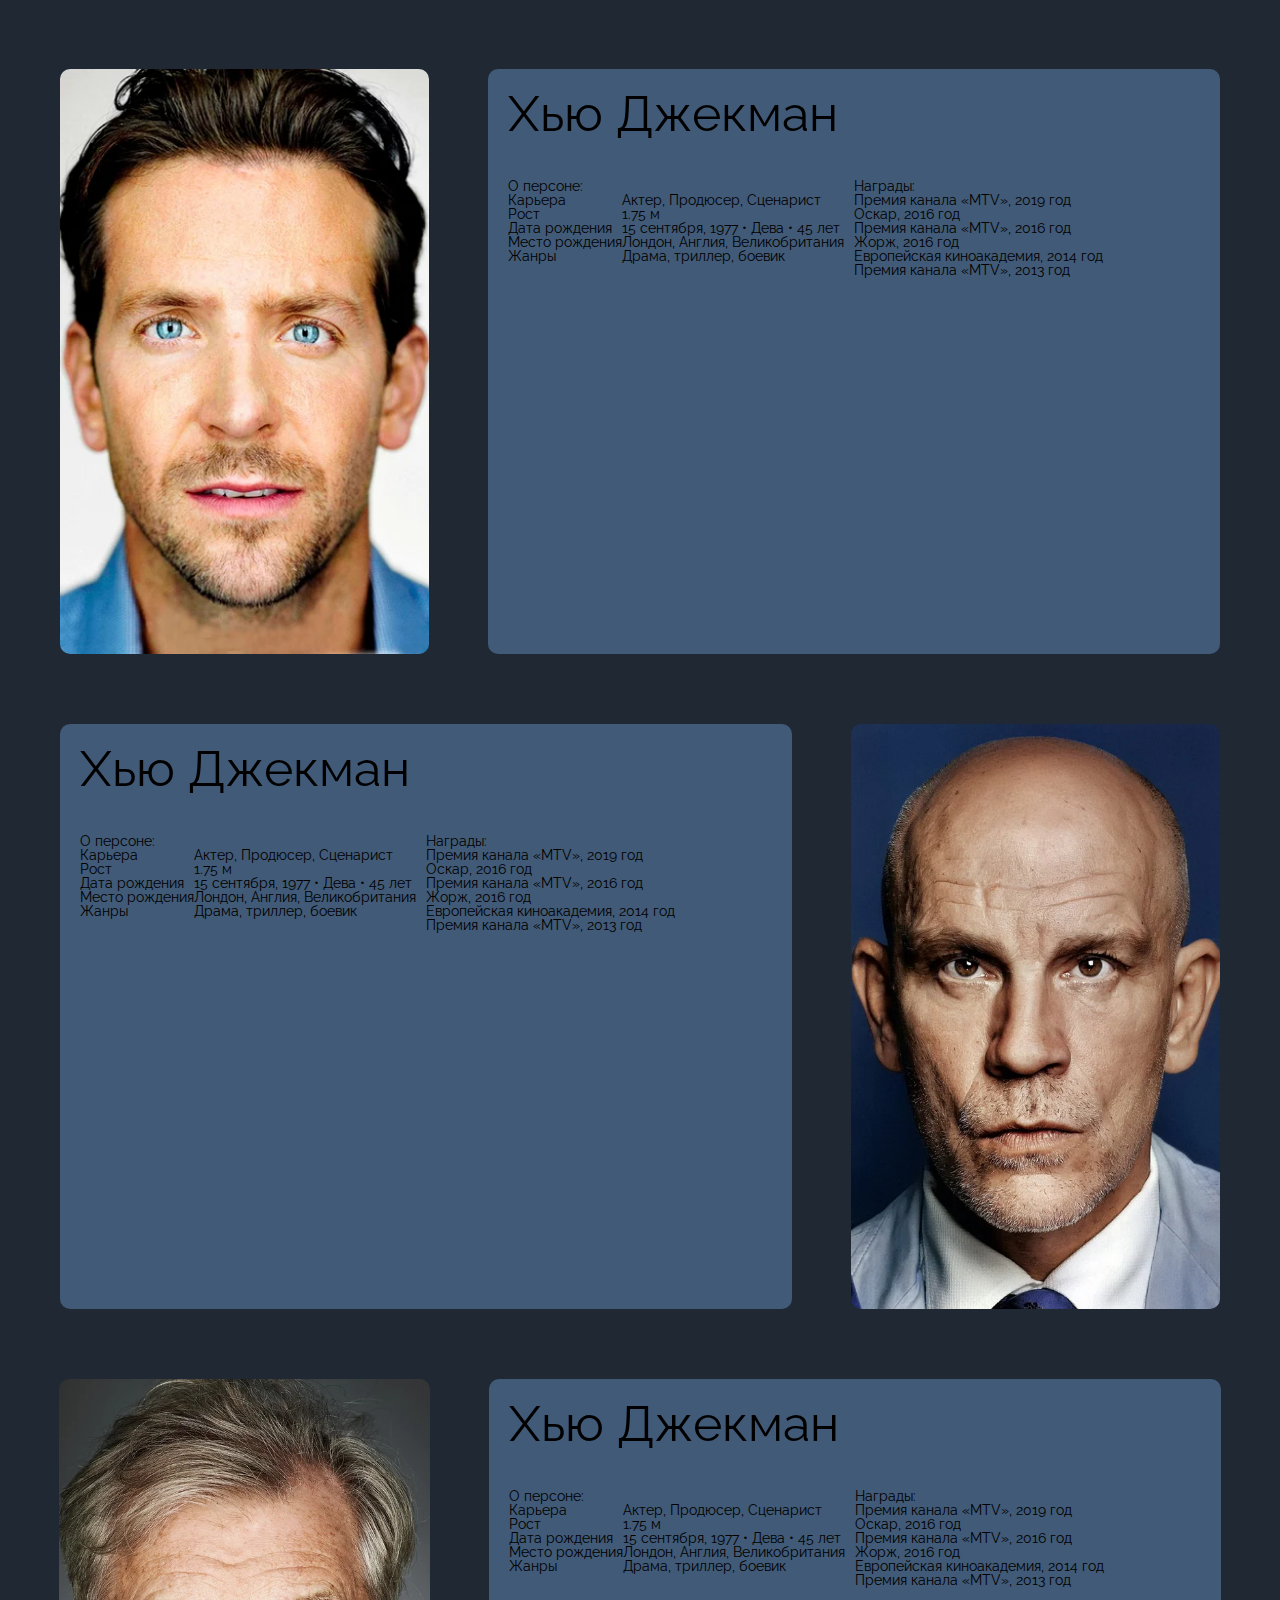
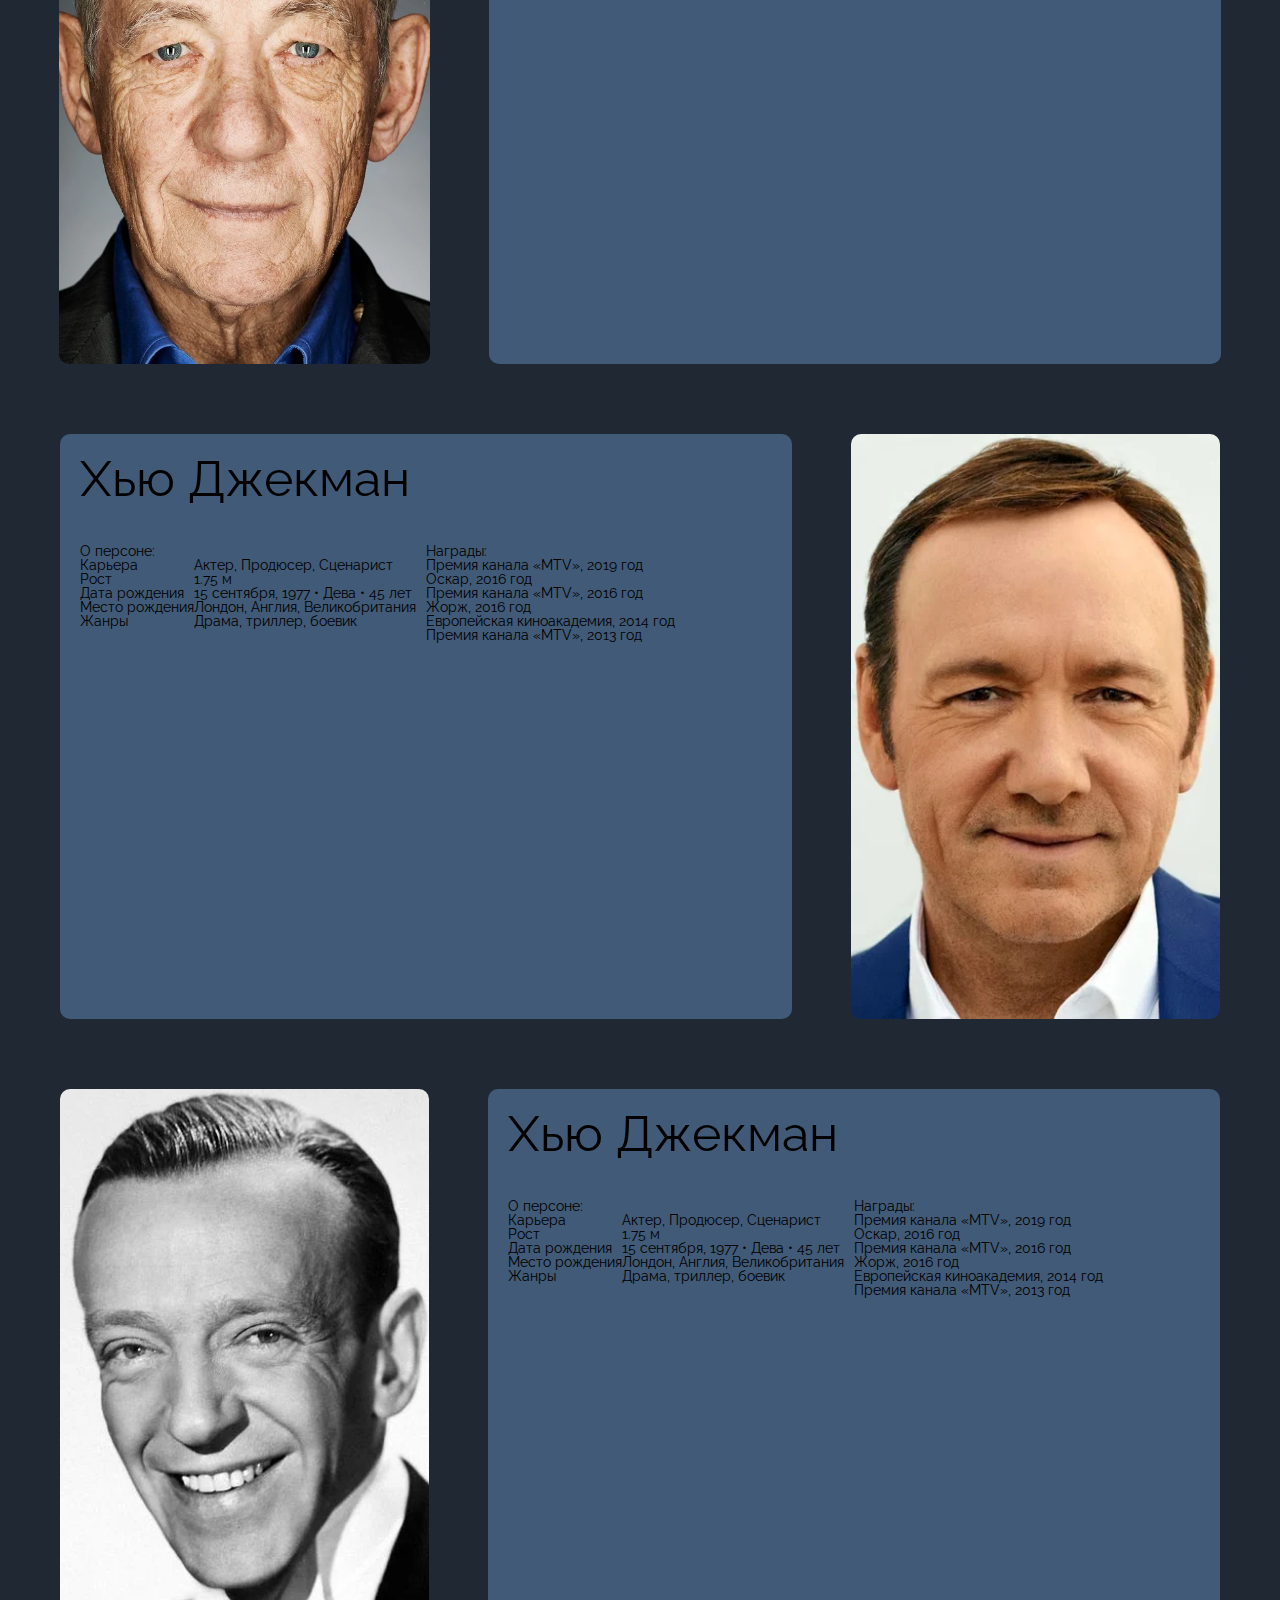
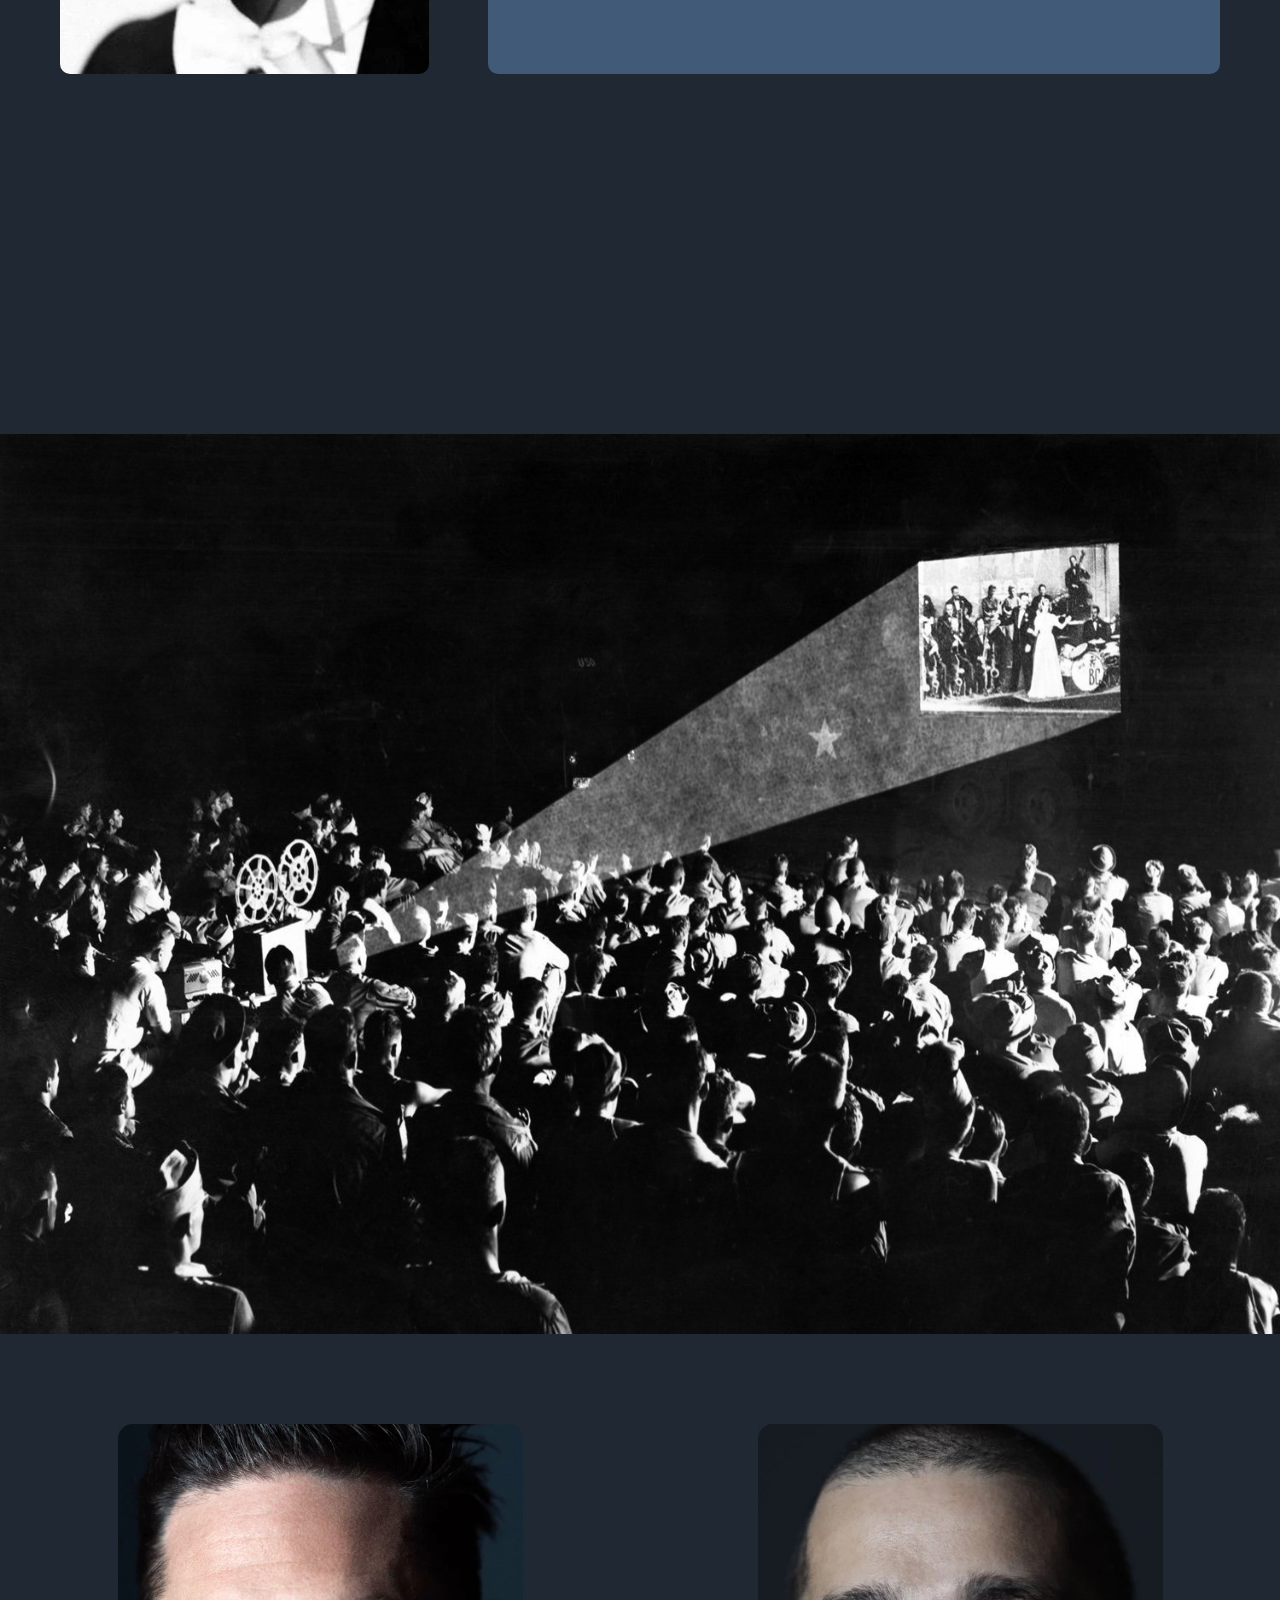
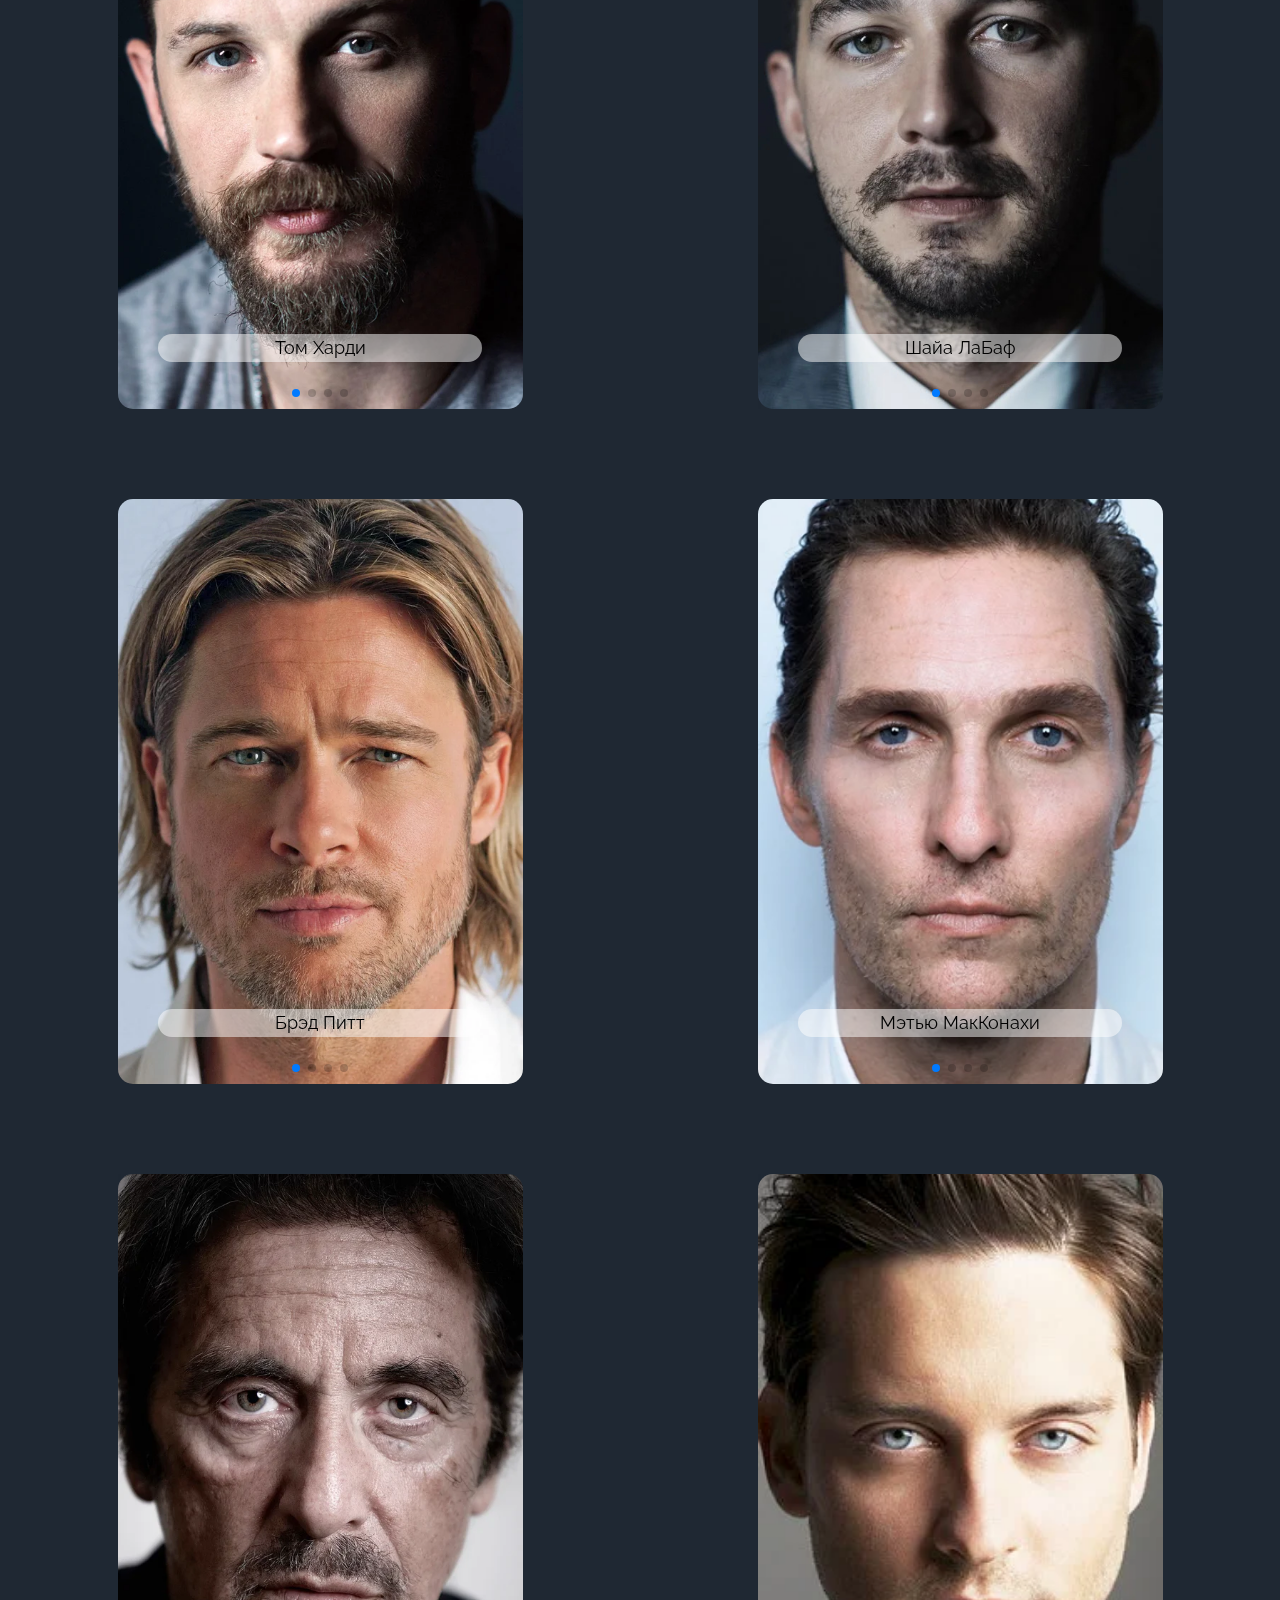
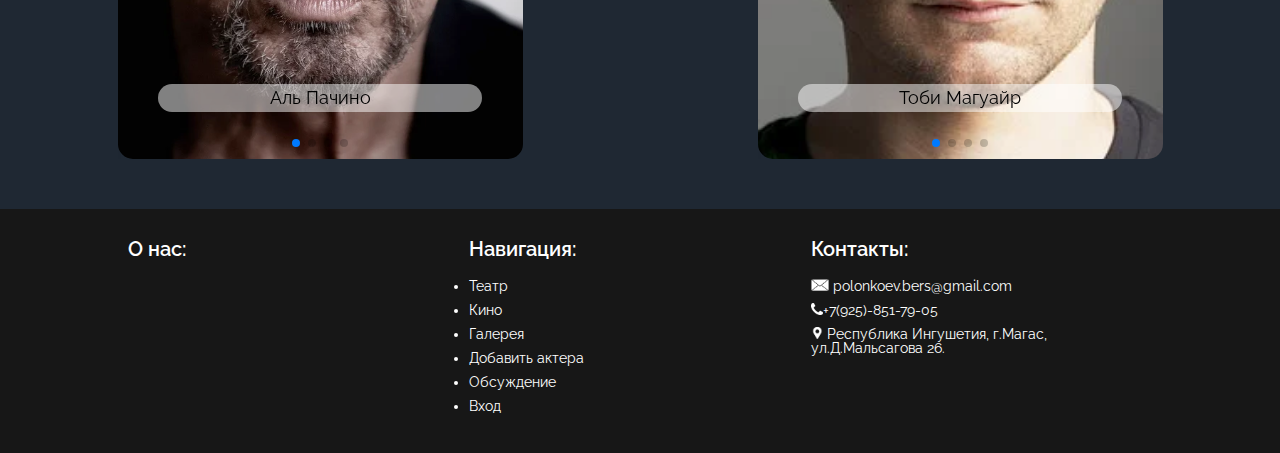
==== commit 31467ec4: "1234" ====
--- a/index.html
+++ b/index.html
@@ -137,7 +137,7 @@
                 </div> -->
                 <!-- <h1 class="content__h1 theatre">Театр:</h1> -->
                 <div class="main__img theatre">
-                    <img src="/sources/img/layers/большой русский театр.jpg" alt="" class="header__img">
+                    <img src="./sources/img/layers/bigTheatre.jpg" alt="" class="header__img">
                 </div>
                 <div class="theatre__wrapper">
                     <div class="sorting">
@@ -337,7 +337,7 @@
                 <div class="interlayer"></div>
 
                 <div class="main__img  movies">
-                    <img src="/sources/img/layers/кинотеатр.jpg" alt="" class="header__img">
+                    <img src="./sources/img/layers/кинотеатр.jpg" alt="" class="header__img">
                 </div>
                 <h1 class="content__h1 movies"></h1>
                 <div class="swiper_wrapper">
--- a/css/style1.css
+++ b/css/style1.css
@@ -11,14 +11,14 @@
 
 
 header{
-    position: fixed;
+    position:absolute;
     top: 0;
     left: 0;
     width: 100%;
     z-index: 10;
     min-height: 70px;
     max-height: 3vh;
-    background-color: #171717;
+    background-color: rgb(23, 23, 23);
     margin-bottom: 70px;
 }
 
@@ -286,13 +286,13 @@
 
 .main__img{
     width: 100%;
-    height: 105vh;
-}
+    height: 100vh;
+}
+
 
 .header__img{
     width: 100%;
     height: 100%;
-
 }
 
 
@@ -339,7 +339,7 @@
     padding: 20px;
     border: hidden;
     border-radius: 10px;   
-    background-color: #253345;
+    background-color: #415a77;
     display: grid;
     grid-template-columns: 1fr 1fr;
     grid-template-rows: 90px auto;
@@ -616,12 +616,12 @@
 
     .menu__body::before{
         content:"";
-        position: fixed;
+        position: absolute;
         width: 100%;
         top: 0;
         left: 0;
         height: 70px;
-        background-color: red;
+        background-color: rgb(23, 23, 23);
 
         z-index: 5;
     }
@@ -647,7 +647,7 @@
         min-height: 65vh;
         /* flex-direction: column; */
         flex-wrap: wrap;
-        width: 100vw;
+        width: 100%;
         padding-bottom: 30px;
         padding-top: 30px;
     }
@@ -659,7 +659,7 @@
 
 
     .about__actor{
-        width: 100vw;
+        width:auto;
         display: flex;
         flex-direction: column;
         text-align: center;
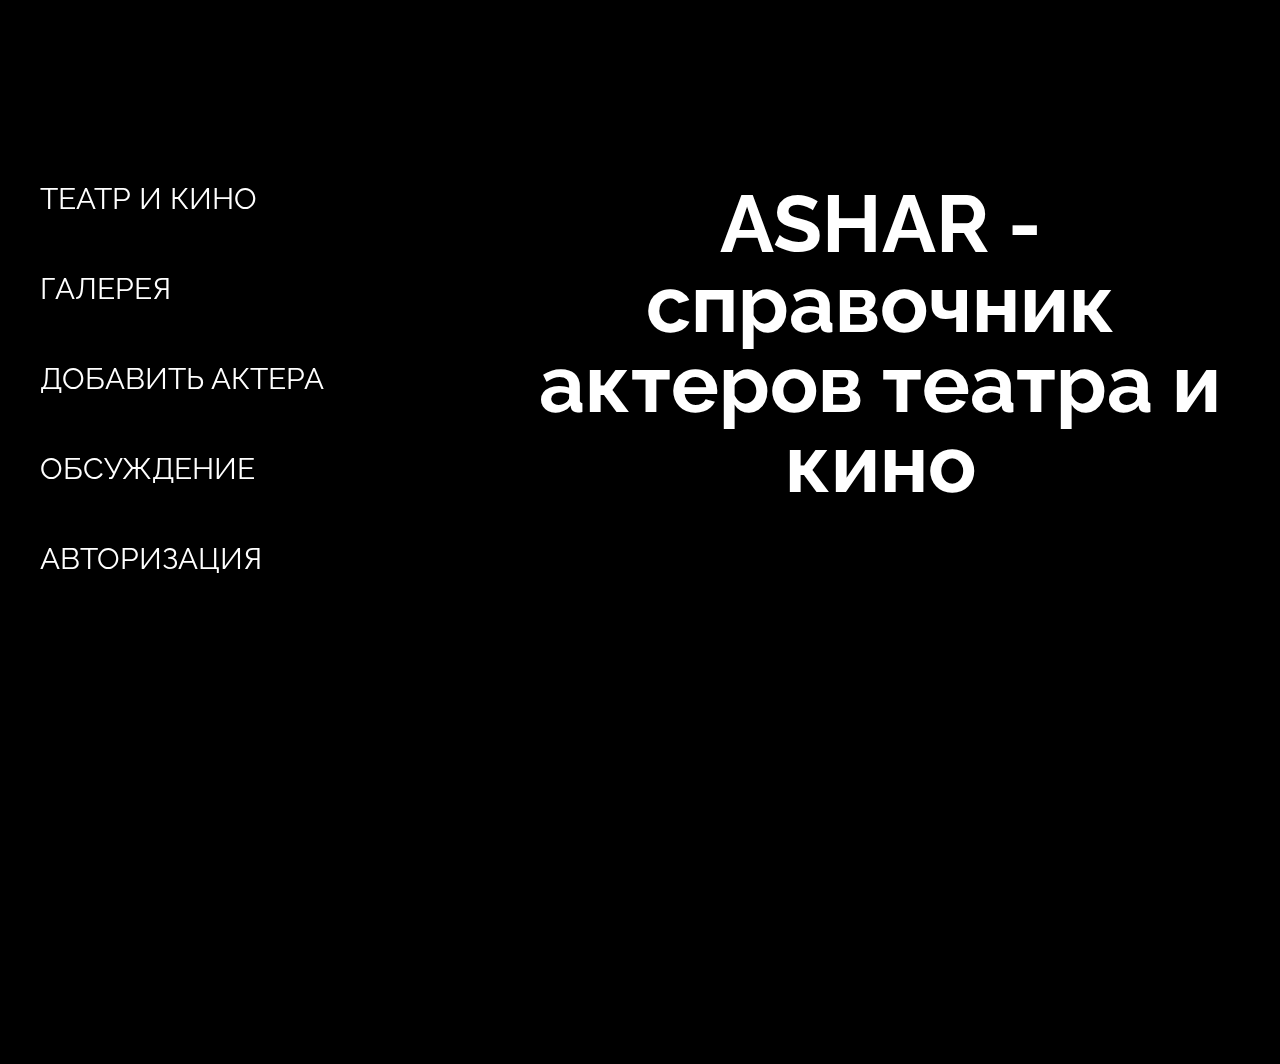
==== commit 2fbbf16e: "12312312" ====
--- a/index.html
+++ b/index.html
@@ -12,6 +12,7 @@
     <link rel="stylesheet" href="css/reset1.css">
     <link rel="stylesheet" href="https://cdn.jsdelivr.net/npm/swiper@8/swiper-bundle.min.css" />
     <link rel="stylesheet" href="css/style1.css">
+    <link rel="stylesheet" href="css/preindex.css">
 
 
 
@@ -20,594 +21,41 @@
 </head>
 
 <body>
-    <header class="header">
-        <div class="header__container">
-            <a href="index.html" class="header__logo">ashar</a>
-            <div class="header__menu menu">
-                <div class="menu__icon">
-                    <span></span>
-                </div>
-            </div>
-            <nav class="menu__body">
-                <ul class="menu__list">
-                    <li><a data-goto="" href="preindex.html" class="menu__link">Главная</a></li>
+    <video autoplay loop muted class="bgvideo" id="bgvideo">
+        <source src="./sources/video/video1.mp4" type="video/mp4"></source>
+       </video>
 
-                    <li><a data-goto=".main__img.theatre" href="index.html" class="menu__link">Театр</a></li>
-                    <li><a data-goto=".main__img.movies" href="index.html" class="menu__link">Кино</a></li>
-                    <li><a data-goto=" " href="gallery.html" class="menu__link">Галерея</a></li>
-                    <li><a data-goto=" " href="addActor.html" class="menu__link">Добавить актера</a></li>
-                    <li><a data-goto=" " href="discussion.html" class="menu__link">Обсуждение</a></li>
-                    <li><a data-goto=" " href="login.html" class="menu__link">Вход</a></li>
-                </ul>
-            </nav>
-        </div>
-    </header>
+    
+    
 
-    <div class="modals">
-        <div class="modal-overlay">
-            <div class="modal modal--1" data-target="form-popup">
-                <div class="modal__content">
-                    <div class="img__modal__wrap">
-                        <img src="./sources/img/cinema/Том Харди.webp" height="100%" alt="">
-                    </div>
-                    <div class="modal__info">
-                        <h1 class="modal__h1">Том Харди:</h1>
-                        <div class="bio__wrapper">
-                            <div class="bio">
-                                <p class="pre">Карьера<br>
-                                    Рост<br>
-                                    Дата рождения<br>Место рождения<br>
-                                    Жанры</p>
-                                <p class="post">
-                                    Актер, Продюсер, Сценарист<br>
-                                    1.75 м<br>
-                                    15 сентября, 1977 45 лет<br>
-                                    Лондон, Англия, Великобритания<br>
-                                    Драма, триллер, боевик</p>
-
-                            </div>
-                            <div class="rewards">
-                                
-                                <p>Награды:<br>
-                                    Премия канала «MTV», 2019 год<br>
-                                    Оскар, 2016 год<br>
-                                    Премия канала «MTV», 2016 год<br>
-                                    Жорж, 2016 год<br>
-                                    Европейская киноакадемия, 2014 год<br>
-                                    Премия канала «MTV», 2013 год<br>
-                                </p>
-                            </div>
-
-
-                        </div>
-                    </div>
-
-                </div>
-
-            </div>
-            <div class="modal modal--2" data-target="me-popup">
-                <div class="modal__content">
-                    <div class="img__modal__wrap">
-                        <img src="./sources/img/cinema/Шайа-ЛаБаф.jpeg" height="100%" alt="">
-                    </div>
-                    <div class="modal__info">
-                        <h1 class="modal__h1">Шайа ЛаБаф:</h1>
-                        <div class="bio__wrapper">
-                            <div class="bio">
-                                <p class="pre">Карьера<br>
-                                    Рост<br>
-                                    Дата рождения<br>Место рождения<br>
-                                    Жанры</p>
-                                <p class="post">
-                                    Актер, Продюсер, Сценарист<br>
-                                    1.75 м<br>
-                                    15 сентября, 1977 45 лет<br>
-                                    Лондон, Англия, Великобритания<br>
-                                    Драма, триллер, боевик</p>
-
-                            </div>
-                                <p class="rewards">Награды:<br>
-                                    Премия канала «MTV», 2019 год<br>
-                                    Оскар, 2016 год<br>
-                                    Премия канала «MTV», 2016 год<br>
-                                    Жорж, 2016 год<br>
-                                    Европейская киноакадемия, 2014 год<br>
-                                    Премия канала «MTV», 2013 год<br>
-                                </p>
-
-                        </div>
-                    </div>
-                </div>
-            </div>
-        </div>
-
-    </div>
-    </div>
 
 
     <main class="main">
+
         <div class="container">
             <div class="content">
+                
+                <div class="link__wrapper">
+                    <div class="link"><a href="kino.html">Театр и кино</a></div>
+                    <div class="link"><a href="gallery.html">Галерея</a></div>
+                    <div class="link"><a href="addActor.html">Добавить актера</a></div>
+                    <div class="link"><a href="discussion.html">Обсуждение</a></div>
+                    <div class="link"><a href="login.html">Авторизация</a></div>
+                </div>
 
-                <!-- <div class="info__bar">
-                    <h2>О сайте:</h2>
-                    <p>На данном сайте вам доступна краткая <br> информация об актерах театра и кино, <br> а также
-                        обсуждение их на специальном форуме.
-                    </p>
-                </div> -->
-                <!-- <h1 class="content__h1 theatre">Театр:</h1> -->
-                <div class="main__img theatre">
-                    <img src="./sources/img/layers/bigTheatre.jpg" alt="" class="header__img">
-                </div>
-                <div class="theatre__wrapper">
-                    <div class="sorting">
-
-                    </div>
-                    <div class="actors">
-                        <div class="actor">
-                            <div class="img__wrapper">
-                                <img src="sources/img/theatre/Хью Джекман.webp" alt="">
-                            </div>
-
-                            <div class="about__actor">
-                                <h2 class="name__theatre">Хью Джекман</h2>
-                                <div class="bio__theatre">
-                                    <p class="pre__theatre">О персоне:<br>Карьера<br>
-                                        Рост<br>
-                                        Дата рождения<br>Место рождения<br>
-                                        Жанры</p>
-                                    <p class="post__theatre"><br>
-                                        Актер, Продюсер, Сценарист<br>
-                                        1.75 м<br>
-                                        15 сентября, 1977 • Дева • 45 лет<br>
-                                        Лондон, Англия, Великобритания<br>
-                                        Драма, триллер, боевик</p>
-
-                                </div>
-                                <div class="rewards__theatre">
-                                    <p>Награды:<br>
-                                    Премия канала «MTV», 2019 год<br>
-                                    Оскар, 2016 год<br>
-                                    Премия канала «MTV», 2016 год<br>
-                                    Жорж, 2016 год<br>
-                                    Европейская киноакадемия, 2014 год<br>
-                                    Премия канала «MTV», 2013 год<br>
-                                    </p>
-                                </div>
-                            </div>
-                        </div>
-                        <div class="actor">
-                            <div class="img__wrapper">
-                                <img src="sources/img/theatre/Брэдли Купер.webp" alt="">
-                            </div>
-                            <div class="about__actor">
-                                <h2 class="name__theatre">Хью Джекман</h2>
-                                <div class="bio__theatre">
-                                    <p class="pre__theatre">О персоне:<br>Карьера<br>
-                                        Рост<br>
-                                        Дата рождения<br>Место рождения<br>
-                                        Жанры</p>
-                                    <p class="post__theatre"><br>
-                                        Актер, Продюсер, Сценарист<br>
-                                        1.75 м<br>
-                                        15 сентября, 1977 • Дева • 45 лет<br>
-                                        Лондон, Англия, Великобритания<br>
-                                        Драма, триллер, боевик</p>
-
-                                </div>
-                                <div class="rewards__theatre">
-                                    <p>Награды:<br>
-                                    Премия канала «MTV», 2019 год<br>
-                                    Оскар, 2016 год<br>
-                                    Премия канала «MTV», 2016 год<br>
-                                    Жорж, 2016 год<br>
-                                    Европейская киноакадемия, 2014 год<br>
-                                    Премия канала «MTV», 2013 год<br>
-                                    </p>
-                                </div>
-                            </div>
-                        </div>
-                        <div class="actor">
-                            <div class="img__wrapper">
-                                <img src="sources/img/theatre/Джон Малкович.webp" alt="">
-                            </div>
-                            <div class="about__actor">
-                                <h2 class="name__theatre">Хью Джекман</h2>
-                                <div class="bio__theatre">
-                                    <p class="pre__theatre">О персоне:<br>Карьера<br>
-                                        Рост<br>
-                                        Дата рождения<br>Место рождения<br>
-                                        Жанры</p>
-                                    <p class="post__theatre"><br>
-                                        Актер, Продюсер, Сценарист<br>
-                                        1.75 м<br>
-                                        15 сентября, 1977 • Дева • 45 лет<br>
-                                        Лондон, Англия, Великобритания<br>
-                                        Драма, триллер, боевик</p>
-
-                                </div>
-                                <div class="rewards__theatre">
-                                    <p>Награды:<br>
-                                    Премия канала «MTV», 2019 год<br>
-                                    Оскар, 2016 год<br>
-                                    Премия канала «MTV», 2016 год<br>
-                                    Жорж, 2016 год<br>
-                                    Европейская киноакадемия, 2014 год<br>
-                                    Премия канала «MTV», 2013 год<br>
-                                    </p>
-                                </div>
-                            </div>
-                        </div>
-                        <div class="actor">
-                            <div class="img__wrapper">
-                                <img src="sources/img/theatre/Иэн Маккеллен.webp" alt="">
-                            </div>
-                            <div class="about__actor">
-                                <h2 class="name__theatre">Хью Джекман</h2>
-                                <div class="bio__theatre">
-                                    <p class="pre__theatre">О персоне:<br>Карьера<br>
-                                        Рост<br>
-                                        Дата рождения<br>Место рождения<br>
-                                        Жанры</p>
-                                    <p class="post__theatre"><br>
-                                        Актер, Продюсер, Сценарист<br>
-                                        1.75 м<br>
-                                        15 сентября, 1977 • Дева • 45 лет<br>
-                                        Лондон, Англия, Великобритания<br>
-                                        Драма, триллер, боевик</p>
-
-                                </div>
-                                <div class="rewards__theatre">
-                                    <p>Награды:<br>
-                                    Премия канала «MTV», 2019 год<br>
-                                    Оскар, 2016 год<br>
-                                    Премия канала «MTV», 2016 год<br>
-                                    Жорж, 2016 год<br>
-                                    Европейская киноакадемия, 2014 год<br>
-                                    Премия канала «MTV», 2013 год<br>
-                                    </p>
-                                </div>
-                            </div>
-                        </div>
-                        <div class="actor">
-                            <div class="img__wrapper">
-                                <img src="sources/img/theatre/Кевин Спейси.webp" alt="">
-                            </div>
-                            <div class="about__actor">
-                                <h2 class="name__theatre">Хью Джекман</h2>
-                                <div class="bio__theatre">
-                                    <p class="pre__theatre">О персоне:<br>Карьера<br>
-                                        Рост<br>
-                                        Дата рождения<br>Место рождения<br>
-                                        Жанры</p>
-                                    <p class="post__theatre"><br>
-                                        Актер, Продюсер, Сценарист<br>
-                                        1.75 м<br>
-                                        15 сентября, 1977 • Дева • 45 лет<br>
-                                        Лондон, Англия, Великобритания<br>
-                                        Драма, триллер, боевик</p>
-
-                                </div>
-                                <div class="rewards__theatre">
-                                    <p>Награды:<br>
-                                    Премия канала «MTV», 2019 год<br>
-                                    Оскар, 2016 год<br>
-                                    Премия канала «MTV», 2016 год<br>
-                                    Жорж, 2016 год<br>
-                                    Европейская киноакадемия, 2014 год<br>
-                                    Премия канала «MTV», 2013 год<br>
-                                    </p>
-                                </div>
-                            </div>
-                        </div>
-                        <div class="actor">
-                            <div class="img__wrapper">
-                                <img src="sources/img/theatre/Фред Астер.webp" alt="">
-                            </div>
-                            <div class="about__actor">
-                                <h2 class="name__theatre">Хью Джекман</h2>
-                                <div class="bio__theatre">
-                                    <p class="pre__theatre">О персоне:<br>Карьера<br>
-                                        Рост<br>
-                                        Дата рождения<br>Место рождения<br>
-                                        Жанры</p>
-                                    <p class="post__theatre"><br>
-                                        Актер, Продюсер, Сценарист<br>
-                                        1.75 м<br>
-                                        15 сентября, 1977 • Дева • 45 лет<br>
-                                        Лондон, Англия, Великобритания<br>
-                                        Драма, триллер, боевик</p>
-
-                                </div>
-                                <div class="rewards__theatre">
-                                    <p>Награды:<br>
-                                    Премия канала «MTV», 2019 год<br>
-                                    Оскар, 2016 год<br>
-                                    Премия канала «MTV», 2016 год<br>
-                                    Жорж, 2016 год<br>
-                                    Европейская киноакадемия, 2014 год<br>
-                                    Премия канала «MTV», 2013 год<br>
-                                    </p>
-                                </div>
-                            </div>
-                        </div>
-                    </div>
-
-                </div>
-                <div class="interlayer"></div>
-
-                <div class="main__img  movies">
-                    <img src="./sources/img/layers/кинотеатр.jpg" alt="" class="header__img">
-                </div>
-                <h1 class="content__h1 movies"></h1>
-                <div class="swiper_wrapper">
-                    <div class="swipe_main">
-                        <div class="swiper mySwiper_1">
-                            <div class="swiper-wrapper">
-                                <div class="swiper-slide">
-                                    <img src="./sources/img/cinema/Том Харди.webp">
-                                    <p class="description">Том Харди</p>
-                                </div>
-                                <div class="swiper-slide">
-                                    <img src="./sources/img/cinema/Том Харди Острые Козырьки.jpg">
-                                    <p class="description">Альфи Соломонс <br> Сериал "Острые козырьки"</p>
-                                </div>
-                                <div class="swiper-slide">
-                                    <img src="./sources/img/cinema/Том Харди Чарльз Бронсон.png">
-                                    <p class="description">Чарльз Бронсон <br> Фильм "Бронсон"</p>
-                                </div>
-                                <div class="swiper-slide">
-                                    <img class="to_blur" src="./sources/img/cinema/Том Харди.webp">
-                                    <p class="description description__top">Э́двард То́мас «Том» Ха́рди — английский
-                                        актёр, продюсер и сценарист. Обладатель премии BAFTA и номинант на премию
-                                        «Оскар». Прославился благодаря фильму «Стюарт: Прошлая жизнь», где он сыграл
-                                        роль наркомана и бездомного Стюарта Шортера, принёсшую ему номинацию на премию
-                                        BAFTA. Также известен по своим главным и второстепенным ролям в фильмах, таких
-                                        как «Бронсон», «Рок-н-рольщик», «Начало», «Воин», «Легенда», «Общак», «Самый
-                                        пьяный округ в мире», «Тёмный рыцарь: Возрождение легенды», «Лок», «Безумный
-                                        Макс: Дорога ярости», «Выживший», «Дюнкерк» и «Веном». Командор ордена
-                                        Британской империи (CBE, 2018).</p>
-                                    <button class="btn description description__more"
-                                        data-path="form-popup">Подробнее</button>
-                                </div>
-                            </div>
-                            <div class="swiper-pagination"></div>
-
-                            <div class="swiper-button-next button"></div>
-                            <div class="swiper-button-prev button"></div>
-                        </div>
-
-                    </div>
-                    <div class="swipe_main">
-                        <div class="swiper mySwiper_2">
-                            <div class="swiper-wrapper">
-                                <div class="swiper-slide">
-                                    <img src="./sources/img/cinema/Шайа-ЛаБаф.jpeg">
-                                    <p class="description">Шайа ЛаБаф</p>
-                                </div>
-                                <div class="swiper-slide">
-                                    <img src="./sources/img/cinema/Шайа ЛаБаф Трансформеры.jpg">
-                                    <p class="description">Сэм Уитуики из к.ф. "Трансформеры"</p>
-                                </div>
-                                <div class="swiper-slide">
-                                    <img src="./sources/img/cinema/Шайя ЛаБаф Ярость.jpg">
-                                    <p class="description">Бойд "Святоша" из к.ф. "Ярость"</p>
-                                </div>
-
-                                <div class="swiper-slide">
-                                    <img class="to_blur" src="./sources/img/cinema/Шайа-ЛаБаф.jpeg">
-                                    <p class="description description__top">Родился 11 июня 1986 года в Лос-Анджелесе во
-                                        франко-еврейской семье[3]. Его родители — цирковой клоун Джеффри Крейг Лабаф (по
-                                        происхождению франко-каджун) и выступавшая в ночном клубе танцовщица (в
-                                        дальнейшем — художница и дизайнер[4]) Шейна Лабаф, урождённая Саид, еврейского
-                                        происхождения. В доме Лабаф царила творческая и безалаберная атмосфера, сам Шайа
-                                        называет своих родителей в тот период «хиппи». Отец Лабафа, ветеран войны во
-                                        Вьетнаме, сменивший в дальнейшем не одну работу[5][6][7][8], был алкоголиком,
-                                        употреблявшим также и наркотики (вплоть до героина).</p>
-                                    <button class="btn description description__more"
-                                        data-path="me-popup">Подробнее</button>
-                                </div>
-                            </div>
-                            <div class="swiper-pagination"></div>
-
-                            <div class="swiper-button-next button"></div>
-                            <div class="swiper-button-prev button"></div>
-                        </div>
-                    </div>
-
-                    <div class="swipe_main">
-                        <div class="swiper mySwiper_3">
-                            <div class="swiper-wrapper">
-                                <div class="swiper-slide">
-                                    <img src="./sources/img/cinema/Брэд Питт.webp">
-                                    <p class="description">Брэд Питт</p>
-                                </div>
-                                <div class="swiper-slide">
-                                    <img src="./sources/img/cinema/Брэд Питт Бойцовский Клуб.png">
-                                    <p class="description">Тайлер Дёрден из к.ф. "Бойцовский клуб"</p>
-                                </div>
-                                <div class="swiper-slide">
-                                    <img src="./sources/img/cinema/Брэд Питт Большой Куш.jpg">
-                                    <p class="description">Микки-цыган из к.ф. "Большой куш"</p>
-                                </div>
-                                <div class="swiper-slide">
-                                    <img class="to_blur" src="./sources/img/cinema/Брэд Питт.webp">
-                                    <p class="description description__top">Полное имя — Уильям Брэдли Питт (William
-                                        Bradley Pitt).
-                                        Родился в очень религиозной семье. Отец был менеджером, мать — учительницей.
-                                        После окончания школы учился на журналиста.
-                                        Прежде чем к нему пришел актерский успех, Питт работал водителем, перевозчиком
-                                        мебели и даже зазывалой в сети ресторанов «El Pollo Loco».
-                                        У Брэда есть брат (Даг Питт) и сестра (Джулия Питт).
-                                        Вырос в Спрингфилде (штат Миссури), куда семья переехала вскоре после его
-                                        рождения.
-                                        В 1996 году был помолвлен с актрисой Гвинет Пэлтроу.
-                                        В средней школе имел прозвище Брэд «Питт-буль»
-                                        У Брэда Питта шесть детей от брака с Анджелиной Джоли: Мэддокс Чиван (05.08.01)
-                                    </p>
-                                    <p class="description description__more">Подробнее</p>
-                                </div>
-                            </div>
-                            <div class="swiper-pagination"></div>
-
-                            <div class="swiper-button-next button"></div>
-                            <div class="swiper-button-prev button"></div>
-                        </div>
-                    </div>
-
-                    <div class="swipe_main">
-                        <div class="swiper mySwiper_4">
-                            <div class="swiper-wrapper">
-                                <div class="swiper-slide">
-                                    <img src="./sources/img/cinema/Мэтью МакКонахи.webp">
-                                    <p class="description">Мэтью МакКонахи</p>
-                                </div>
-                                <div class="swiper-slide">
-                                    <img src="./sources/img/cinema/Мэтью МакКонахи Джентльмены.jpg">
-                                    <p class="description">Том Хэнкс</p>
-                                </div>
-                                <div class="swiper-slide">
-                                    <img src="./sources/img/cinema/Мэтью МакКонахи Линкольн для адвоката.jpg">
-                                    <p class="description">Шайа ЛаБаф</p>
-                                </div>
-                                <div class="swiper-slide">
-                                    <img class="to_blur" src="./sources/img/cinema/Мэтью МакКонахи.webp">
-                                    <p class="description description__top">Lorem ipsum, dolor sit amet consectetur
-                                        adipisicing elit. Quasi vitae rem sint, corrupti corporis laboriosam explicabo
-                                        autem suscipit quaerat, perferendis esse delectus maiores aperiam cupiditate
-                                        quam minus veritatis aliquid quod enim magni, dolores voluptatem ducimus. Ipsam
-                                        repudiandae esse obcaecati. Atque dolore quidem adipisci sapiente exercitationem
-                                        sunt voluptates praesentium quod ex!</p>
-                                    <p class="description description__more">Подробнее</p>
-                                </div>
-                            </div>
-                            <div class="swiper-pagination"></div>
-
-                            <div class="swiper-button-next button"></div>
-                            <div class="swiper-button-prev button"></div>
-                        </div>
-                    </div>
-
-                    <div class="swipe_main">
-                        <div class="swiper mySwiper_5">
-                            <div class="swiper-wrapper">
-                                <div class="swiper-slide">
-                                    <img src="./sources/img/cinema/Аль Пачино.webp">
-                                    <p class="description">Аль Пачино</p>
-                                </div>
-                                <div class="swiper-slide">
-                                    <img src="./sources/img/cinema/Аль Пачино Лицо со шрамомjpg.jpg">
-                                    <p class="description">Том Хэнкс</p>
-                                </div>
-                                <div class="swiper-slide">
-                                    <img src="./sources/img/cinema/Аль Пачино Крестный Отец.jpeg">
-                                    <p class="description">Шайа ЛаБаф</p>
-                                </div>
-                                <div class="swiper-slide">
-                                    <img class="to_blur" src="./sources/img/cinema/Аль Пачино.webp">
-                                    <p class="description description__top">Lorem ipsum, dolor sit amet consectetur
-                                        adipisicing elit. Quasi vitae rem sint, corrupti corporis laboriosam explicabo
-                                        autem suscipit quaerat, perferendis esse delectus maiores aperiam cupiditate
-                                        quam minus veritatis aliquid quod enim magni, dolores voluptatem ducimus. Ipsam
-                                        repudiandae esse obcaecati. Atque dolore quidem adipisci sapiente exercitationem
-                                        sunt voluptates praesentium quod ex!</p>
-                                    <p class="description description__more">Подробнее</p>
-                                </div>
-                            </div>
-                            <div class="swiper-pagination"></div>
-
-                            <div class="swiper-button-next button"></div>
-                            <div class="swiper-button-prev button"></div>
-                        </div>
-                    </div>
-
-                    <div class="swipe_main">
-                        <div class="swiper mySwiper_6">
-                            <div class="swiper-wrapper">
-                                <div class="swiper-slide">
-                                    <img src="./sources/img/cinema/Тоби Магуайр.webp">
-                                    <p class="description">Тоби Магуайр</p>
-                                </div>
-                                <div class="swiper-slide">
-                                    <img src="./sources/img/cinema/Тоби Магуайр Человек Паук.jpg">
-                                    <p class="description">Том Хэнкс</p>
-                                </div>
-                                <div class="swiper-slide">
-                                    <img src="./sources/img/cinema/Тоби Магуайр Братья.jpg">
-                                    <p class="description">Шайа ЛаБаф</p>
-                                </div>
-                                <div class="swiper-slide">
-                                    <img class="to_blur" src="./sources/img/cinema/Тоби Магуайр.webp">
-                                    <p class="description description__top">Lorem ipsum, dolor sit amet consectetur
-                                        adipisicing elit. Quasi vitae rem sint, corrupti corporis laboriosam explicabo
-                                        autem suscipit quaerat, perferendis esse delectus maiores aperiam cupiditate
-                                        quam minus veritatis aliquid quod enim magni, dolores voluptatem ducimus. Ipsam
-                                        repudiandae esse obcaecati. Atque dolore quidem adipisci sapiente exercitationem
-                                        sunt voluptates praesentium quod ex!</p>
-                                    <p class="description description__more">Подробнее</p>
-                                </div>
-                            </div>
-                            <div class="swiper-pagination"></div>
-
-                            <div class="swiper-button-next button"></div>
-                            <div class="swiper-button-prev button"></div>
-                        </div>
-                    </div>
+                <div class="interlayer">
+                    <span>ASHAR - справочник актеров театра и кино</span>
                 </div>
                 
-
-
-
             </div>
+            
+            
         </div>
     </main>
 
-    <footer class="footer">
-        <div class="container">
-            <div class="about__us">
-                <h2>О нас:</h2>
-                <p></p>
-            </div>
-            <div class="navbar">
-                <h2>Навигация:</h2>
-                <li><a data-goto=".content__h1.theatre" href="index.html" class="menu__link">Театр</a></li>
-                <li><a data-goto=".content__h1.movies" href="index.html" class="menu__link">Кино</a></li>
-                <li><a data-goto=" " href="gallery.html" class="menu__link">Галерея</a></li>
-                <li><a data-goto=" " href="addActor.html" class="menu__link">Добавить актера</a></li>
-                <li><a data-goto=" " href="discussion.html" class="menu__link">Обсуждение</a></li>
-                <li><a data-goto=" " href="login.html" class="menu__link">Вход</a></li>
-            </div>
-            <div class="contacts">
-                <h2>Контакты:</h2>
-                <div class="soc__networks">
-                    <div class="item">
-                        <a href="mailto:polonkoev.bers@gmail.com">
-                            <img src="sources/logo/mail.jpeg" height="12"> polonkoev.bers@gmail.com
-                        </a>
-                    </div>
-                    <div class="item">
-                        <a href="tel: +79258517903">
-                            <img src="sources/logo/tel.png" height="12">+7(925)-851-79-05
-                        </a>
-                    </div>
-                    <div class="item">
-                        <a
-                            href="https://yandex.ru/maps/-/CCUniXA59D">
-                            <img src="sources/logo/geo.png" height="12"> Республика Ингушетия, г.Магас, ул.Д.Мальсагова
-                            26.
-                        </a>
-                    </div>
-                </div>
-                <div class="adress"></div>
-
-            </div>
-        </div>
-    </footer>
 
 </body>
 <script src="js/script.js"></script>
-<script src="js/slider.js"></script>
-<script src="js/modals.js"></script>
 
 
 </html>--- a/css/style1.css
+++ b/css/style1.css
@@ -1,4 +1,5 @@
 @import url('https://fonts.googleapis.com/css2?family=Raleway:ital,wght@1,500&display=swap');
+@import url("https://fonts.googleapis.com/css2?family=Poppins&display=swap");
 
 body{
     font-family: 'Raleway', sans-serif;
@@ -72,6 +73,116 @@
 .footer .item{
     margin-bottom: 10px;
 }
+
+/*
+    Auther: Abdelrhman Said
+*/
+
+.footer  *:focus,
+.footer  *:active {
+  outline: none !important;
+  -webkit-tap-highlight-color: transparent;
+}
+
+.footer  .wrapper {
+    /* margin-top: 20px; */
+  display: inline-flex;
+  list-style: none;
+}
+
+.footer  .wrapper .icon {
+    color: black;
+  position: relative;
+  background: #ffffff;
+  border-radius: 50%;
+  /* padding: 15px; */
+  margin-right: 10px;
+  width: 40px;
+  height: 40px;
+  font-size: 18px;
+  display: flex;
+  justify-content: center;
+  align-items: center;
+  flex-direction: column;
+  box-shadow: 0 10px 10px rgba(0, 0, 0, 0.1);
+  cursor: pointer;
+  transition: all 0.2s cubic-bezier(0.68, -0.55, 0.265, 1.55);
+  /* font-size: 5px; */
+}
+
+.footer  .wrapper .tooltip {
+  position: absolute;
+  top: 0;
+  font-size: 14px;
+  background: #ffffff;
+  color: #ffffff;
+  padding: 5px 8px;
+  border-radius: 5px;
+  box-shadow: 0 10px 10px rgba(0, 0, 0, 0.1);
+  opacity: 0;
+  pointer-events: none;
+  transition: all 0.3s cubic-bezier(0.68, -0.55, 0.265, 1.55);
+}
+
+.footer  .wrapper .tooltip::before {
+  position: absolute;
+  content: "";
+  height: 8px;
+  width: 8px;
+  background: #ffffff;
+  bottom: -3px;
+  left: 50%;
+  transform: translate(-50%) rotate(45deg);
+  transition: all 0.3s cubic-bezier(0.68, -0.55, 0.265, 1.55);
+}
+
+/* .footer  .wrapper .icon:hover .tooltip {
+  top: -33px;
+  opacity: 1;
+  visibility: visible;
+  pointer-events: auto;
+} */
+
+.footer .wrapper .icon:hover span,
+.footer  .wrapper .icon:hover .tooltip {
+  text-shadow: 0px -1px 0px rgba(0, 0, 0, 0.1);
+}
+
+.footer  .wrapper .facebook:hover,
+.footer  .wrapper .facebook:hover .tooltip,
+.footer  .wrapper .facebook:hover .tooltip::before {
+  background: #1877F2;
+  color: #ffffff;
+}
+
+.footer  .wrapper .twitter:hover,
+.footer  .wrapper .twitter:hover .tooltip,
+.footer  .wrapper .twitter:hover .tooltip::before {
+  background: #1DA1F2;
+  color: #ffffff;
+}
+
+.footer  .wrapper .instagram:hover,
+.footer  .wrapper .instagram:hover .tooltip,
+.footer  .wrapper .instagram:hover .tooltip::before {
+  background: #E4405F;
+  color: #ffffff;
+}
+
+.footer  .wrapper .github:hover,
+.footer  .wrapper .github:hover .tooltip,
+.footer  .wrapper .github:hover .tooltip::before {
+  background: #333333;
+  color: #ffffff;
+}
+
+.footer  .wrapper .youtube:hover,
+.footer  .wrapper .youtube:hover .tooltip,
+.footer  .wrapper .youtube:hover .tooltip::before {
+  background: #CD201F;
+  color: #ffffff;
+}
+
 .menu__list > li{
     position: relative;
     margin: 0px 0px 0px 20px;
@@ -812,7 +923,7 @@
 
 .interlayer{
     width: 100%;
-    height: 40vh;
-}
-
-
+    height: 15vh;
+}
+
+
--- a/css/preindex.css
+++ b/css/preindex.css
@@ -0,0 +1,107 @@
+body{
+    background-color: #000;
+    height: 100vh;
+    width: 100%;
+    overflow: hidden;
+
+}
+.main{
+    margin-top: 150px;
+    width: 100%;
+    height: 100%;
+    padding: 20px;
+}
+.main *{
+    color: #fff;
+    
+}
+.container .content{
+    display: grid;
+    grid-template-columns: 1fr 1.5fr;
+    flex-direction: row;
+    height: 50vh;
+    
+    justify-content: space-around;
+    padding: 0 20px;
+}
+
+.link__wrapper{
+    height: 100%;
+    display: grid;
+    grid-template-rows: repeat(5,1fr);
+    text-align: left;
+}
+
+.link__wrapper a{
+    text-transform: uppercase;
+    font-size: 30px;
+    transition: ease-in-out .5s;
+}
+
+.link__wrapper a:hover{
+    text-decoration: underline;
+    /* box-shadow: 0px 5px  rgba(255, 255, 255, 0.5); */
+}
+
+.interlayer{
+    display: flex;
+    justify-content: center;
+    /* background-color: red; */
+    font-size: 80px;
+    text-align: center;
+    font-weight: bold;
+    color: white;
+    text-align: center;
+    
+    height: 100%;
+}
+
+/* .interlayer span{ */
+    /* width: 80%;  */
+/* } */
+
+.content{
+    display: flex;
+    justify-content: center;
+    /* height: 100vh; */
+    height: 100%;
+}
+
+body {
+    /* background: url('video1.png'); */
+    background-size:cover;
+}
+  
+.bgvideo {
+position: fixed;
+top: -10%;
+width: 100%;
+/* height: 100vh; */
+z-index: -9999;
+transform: scale(1.2);
+filter: blur(10px);
+}
+
+@media (max-width: 767px){
+    .bgvideo{
+        display: none;
+        /* height: 100vh; */
+    }
+    .container .content{
+        display: flex;
+        flex-direction: column-reverse;
+        text-align: center;
+    }
+    .interlayer{
+        font-size: 40px;
+        margin-bottom: 50px;
+    }
+    .link__wrapper{
+        text-align: center;
+    }
+    .link__wrapper a{
+        font-size: 20px;
+        margin-bottom: 10px;
+        
+    }
+}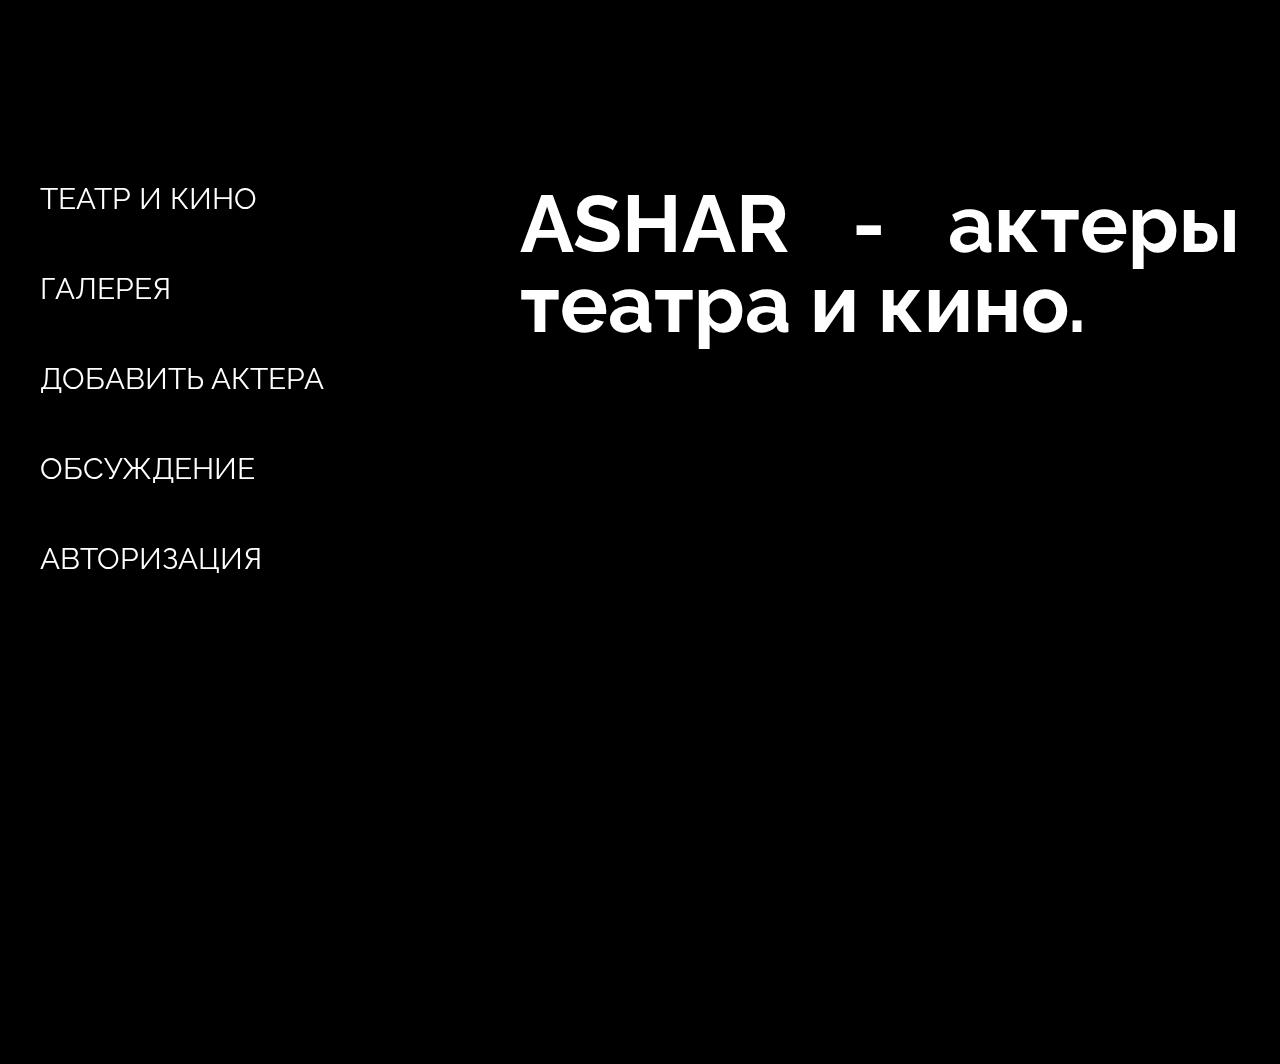
==== commit 247d1190: "123123123" ====
--- a/index.html
+++ b/index.html
@@ -24,12 +24,6 @@
     <video autoplay loop muted class="bgvideo" id="bgvideo">
         <source src="./sources/video/video1.mp4" type="video/mp4"></source>
        </video>
-
-    
-    
-
-
-
     <main class="main">
 
         <div class="container">
@@ -44,7 +38,7 @@
                 </div>
 
                 <div class="interlayer">
-                    <span>ASHAR - справочник актеров театра и кино</span>
+                    <span>ASHAR - актеры театра и кино.</span>
                 </div>
                 
             </div>
--- a/css/style1.css
+++ b/css/style1.css
@@ -927,3 +927,29 @@
 }
 
 
+
+
+.bold{
+    font-size: 25px;
+    font-weight: bold;
+    cursor: pointer;
+    line-height: 1.5;
+}
+
+.bio__theatre, .rewards__theatre{
+    font-size: 20px;
+    
+}
+
+.bold:hover{
+    text-decoration: underline;
+}
+
+#toUp{
+    position: fixed;
+    right: 10px;
+    bottom: 10px;
+    z-index: 10;
+    /* opacity: 0; */
+}
+
--- a/css/preindex.css
+++ b/css/preindex.css
@@ -51,7 +51,7 @@
     text-align: center;
     font-weight: bold;
     color: white;
-    text-align: center;
+    text-align:justify;
     
     height: 100%;
 }
@@ -79,7 +79,7 @@
 /* height: 100vh; */
 z-index: -9999;
 transform: scale(1.2);
-filter: blur(10px);
+filter: blur(0px);
 }
 
 @media (max-width: 767px){
